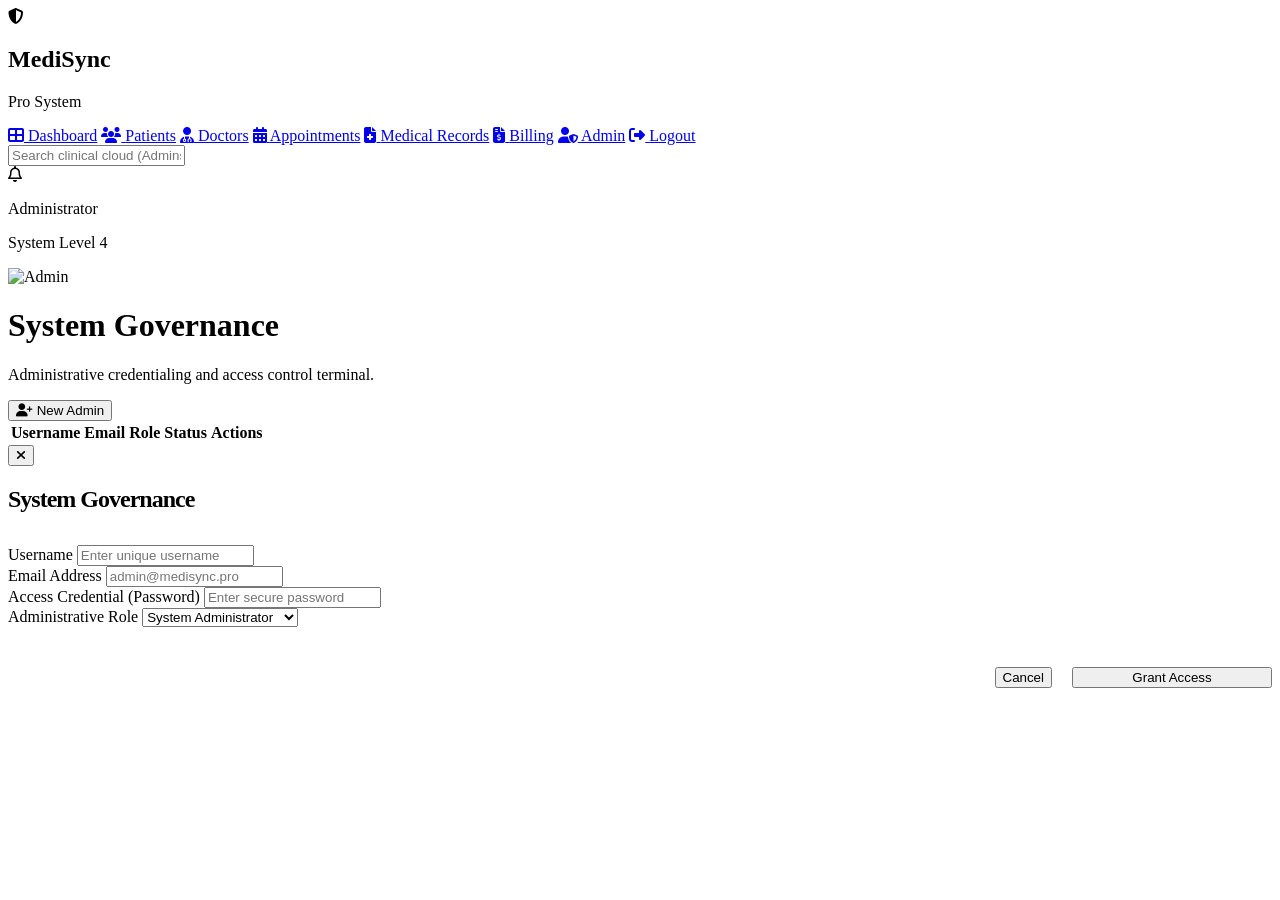
==== Frontend/admin.html @ a4e00184 "Create admin.html" ====
<!DOCTYPE html>
<html lang="en">
<head>
    <meta charset="UTF-8">
    <meta name="viewport" content="width=device-width, initial-scale=1.0">
    <title>System Governance | MediSync Pro</title>
    <link rel="stylesheet" href="css/dashboard.css">
    <link rel="stylesheet" href="https://cdnjs.cloudflare.com/ajax/libs/font-awesome/6.4.0/css/all.min.css">
</head>
<body>

    <aside class="sidebar">
        <div class="logo-section">
            <div class="logo-icon"><i class="fas fa-shield-alt"></i></div>
            <div class="logo-text"><h2>MediSync</h2><p>Pro System</p></div>
        </div>
        <nav class="nav-links">
            <a href="index.html" class="nav-item"><i class="fas fa-th-large"></i> <span>Dashboard</span></a>
            <a href="patients.html" class="nav-item"><i class="fas fa-users"></i> <span>Patients</span></a>
            <a href="doctors.html" class="nav-item"><i class="fas fa-user-md"></i> <span>Doctors</span></a>
            
            <a href="appointments.html" class="nav-item"><i class="fas fa-calendar-alt"></i> <span>Appointments</span></a>
            <a href="records.html" class="nav-item"><i class="fas fa-file-medical"></i> <span>Medical Records</span></a>
            <a href="billing.html" class="nav-item"><i class="fas fa-file-invoice-dollar"></i> <span>Billing</span></a>
            <a href="admin.html" class="nav-item active"><i class="fas fa-user-shield"></i> <span>Admin</span></a>
            <a href="#" class="nav-item" onclick="logout()"><i class="fas fa-sign-out-alt"></i> <span>Logout</span></a>
        </nav>
    </aside>

    <div class="content-wrapper">
        <header class="top-header">
            <div class="search-container">
                <input type="text" id="system-search" placeholder="Search clinical cloud (Admins, Roles, Access)...">
            </div>
            <div class="header-actions">
                <div class="icon-btn notification-bell">
                    <i class="far fa-bell"></i>
                    <span class="notification-badge"></span>
                </div>
                <div class="header-divider"></div>
                <div class="user-profile">
                    <div class="user-info">
                        <p class="user-name">Administrator</p>
                        <p class="user-role">System Level 4</p>
                    </div>
                    <img src="https://ui-avatars.com/api/?name=Admin+User&background=2563eb&color=white" class="user-avatar" alt="Admin">
                </div>
            </div>
        </header>

        <div class="content-body">
            <div class="admin-header">
                <div>
                    <h1>System Governance</h1>
                    <p style="color: var(--text-muted); font-weight: 500;">Administrative credentialing and access control terminal.</p>
                </div>
                <button class="btn-add-premium" onclick="openAdminModal()">
                    <i class="fas fa-user-plus"></i> New Admin
                </button>
            </div>

            <div class="roster-card">
                <table class="roster-table">
                    <thead>
                        <tr>
                            <th class="col-patient">Username</th>
                            <th class="col-contact">Email</th>
                            <th class="col-blood">Role</th>
                            <th class="col-status">Status</th>
                            <th class="col-actions">Actions</th>
                        </tr>
                    </thead>
                    <tbody id="admin-roster-body">
                        <!-- Data injected here -->
                    </tbody>
                </table>
            </div>
        </div>
    </div>

    <!-- Admin Modal -->
    <div id="adminModal" class="modal">
        <div class="modal-content">
            <button class="modal-close" onclick="closeModal()"><i class="fas fa-times"></i></button>
            <h2 style="margin-bottom: 2rem; color: var(--text-main); font-weight: 800; letter-spacing: -1px;">System Governance</h2>
            <form id="admin-form">
                <div class="flex-col gap-4">
                    <div class="form-group">
                        <label>Username</label>
                        <input type="text" id="adm-user" placeholder="Enter unique username" required>
                    </div>
                    <div class="form-group">
                        <label>Email Address</label>
                        <input type="email" id="adm-email" placeholder="admin@medisync.pro" required>
                    </div>
                    <div class="form-group">
                        <label>Access Credential (Password)</label>
                        <input type="password" id="adm-pass" placeholder="Enter secure password" required>
                    </div>
                    <div class="form-group">
                        <label>Administrative Role</label>
                        <select id="adm-role">
                            <option value="ADMIN">System Administrator</option>
                            <option value="SUPER_ADMIN">Regional Super Admin</option>
                        </select>
                    </div>
                </div>
                <div style="display: flex; justify-content: flex-end; margin-top: 2.5rem; gap: 1.25rem;">
                    <button type="button" class="btn-premium-outline" onclick="closeModal()">Cancel</button>
                    <button type="submit" class="btn-premium-primary" style="min-width: 200px;">Grant Access</button>
                </div>
            </form>
        </div>
    </div>

    <script src="js/common.js"></script>
    <script>
        window.allAdmins = [];

        async function loadAdmins() {
            try {
                window.allAdmins = await apiFetch('/admins');
                renderAdmins();
            } catch (error) {
                showToast('Failed to load governance data', 'error');
            }
        }

        function renderAdmins() {
            const tbody = document.getElementById('admin-roster-body');
            const searchTerm = document.getElementById('system-search').value.toLowerCase().trim();
            
            const filtered = allAdmins.filter(a => {
                const user = (a.username || '').toLowerCase();
                const email = (a.email || '').toLowerCase();
                const role = (a.role || '').toLowerCase();
                
                return user.includes(searchTerm) || 
                       email.includes(searchTerm) || 
                       role.includes(searchTerm);
            });

            if (filtered.length === 0) {
                tbody.innerHTML = `<tr><td colspan="5" style="text-align: center; color: var(--text-muted); padding: 3rem;">
                    ${searchTerm ? 'No governance matches found for "' + searchTerm + '"' : 'No administrative personnel found.'}
                </td></tr>`;
                return;
            }

            tbody.innerHTML = filtered.map(a => `
                <tr>
                    <td><span class="user-name">${a.username}</span></td>
                    <td><span class="user-name">${a.email}</span></td>
                    <td><span class="info-tag">${a.role}</span></td>
                    <td><span class="status-badge CONFIRMED">Active</span></td>
                    <td>
                        <div class="action-btns">
                            <button class="btn-action-light" onclick="editAdmin(${a.id})"><i class="fas fa-edit"></i></button>
                            <button class="btn-action-light delete" onclick="deleteAdmin(${a.id})"><i class="fas fa-trash-alt"></i></button>
                        </div>
                    </td>
                </tr>
            `).join('');
        }

        // Live Search Handler
        document.getElementById('system-search').addEventListener('input', renderAdmins);

        let editingId = null;

        function openAdminModal() {
            editingId = null;
            document.getElementById('admin-form').reset();
            document.getElementById('adm-pass').required = true;
            document.getElementById('adminModal').querySelector('h2').innerText = 'Grant System Access';
            document.getElementById('adminModal').querySelector('button[type="submit"]').innerText = 'Grant Access';
            document.getElementById('adminModal').classList.add('active');
        }

        async function editAdmin(id) {
            try {
                const a = await apiFetch(`/admins/${id}`);
                editingId = id;
                
                document.getElementById('adm-user').value = a.username;
                document.getElementById('adm-email').value = a.email;
                document.getElementById('adm-pass').value = '';
                document.getElementById('adm-pass').required = false;
                document.getElementById('adm-role').value = a.role;

                document.getElementById('adminModal').querySelector('h2').innerText = 'Update Administrative Credentials';
                document.getElementById('adminModal').querySelector('button[type="submit"]').innerText = 'Save Changes';
                document.getElementById('adminModal').classList.add('active');
            } catch (error) {
                showToast('Failed to load credential details', 'error');
            }
        }

        function closeModal() {
            document.getElementById('adminModal').classList.remove('active');
        }

        document.getElementById('admin-form').addEventListener('submit', async (e) => {
            e.preventDefault();
            const btn = e.target.querySelector('button[type="submit"]');
            const originalText = btn.innerHTML;
            btn.innerHTML = '<i class="fas fa-spinner fa-spin"></i> processing...';
            btn.disabled = true;

            const data = {
                username: document.getElementById('adm-user').value,
                email: document.getElementById('adm-email').value,
                role: document.getElementById('adm-role').value
            };
            
            const pass = document.getElementById('adm-pass').value;
            if (pass) data.password = pass;

            try {
                const method = editingId ? 'PUT' : 'POST';
                const url = editingId ? `/admins/${editingId}` : '/admins';
                await apiFetch(url, method, data);
                
                showToast(editingId ? 'Credentials updated' : 'Access granted', 'success');
                closeModal();
                loadAdmins();
                e.target.reset();
            } catch (error) {
                showToast(error.message || 'Governance action failed', 'error');
            } finally {
                btn.innerHTML = originalText;
                btn.disabled = false;
            }
        });

        async function deleteAdmin(id) {
            if (await showCustomConfirm('Are you sure you want to revoke all administrative access for this user?')) {
                try {
                    await apiFetch(`/admins/${id}`, 'DELETE');
                    showToast('Access revoked', 'success');
                    loadAdmins();
                } catch (error) {
                    showToast(error.message || 'Revocation failed', 'error');
                }
            }
        }

        document.addEventListener('DOMContentLoaded', loadAdmins);
    </script>
</body>
</html>
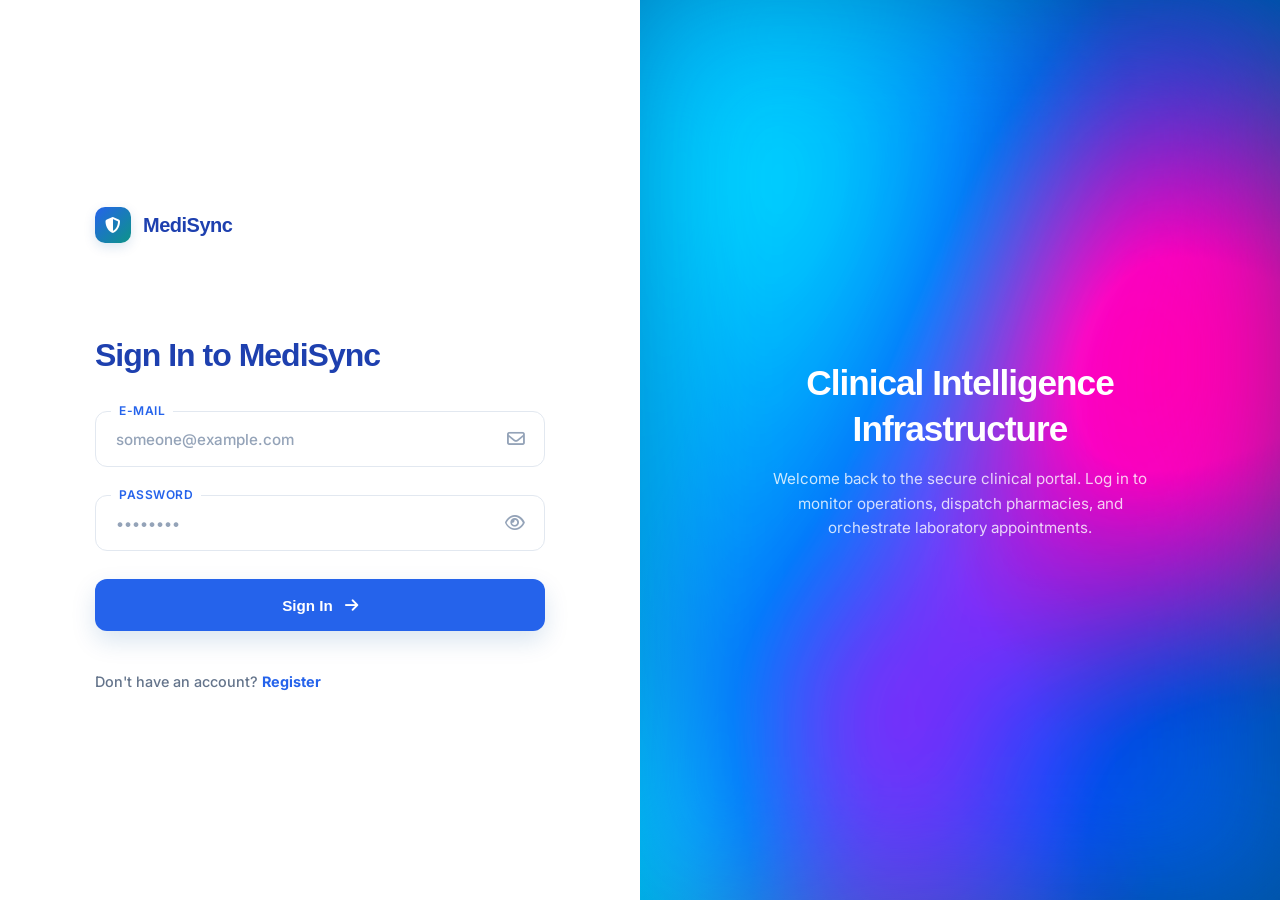
==== commit 6518c510: "Refactor medical record entities and services for improved clarity and functionality; enhance fronte" ====
--- a/Frontend/admin.html
+++ b/Frontend/admin.html
@@ -41,7 +41,7 @@
                 <div class="user-profile">
                     <div class="user-info">
                         <p class="user-name">Administrator</p>
-                        <p class="user-role">System Level 4</p>
+                        <!-- <p class="user-role">System Level 4</p> -->
                     </div>
                     <img src="https://ui-avatars.com/api/?name=Admin+User&background=2563eb&color=white" class="user-avatar" alt="Admin">
                 </div>
@@ -91,7 +91,7 @@
                     </div>
                     <div class="form-group">
                         <label>Email Address</label>
-                        <input type="email" id="adm-email" placeholder="admin@medisync.pro" required>
+                        <input type="email" id="adm-email" placeholder="someone@example.com" required>
                     </div>
                     <div class="form-group">
                         <label>Access Credential (Password)</label>
@@ -101,7 +101,6 @@
                         <label>Administrative Role</label>
                         <select id="adm-role">
                             <option value="ADMIN">System Administrator</option>
-                            <option value="SUPER_ADMIN">Regional Super Admin</option>
                         </select>
                     </div>
                 </div>
@@ -115,6 +114,7 @@
 
     <script src="js/common.js"></script>
     <script>
+        const currentUser = JSON.parse(localStorage.getItem('user'));
         window.allAdmins = [];
 
         async function loadAdmins() {
@@ -133,7 +133,7 @@
             const filtered = allAdmins.filter(a => {
                 const user = (a.username || '').toLowerCase();
                 const email = (a.email || '').toLowerCase();
-                const role = (a.role || '').toLowerCase();
+                const role = "ADMIN";
                 
                 return user.includes(searchTerm) || 
                        email.includes(searchTerm) || 
@@ -147,20 +147,23 @@
                 return;
             }
 
-            tbody.innerHTML = filtered.map(a => `
-                <tr>
-                    <td><span class="user-name">${a.username}</span></td>
-                    <td><span class="user-name">${a.email}</span></td>
-                    <td><span class="info-tag">${a.role}</span></td>
-                    <td><span class="status-badge CONFIRMED">Active</span></td>
-                    <td>
-                        <div class="action-btns">
-                            <button class="btn-action-light" onclick="editAdmin(${a.id})"><i class="fas fa-edit"></i></button>
-                            <button class="btn-action-light delete" onclick="deleteAdmin(${a.id})"><i class="fas fa-trash-alt"></i></button>
-                        </div>
-                    </td>
-                </tr>
-            `).join('');
+            tbody.innerHTML = filtered.map(a => {
+                const isSelf = currentUser && (currentUser.id == a.id);
+                return `
+                    <tr>
+                        <td><span class="user-name">${a.username}</span></td>
+                        <td><span class="user-name">${a.email}</span></td>
+                        <td><span class="info-tag">${a.role}</span></td>
+                        <td><span class="status-badge CONFIRMED">Active</span></td>
+                        <td>
+                            <div class="action-btns">
+                                <button class="btn-action-light" onclick="editAdmin(${a.id})"><i class="fas fa-edit"></i></button>
+                                ${isSelf ? '' : `<button class="btn-action-light delete" onclick="deleteAdmin(${a.id})"><i class="fas fa-trash-alt"></i></button>`}
+                            </div>
+                        </td>
+                    </tr>
+                `;
+            }).join('');
         }
 
         // Live Search Handler
@@ -209,7 +212,7 @@
 
             const data = {
                 username: document.getElementById('adm-user').value,
-                email: document.getElementById('adm-email').value,
+                email: document.getElementById('adm-email').value,                
                 role: document.getElementById('adm-role').value
             };
             
@@ -234,6 +237,10 @@
         });
 
         async function deleteAdmin(id) {
+            if (currentUser && currentUser.id == id) {
+                showToast('You cannot delete your own admin account.', 'error');
+                return;
+            }
             if (await showCustomConfirm('Are you sure you want to revoke all administrative access for this user?')) {
                 try {
                     await apiFetch(`/admins/${id}`, 'DELETE');
--- a/Frontend/css/dashboard.css
+++ b/Frontend/css/dashboard.css
@@ -0,0 +1,1002 @@
+/* 
+   MediSync Pro - International Standard Clinical Design System
+   Architecture: High-Fidelity Enterprise Health Analytics Identity
+   Author: Antigravity AI
+*/
+
+@import url('https://fonts.googleapis.com/css2?family=Inter:wght@300;400;500;600;700&display=swap');
+
+:root {
+    /* Color Palette: Clean Minimalist Tech */
+    --primary: #2563EB;          /* Vibrant Royal Blue */
+    --primary-dark: #1E40AF;     /* Deep Royal Blue for high contrast */
+    --primary-light: #EFF6FF;    /* Soft blue canvas tint */
+    --accent: #0D9488;           /* Clean Minimalist Teal */
+    --accent-hover: #0F766E;
+    
+    /* Semantic Status Indicators - Pastel & Desaturated Alert States */
+    --success: #DEF7EC;
+    --success-text: #03543F;
+    --success-border: #BCF0DA;
+    
+    --warning: #FEF3C7;
+    --warning-text: #92400E;
+    --warning-border: #FDE68A;
+    
+    --danger: #FDE8E8;
+    --danger-text: #9B1C1C;
+    --danger-border: #F8B4B4;
+    
+    --info: #EBF5FF;
+    --info-text: #1E40AF;
+    --info-border: #BFDBFE;
+    
+    /* High-Fidelity Card Tokens */
+    --glass-bg: #FFFFFF;
+    --glass-border: #E2E8F0;      /* Hairline border */
+    --glass-blur: none;
+    
+    /* Neutrals */
+    --text-main: #0F172A;        /* Charcoal / Near-Black for metrics and primary headers */
+    --text-muted: #64748B;       /* Slate Gray for secondary text & labels */
+    --bg-main: #F8FAFC;          /* Clean Cool-Gray Canvas Background */
+    
+    /* Elegant Shadows: Minimal and Diffuse */
+    --shadow-3d: 0 1px 3px 0 rgba(15, 23, 42, 0.05), 0 1px 2px -1px rgba(15, 23, 42, 0.05);
+    --shadow-inner: none;
+    
+    /* Layout Radius (Strict 8px–12px radius) */
+    --radius-lg: 12px;
+    --radius-md: 8px;
+    --sidebar-width: 260px;
+}
+
+* {
+    margin: 0;
+    padding: 0;
+    box-sizing: border-box;
+}
+
+body {
+    font-family: 'Inter', -apple-system, BlinkMacSystemFont, "Segoe UI", Roboto, Helvetica, Arial, sans-serif;
+    background: var(--bg-main);
+    color: var(--text-main);
+    line-height: 1.5;
+    min-height: 100vh;
+}
+
+/* --- Utility --- */
+.flex-col { display: flex; flex-direction: column; }
+.flex-row { display: flex; flex-direction: row; }
+.align-center { align-items: center; }
+.justify-between { justify-content: space-between; }
+.gap-4 { gap: 1rem; }
+.mt-4 { margin-top: 1rem; }
+.mt-8 { margin-top: 2rem; }
+
+/* --- Sidebar: Clean Modern White --- */
+.sidebar {
+    width: var(--sidebar-width);
+    background: #FFFFFF;
+    border-right: 1px solid #E2E8F0;
+    color: var(--text-main);
+    padding: 2.5rem 1.25rem;
+    position: fixed;
+    height: 100vh;
+    z-index: 100;
+    overflow-y: auto;
+    display: flex;
+    flex-direction: column;
+}
+
+/* Custom Scrollbar for Sidebar */
+.sidebar::-webkit-scrollbar {
+    width: 4px;
+}
+.sidebar::-webkit-scrollbar-track {
+    background: transparent;
+}
+.sidebar::-webkit-scrollbar-thumb {
+    background: rgba(15, 23, 42, 0.06);
+    border-radius: 10px;
+}
+.sidebar::-webkit-scrollbar-thumb:hover {
+    background: rgba(15, 23, 42, 0.12);
+}
+
+.logo-section {
+    display: flex;
+    align-items: center;
+    gap: 0.75rem;
+    margin-bottom: 3rem;
+}
+
+.logo-icon {
+    width: 38px;
+    height: 38px;
+    background: var(--primary);
+    border-radius: 8px;
+    display: flex;
+    align-items: center;
+    justify-content: center;
+    font-size: 1.1rem;
+    color: white;
+}
+
+.logo-text {
+    font-size: 1.2rem;
+    font-weight: 700;
+    color: var(--text-main);
+    letter-spacing: -0.5px;
+}
+
+.nav-links { display: flex; flex-direction: column; gap: 0.35rem; }
+
+.nav-item {
+    display: flex;
+    align-items: center;
+    gap: 0.75rem;
+    padding: 0.75rem 1rem;
+    text-decoration: none;
+    color: var(--text-muted);
+    border-radius: var(--radius-md);
+    font-weight: 500;
+    font-size: 0.875rem;
+    transition: all 0.2s ease;
+}
+
+.nav-item:hover {
+    background: #F1F5F9;
+    color: var(--text-main);
+}
+
+.nav-item.active {
+    background: var(--primary-light);
+    color: var(--primary);
+    font-weight: 600;
+}
+
+/* --- Content Area --- */
+.content-wrapper {
+    margin-left: var(--sidebar-width);
+    padding: 2.5rem 3rem;
+    min-height: 100vh;
+}
+
+.top-header {
+    display: flex;
+    justify-content: space-between;
+    align-items: center;
+    background: #FFFFFF;
+    border-bottom: 1px solid #E2E8F0;
+    padding: 1.25rem 3rem;
+    margin: -2.5rem -3rem 2.5rem -3rem;
+}
+
+/* --- High Density Clean Search --- */
+.search-container {
+    position: relative;
+    width: 400px;
+}
+
+.search-container input {
+    width: 100% !important;
+    padding: 0.65rem 1rem 0.65rem 2.75rem !important;
+    background: #F1F5F9 !important;
+    border: 1px solid #E2E8F0 !important;
+    border-radius: var(--radius-md) !important;
+    font-size: 0.875rem !important;
+    font-weight: 400 !important;
+    color: var(--text-main) !important;
+    box-shadow: none !important;
+    transition: all 0.2s ease !important;
+    background-image: url("data:image/svg+xml,%3Csvg xmlns='http://www.w3.org/2000/svg' fill='none' viewBox='0 0 24 24' stroke='%2364748b'%3E%3Cpath stroke-linecap='round' stroke-linejoin='round' stroke-width='2' d='M21 21l-6-6m2-5a7 7 0 11-14 0 7 7 0 0114 0z'%3E%3C/path%3E%3C/svg%3E") !important;
+    background-repeat: no-repeat !important;
+    background-position: 0.875rem center !important;
+    background-size: 1.1rem !important;
+}
+
+.search-container input::placeholder {
+    color: #94A3B8;
+}
+
+.search-container input:focus {
+    background: white !important;
+    border-color: var(--primary) !important;
+    box-shadow: 0 0 0 2px rgba(37, 99, 235, 0.15) !important;
+    outline: none;
+}
+
+/* --- Modular Grid Cards --- */
+.stat-card, .data-table-container, .roster-card, .upcoming-card, .schedule-card {
+    background: #FFFFFF;
+    border: 1px solid var(--glass-border);
+    border-radius: var(--radius-lg);
+    box-shadow: var(--shadow-3d);
+    transition: all 0.25s ease;
+}
+
+.stats-grid { display: grid; grid-template-columns: repeat(4, 1fr); gap: 1.5rem; margin-bottom: 2.5rem; }
+
+.stat-card { padding: 1.5rem; }
+
+.stat-card:hover {
+    border-color: #CBD5E1;
+    box-shadow: 0 4px 6px -1px rgba(15, 23, 42, 0.05), 0 2px 4px -1px rgba(15, 23, 42, 0.03);
+}
+
+.stat-card .icon-box {
+    width: 44px;
+    height: 44px;
+    border-radius: 8px;
+    display: flex;
+    align-items: center;
+    justify-content: center;
+    font-size: 1.2rem;
+    margin-bottom: 1.25rem;
+    background: #F8FAFC;
+    border: 1px solid #E2E8F0;
+    color: var(--text-muted);
+}
+
+.stat-card:hover .icon-box {
+    color: var(--primary);
+    background: var(--primary-light);
+    border-color: #BFDBFE;
+}
+
+.stat-card .value {
+    font-size: 1.85rem;
+    font-weight: 700;
+    color: var(--text-main);
+    letter-spacing: -0.5px;
+    line-height: 1.2;
+}
+
+.stat-card .label {
+    font-size: 0.8rem;
+    font-weight: 500;
+    color: var(--text-muted);
+    margin-top: 0.25rem;
+}
+
+/* --- Sleek Flat Buttons --- */
+.btn-primary, .btn-premium-primary, .btn-add-premium, .btn-book-premium {
+    background: var(--primary);
+    color: white;
+    padding: 0.65rem 1.25rem;
+    border-radius: var(--radius-md);
+    font-weight: 600;
+    font-size: 0.875rem;
+    border: 1px solid transparent;
+    cursor: pointer;
+    display: inline-flex;
+    align-items: center;
+    justify-content: center;
+    gap: 0.5rem;
+    transition: all 0.2s ease;
+    box-shadow: 0 1px 2px 0 rgba(0, 0, 0, 0.05);
+}
+
+.btn-primary:hover, .btn-premium-primary:hover, .btn-add-premium:hover, .btn-book-premium:hover {
+    background: var(--primary-dark);
+}
+
+/* --- Top Header Profile --- */
+.header-actions {
+    display: flex;
+    align-items: center;
+    gap: 1.25rem;
+}
+
+.notification-bell {
+    position: relative;
+    cursor: pointer;
+    font-size: 1.15rem;
+    color: var(--text-muted);
+    width: 36px;
+    height: 36px;
+    display: flex;
+    align-items: center;
+    justify-content: center;
+    border-radius: var(--radius-md);
+    border: 1px solid #E2E8F0;
+    background: #FFFFFF;
+}
+
+.notification-badge {
+    position: absolute;
+    top: 6px;
+    right: 6px;
+    width: 8px;
+    height: 8px;
+    background: #EF4444;
+    border: 1px solid white;
+    border-radius: 50%;
+}
+
+.header-divider {
+    width: 1px;
+    height: 24px;
+    background: #E2E8F0;
+}
+
+.user-profile {
+    display: flex;
+    align-items: center;
+    gap: 0.75rem;
+}
+
+.user-info {
+    text-align: right;
+}
+
+.user-name {
+    font-size: 0.875rem;
+    font-weight: 600;
+    color: var(--text-main);
+}
+
+.user-role {
+    font-size: 0.75rem;
+    color: var(--text-muted);
+    font-weight: 500;
+}
+
+.user-avatar {
+    width: 36px;
+    height: 36px;
+    border-radius: 8px;
+    border: 1px solid #E2E8F0;
+}
+
+/* --- Dashboard Welcome --- */
+.dashboard-welcome { margin-bottom: 2.25rem; }
+.dashboard-welcome h1 {
+    font-size: 1.75rem;
+    font-weight: 700;
+    letter-spacing: -0.5px;
+    color: var(--text-main);
+    margin-bottom: 0.25rem;
+}
+.dashboard-welcome p {
+    font-size: 0.875rem;
+    color: var(--text-muted);
+}
+
+.dashboard-grid {
+    display: grid;
+    grid-template-columns: 2fr 1fr;
+    gap: 1.5rem;
+}
+
+/* Muted metrics indicators */
+.stats-patients { background: #EFF6FF !important; color: #1E40AF !important; }
+.stats-appointments { background: #DEF7EC !important; color: #03543F !important; }
+.stats-doctors { background: #FEF3C7 !important; color: #92400E !important; }
+.stats-revenue { background: #FDE8E8 !important; color: #9B1C1C !important; }
+
+.view-all-link {
+    color: var(--primary);
+    text-decoration: none;
+    font-size: 0.875rem;
+    font-weight: 600;
+    transition: all 0.2s ease;
+}
+
+.view-all-link:hover {
+    color: var(--primary-dark);
+}
+
+.audit-timeline {
+    display: flex;
+    flex-direction: column;
+    gap: 1.25rem;
+    padding-top: 0.75rem;
+}
+
+/* --- Search Dropdown --- */
+#search-results-dropdown {
+    position: absolute;
+    top: calc(100% + 8px);
+    left: 0;
+    width: 100%;
+    background: #FFFFFF;
+    border: 1px solid #E2E8F0;
+    border-radius: var(--radius-lg);
+    box-shadow: 0 10px 15px -3px rgba(0, 0, 0, 0.05), 0 4px 6px -2px rgba(0, 0, 0, 0.02);
+    z-index: 1000;
+    max-height: 350px;
+    overflow-y: auto;
+    display: none;
+    padding: 0.5rem;
+}
+
+#search-results-dropdown.active { display: block; }
+
+.search-result-item {
+    padding: 0.75rem;
+    border-radius: var(--radius-md);
+    cursor: pointer;
+    transition: all 0.15s ease;
+    display: flex;
+    align-items: center;
+    gap: 0.75rem;
+}
+
+.search-result-item:hover { background: var(--primary-light); }
+.search-result-item i { color: var(--primary); font-size: 1rem; }
+.search-result-item .name { font-weight: 600; color: var(--text-main); font-size: 0.875rem; }
+.search-result-item .meta { font-size: 0.75rem; color: var(--text-muted); font-weight: 400; }
+
+/* --- Headers --- */
+.patient-mgmt-header, .doctor-mgmt-header, .appt-mgmt-header, .record-mgmt-header, .billing-header, .admin-header {
+    display: flex;
+    justify-content: space-between;
+    align-items: center;
+    margin-bottom: 2rem;
+}
+
+.patient-mgmt-header h1, .doctor-mgmt-header h1, .appt-mgmt-header h1, .record-mgmt-header h1, .billing-header h1, .admin-header h1 {
+    font-size: 1.75rem;
+    font-weight: 700;
+    letter-spacing: -0.5px;
+    color: var(--text-main);
+}
+
+/* --- Scheduler Layout --- */
+.scheduler-layout {
+    display: grid;
+    grid-template-columns: 2.4fr 1fr;
+    gap: 1.5rem;
+}
+
+.calendar-nav {
+    display: flex;
+    align-items: center;
+    gap: 1rem;
+}
+
+.calendar-nav h2 {
+    font-size: 1.15rem;
+    font-weight: 600;
+    color: var(--text-main);
+}
+
+.calendar-nav i {
+    cursor: pointer;
+    color: var(--text-muted);
+    transition: all 0.2s ease;
+}
+
+.calendar-nav i:hover { color: var(--primary); }
+
+.upcoming-item {
+    background: #F8FAFC;
+    padding: 1rem;
+    border-radius: var(--radius-md);
+    margin-bottom: 0.75rem;
+    border: 1px solid #E2E8F0;
+    transition: all 0.2s ease;
+}
+
+.upcoming-item:hover {
+    border-color: #BFDBFE;
+    background: #FFFFFF;
+}
+
+.upcoming-item h4 { font-size: 0.875rem; font-weight: 600; color: var(--text-main); }
+.upcoming-item p { font-size: 0.75rem; color: var(--text-muted); font-weight: 500; margin-top: 0.15rem; }
+
+.patient-avatar, .doc-avatar {
+    width: 36px;
+    height: 36px;
+    border-radius: 6px;
+    background: #F1F5F9;
+    display: flex;
+    align-items: center;
+    justify-content: center;
+    font-weight: 600;
+    font-size: 0.85rem;
+    color: var(--primary);
+    border: 1px solid #E2E8F0;
+}
+
+/* Grid Column Widths */
+.col-appt-time { width: 10%; }
+.col-appt-patient { width: 24%; }
+.col-appt-doctor { width: 24%; }
+.col-appt-reason { width: 18%; }
+.col-appt-status { width: 12%; }
+.col-appt-actions { width: 12%; }
+
+/* --- High-Fidelity Soft Alert Badges --- */
+.status-badge, .badge, .diagnosis-badge, .medicine-tag, .info-tag, .role-badge {
+    padding: 0.25rem 0.65rem;
+    border-radius: 6px;
+    font-size: 0.75rem;
+    font-weight: 600;
+    letter-spacing: 0.2px;
+    display: inline-flex;
+    align-items: center;
+    gap: 0.3rem;
+    text-transform: capitalize;
+    border: 1px solid transparent;
+}
+
+.status-paid, .badge-success, .status-badge.CONFIRMED, .status-badge.PAID {
+    background: var(--success);
+    color: var(--success-text);
+    border-color: var(--success-border);
+}
+
+.status-pending, .badge-warning, .status-badge.PENDING, .diagnosis-badge {
+    background: var(--warning);
+    color: var(--warning-text);
+    border-color: var(--warning-border);
+}
+
+.status-cancelled, .badge-danger, .status-badge.CANCELLED {
+    background: var(--danger);
+    color: var(--danger-text);
+    border-color: var(--danger-border);
+}
+
+.medicine-tag, .info-tag, .role-badge, .badge-info {
+    background: var(--info);
+    color: var(--info-text);
+    border-color: var(--info-border);
+}
+
+.role-super {
+    background: #F3E8FF;
+    color: #6B21A8;
+    border-color: #E9D5FF;
+}
+
+/* --- Clean Enterprise Density Tables --- */
+.data-table-container, .roster-card {
+    padding: 1.5rem;
+    background: #FFFFFF;
+    border: 1px solid var(--glass-border);
+    border-radius: var(--radius-lg);
+    box-shadow: var(--shadow-3d);
+}
+
+.roster-header {
+    display: flex;
+    justify-content: space-between;
+    align-items: center;
+    margin-bottom: 1.5rem;
+}
+
+.roster-header h3 {
+    font-size: 1.1rem;
+    font-weight: 600;
+    color: var(--text-main);
+    letter-spacing: -0.3px;
+}
+
+.search-roster {
+    width: 280px;
+    background: #F1F5F9 !important;
+    border: 1px solid #E2E8F0 !important;
+    border-radius: var(--radius-md) !important;
+    padding: 0.5rem 1rem 0.5rem 2.5rem !important;
+    font-size: 0.85rem !important;
+    background-image: url("data:image/svg+xml,%3Csvg xmlns='http://www.w3.org/2000/svg' fill='none' viewBox='0 0 24 24' stroke='%2364748b'%3E%3Cpath stroke-linecap='round' stroke-linejoin='round' stroke-width='2' d='M21 21l-6-6m2-5a7 7 0 11-14 0 7 7 0 0114 0z'%3E%3C/path%3E%3C/svg%3E") !important;
+    background-repeat: no-repeat !important;
+    background-position: 0.85rem center !important;
+    background-size: 1rem !important;
+}
+
+.data-table, .roster-table {
+    width: 100%;
+    border-collapse: collapse;
+    border-spacing: 0;
+}
+
+.data-table th, .roster-table th {
+    padding: 0.75rem 1rem;
+    text-align: left;
+    font-size: 0.72rem;
+    font-weight: 600;
+    color: var(--text-muted);
+    text-transform: uppercase;
+    letter-spacing: 0.5px;
+    border-bottom: 1px solid #E2E8F0;
+}
+
+.data-table td, .roster-table td {
+    padding: 1rem;
+    background: #FFFFFF;
+    border-bottom: 1px solid #F1F5F9;
+    font-size: 0.875rem;
+    color: var(--text-main);
+    vertical-align: middle;
+}
+
+.col-patient { width: 25%; }
+.col-nic, .col-id { width: 15%; }
+.col-contact { width: 20%; }
+.col-blood, .col-cat { width: 10%; }
+.col-status { width: 10%; }
+.col-actions { width: 120px; }
+
+.data-table tr td:first-child, .roster-table tr td:first-child { 
+    border-left: none; 
+    border-top-left-radius: 0; 
+    border-bottom-left-radius: 0; 
+}
+
+.data-table tr td:last-child, .roster-table tr td:last-child { 
+    border-right: none; 
+    border-top-right-radius: 0; 
+    border-bottom-right-radius: 0; 
+}
+
+.data-table tr:hover td, .roster-table tr:hover td {
+    background: #F8FAFC;
+}
+
+.patient-identity {
+    display: flex;
+    align-items: center;
+    gap: 0.75rem;
+}
+
+/* --- Clean Grid Action Buttons --- */
+.action-btns { 
+    display: flex; 
+    gap: 0.5rem; 
+    align-items: center; 
+    justify-content: flex-start;
+}
+
+.btn-action-light {
+    width: 32px;
+    height: 32px;
+    border-radius: var(--radius-md);
+    display: flex;
+    align-items: center;
+    justify-content: center;
+    cursor: pointer;
+    background: #F1F5F9;
+    border: 1px solid #E2E8F0;
+    transition: all 0.15s ease;
+    color: var(--text-muted);
+}
+
+.btn-action-light * {
+    pointer-events: none !important;
+}
+
+.btn-action-light:hover {
+    background: #EFF6FF;
+    color: var(--primary);
+    border-color: #BFDBFE;
+}
+
+.btn-action-light.delete { color: #EF4444; background: #FDE8E8; border-color: #F8B4B4; }
+.btn-action-light.delete:hover { background: #EF4444; color: white; border-color: #EF4444; }
+
+/* --- High-Fidelity Enterprise Modals --- */
+.modal {
+    position: fixed;
+    inset: 0;
+    background: rgba(15, 23, 42, 0.3);
+    backdrop-filter: blur(4px);
+    display: none;
+    align-items: center;
+    justify-content: center;
+    z-index: 1000;
+}
+
+.modal.active { display: flex; }
+
+.modal-content {
+    background: #FFFFFF;
+    width: 90%;
+    max-width: 600px;
+    max-height: 85vh;
+    border-radius: var(--radius-lg);
+    padding: 2rem;
+    border: 1px solid #E2E8F0;
+    box-shadow: 0 20px 25px -5px rgba(0, 0, 0, 0.1), 0 10px 10px -5px rgba(0, 0, 0, 0.04);
+    position: relative;
+    overflow-y: auto;
+}
+
+.modal-close {
+    position: absolute;
+    top: 1.25rem;
+    right: 1.25rem;
+    background: #F1F5F9;
+    border: none;
+    width: 28px;
+    height: 28px;
+    border-radius: 50%;
+    display: flex;
+    align-items: center;
+    justify-content: center;
+    cursor: pointer;
+    transition: all 0.15s ease;
+    color: var(--text-muted);
+}
+
+.modal-close:hover {
+    background: #EF4444;
+    color: white;
+}
+
+/* --- Form System --- */
+.form-grid {
+    display: grid;
+    grid-template-columns: repeat(2, 1fr);
+    gap: 1.25rem;
+}
+
+.form-full { grid-column: span 2; }
+
+@media (max-width: 600px) {
+    .form-grid { grid-template-columns: 1fr; }
+    .form-full { grid-column: span 1; }
+}
+
+input, select, textarea {
+    background: #FFFFFF !important;
+    border: 1px solid #CBD5E1 !important;
+    border-radius: var(--radius-md) !important;
+    padding: 0.65rem 1rem !important;
+    transition: all 0.15s ease !important;
+    width: 100%;
+    font-family: inherit;
+    font-size: 0.875rem;
+    font-weight: 400;
+    color: var(--text-main);
+    box-sizing: border-box;
+    box-shadow: none !important;
+}
+
+input:focus, select:focus, textarea:focus {
+    border-color: var(--primary) !important;
+    box-shadow: 0 0 0 2px rgba(37, 99, 235, 0.15) !important;
+    background: #FFFFFF !important;
+}
+
+.form-group { margin-bottom: 0.5rem; }
+.form-group label {
+    display: block;
+    font-size: 0.72rem;
+    font-weight: 600;
+    color: var(--text-muted);
+    text-transform: uppercase;
+    letter-spacing: 0.5px;
+    margin-bottom: 0.4rem;
+    padding-left: 0.15rem;
+}
+
+/* --- Premium Buttons System --- */
+.btn-premium-primary {
+    background: var(--primary);
+    color: white;
+    padding: 0.65rem 1.5rem;
+    border-radius: var(--radius-md);
+    font-weight: 600;
+    font-size: 0.875rem;
+    border: none;
+    cursor: pointer;
+    box-shadow: 0 1px 2px 0 rgba(0, 0, 0, 0.05);
+    transition: all 0.15s ease;
+    display: inline-flex;
+    align-items: center;
+    justify-content: center;
+    gap: 0.5rem;
+}
+
+.btn-premium-primary:hover {
+    background: var(--primary-dark);
+}
+
+.btn-premium-outline {
+    background: #FFFFFF;
+    border: 1px solid #CBD5E1;
+    color: var(--text-main);
+    padding: 0.65rem 1.5rem;
+    border-radius: var(--radius-md);
+    font-weight: 600;
+    font-size: 0.875rem;
+    cursor: pointer;
+    transition: all 0.15s ease;
+}
+
+.btn-premium-outline:hover {
+    background: #F8FAFC;
+    border-color: var(--primary);
+    color: var(--primary);
+}
+
+.btn-premium-danger {
+    background: #FDE8E8;
+    border: 1px solid #F8B4B4;
+    color: var(--danger-text);
+    padding: 0.65rem 1.5rem;
+    border-radius: var(--radius-md);
+    font-weight: 600;
+    font-size: 0.875rem;
+    cursor: pointer;
+    transition: all 0.15s ease;
+}
+
+.btn-premium-danger:hover {
+    background: #EF4444;
+    color: white;
+    border-color: #EF4444;
+}
+
+/* --- Sleek Flat Toasts --- */
+.billing-toast {
+    position: fixed;
+    top: 2rem;
+    right: 2rem;
+    background: #FFFFFF;
+    padding: 1rem 1.5rem;
+    border-radius: var(--radius-lg);
+    box-shadow: 0 10px 15px -3px rgba(0, 0, 0, 0.05), 0 4px 6px -2px rgba(0, 0, 0, 0.02);
+    border: 1px solid #E2E8F0;
+    display: none;
+    align-items: center;
+    gap: 1.25rem;
+    z-index: 10000;
+    animation: toastBounce 0.4s cubic-bezier(0.16, 1, 0.3, 1);
+}
+
+.toast-content {
+    display: flex;
+    align-items: center;
+    gap: 0.75rem;
+}
+
+.toast-content p {
+    font-weight: 600;
+    color: var(--text-main);
+    font-size: 0.875rem;
+}
+
+.icon-circle {
+    width: 32px;
+    height: 32px;
+    border-radius: 6px;
+    display: flex;
+    align-items: center;
+    justify-content: center;
+    color: white;
+    font-size: 1rem;
+}
+
+.btn-dismiss {
+    background: #F1F5F9;
+    border: none;
+    padding: 0.4rem 0.8rem;
+    border-radius: 6px;
+    font-weight: 600;
+    font-size: 0.72rem;
+    color: var(--text-muted);
+    cursor: pointer;
+    transition: all 0.15s ease;
+    text-transform: uppercase;
+    letter-spacing: 0.5px;
+}
+
+.btn-dismiss:hover {
+    background: #E2E8F0;
+    color: var(--text-main);
+}
+
+@keyframes toastBounce {
+    0% { transform: translateY(-20px); opacity: 0; }
+    100% { transform: translateY(0); opacity: 1; }
+}
+
+/* --- Responsive Layouts --- */
+@media (max-width: 1200px) { .stats-grid { grid-template-columns: repeat(2, 1fr); } }
+@media (max-width: 768px) {
+    .sidebar { width: 72px; padding: 2rem 0.5rem; }
+    .logo-text, .nav-item span { display: none; }
+    .logo-section { justify-content: center; margin-bottom: 2rem; }
+    .nav-item { justify-content: center; padding: 0.75rem; }
+    .content-wrapper { margin-left: 72px; padding: 1.5rem; }
+}
+
+/* --- Clean Modern Confirmation Overlays --- */
+.custom-confirm-overlay {
+    position: fixed;
+    inset: 0;
+    background: rgba(15, 23, 42, 0.3);
+    backdrop-filter: blur(4px);
+    z-index: 9999;
+    display: flex;
+    align-items: center;
+    justify-content: center;
+    opacity: 0;
+    pointer-events: none;
+    transition: opacity 0.2s ease;
+}
+
+.custom-confirm-overlay.active {
+    opacity: 1;
+    pointer-events: all;
+}
+
+.custom-confirm-card {
+    background: #FFFFFF;
+    border: 1px solid #E2E8F0;
+    border-radius: var(--radius-lg);
+    padding: 2rem;
+    width: 100%;
+    max-width: 400px;
+    text-align: center;
+    box-shadow: 0 20px 25px -5px rgba(0, 0, 0, 0.1), 0 10px 10px -5px rgba(0, 0, 0, 0.04);
+}
+
+.confirm-icon-circle {
+    width: 48px;
+    height: 48px;
+    background: #FDE8E8;
+    color: #EF4444;
+    font-size: 1.25rem;
+    border-radius: 50%;
+    display: flex;
+    align-items: center;
+    justify-content: center;
+    margin: 0 auto 1rem auto;
+}
+
+.custom-confirm-card h3 {
+    font-size: 1.15rem;
+    font-weight: 600;
+    color: var(--text-main);
+    margin-bottom: 0.5rem;
+    letter-spacing: -0.3px;
+}
+
+.custom-confirm-card p {
+    font-size: 0.875rem;
+    color: var(--text-muted);
+    line-height: 1.5;
+    margin-bottom: 1.5rem;
+}
+
+.confirm-actions {
+    display: flex;
+    gap: 0.75rem;
+}
+
+.confirm-actions button {
+    flex: 1;
+    padding: 0.65rem;
+    border-radius: var(--radius-md);
+    font-weight: 600;
+    font-size: 0.875rem;
+    cursor: pointer;
+    transition: all 0.15s ease;
+    border: none;
+}
+
+.btn-confirm-cancel {
+    background: #F1F5F9;
+    color: #475569;
+}
+
+.btn-confirm-cancel:hover {
+    background: #E2E8F0;
+}
+
+.btn-confirm-ok {
+    background: #EF4444;
+    color: #FFFFFF;
+}
+
+.btn-confirm-ok:hover {
+    background: #DC2626;
+}
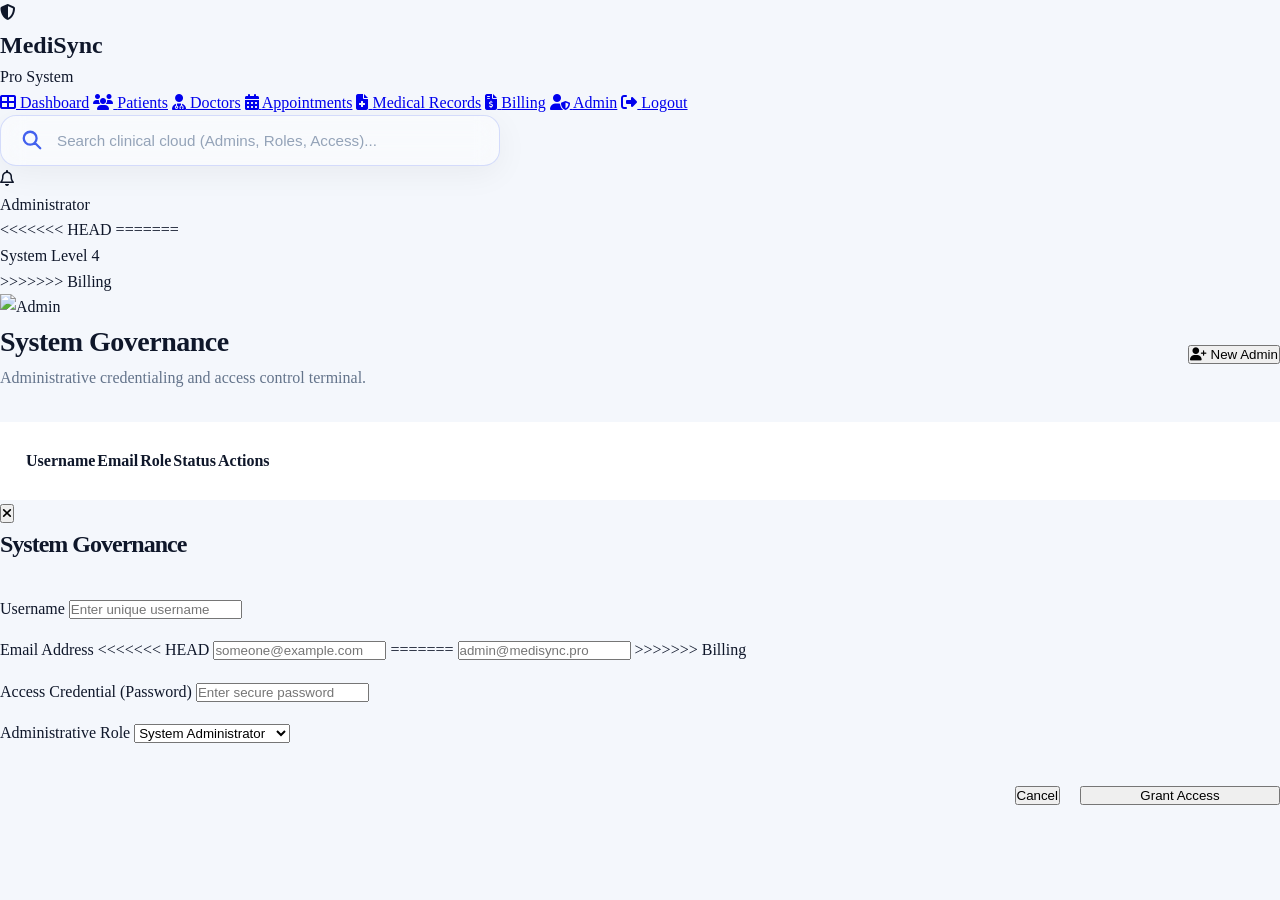
==== commit 74d2913e: "Resolve Billing merge conflicts - Keep dev (Admin) version" ====
--- a/Frontend/admin.html
+++ b/Frontend/admin.html
@@ -41,7 +41,11 @@
                 <div class="user-profile">
                     <div class="user-info">
                         <p class="user-name">Administrator</p>
+<<<<<<< HEAD
                         <!-- <p class="user-role">System Level 4</p> -->
+=======
+                        <p class="user-role">System Level 4</p>
+>>>>>>> Billing
                     </div>
                     <img src="https://ui-avatars.com/api/?name=Admin+User&background=2563eb&color=white" class="user-avatar" alt="Admin">
                 </div>
@@ -91,7 +95,11 @@
                     </div>
                     <div class="form-group">
                         <label>Email Address</label>
+<<<<<<< HEAD
                         <input type="email" id="adm-email" placeholder="someone@example.com" required>
+=======
+                        <input type="email" id="adm-email" placeholder="admin@medisync.pro" required>
+>>>>>>> Billing
                     </div>
                     <div class="form-group">
                         <label>Access Credential (Password)</label>
@@ -101,6 +109,10 @@
                         <label>Administrative Role</label>
                         <select id="adm-role">
                             <option value="ADMIN">System Administrator</option>
+<<<<<<< HEAD
+=======
+                            <option value="SUPER_ADMIN">Regional Super Admin</option>
+>>>>>>> Billing
                         </select>
                     </div>
                 </div>
@@ -114,7 +126,10 @@
 
     <script src="js/common.js"></script>
     <script>
+<<<<<<< HEAD
         const currentUser = JSON.parse(localStorage.getItem('user'));
+=======
+>>>>>>> Billing
         window.allAdmins = [];
 
         async function loadAdmins() {
@@ -133,7 +148,11 @@
             const filtered = allAdmins.filter(a => {
                 const user = (a.username || '').toLowerCase();
                 const email = (a.email || '').toLowerCase();
+<<<<<<< HEAD
                 const role = "ADMIN";
+=======
+                const role = (a.role || '').toLowerCase();
+>>>>>>> Billing
                 
                 return user.includes(searchTerm) || 
                        email.includes(searchTerm) || 
@@ -147,6 +166,7 @@
                 return;
             }
 
+<<<<<<< HEAD
             tbody.innerHTML = filtered.map(a => {
                 const isSelf = currentUser && (currentUser.id == a.id);
                 return `
@@ -164,6 +184,22 @@
                     </tr>
                 `;
             }).join('');
+=======
+            tbody.innerHTML = filtered.map(a => `
+                <tr>
+                    <td><span class="user-name">${a.username}</span></td>
+                    <td><span class="user-name">${a.email}</span></td>
+                    <td><span class="info-tag">${a.role}</span></td>
+                    <td><span class="status-badge CONFIRMED">Active</span></td>
+                    <td>
+                        <div class="action-btns">
+                            <button class="btn-action-light" onclick="editAdmin(${a.id})"><i class="fas fa-edit"></i></button>
+                            <button class="btn-action-light delete" onclick="deleteAdmin(${a.id})"><i class="fas fa-trash-alt"></i></button>
+                        </div>
+                    </td>
+                </tr>
+            `).join('');
+>>>>>>> Billing
         }
 
         // Live Search Handler
@@ -212,7 +248,11 @@
 
             const data = {
                 username: document.getElementById('adm-user').value,
+<<<<<<< HEAD
                 email: document.getElementById('adm-email').value,                
+=======
+                email: document.getElementById('adm-email').value,
+>>>>>>> Billing
                 role: document.getElementById('adm-role').value
             };
             
@@ -237,10 +277,13 @@
         });
 
         async function deleteAdmin(id) {
+<<<<<<< HEAD
             if (currentUser && currentUser.id == id) {
                 showToast('You cannot delete your own admin account.', 'error');
                 return;
             }
+=======
+>>>>>>> Billing
             if (await showCustomConfirm('Are you sure you want to revoke all administrative access for this user?')) {
                 try {
                     await apiFetch(`/admins/${id}`, 'DELETE');
--- a/Frontend/css/dashboard.css
+++ b/Frontend/css/dashboard.css
@@ -1,5 +1,6 @@
 /* 
    MediSync Pro - International Standard Clinical Design System
+<<<<<<< HEAD
    Architecture: High-Fidelity Enterprise Health Analytics Identity
    Author: Antigravity AI
 */
@@ -49,6 +50,47 @@
     --radius-lg: 12px;
     --radius-md: 8px;
     --sidebar-width: 260px;
+=======
+   Architecture: High-Fidelity Corporate Health Identity
+   Author: Antigravity AI
+*/
+
+@import url('https://fonts.googleapis.com/css2?family=Inter:wght@300;400;500;600;700;800&family=Poppins:wght@300;400;500;600;700;800&display=swap');
+
+:root {
+    /* Corporate Health Palette */
+    --primary: #00539C;
+    --primary-dark: #003a6e;
+    --primary-light: rgba(0, 83, 156, 0.15);
+    --accent: #00C4EE;
+    --accent-hover: #00E5FF;
+    
+    /* Semantic Clinical Colors */
+    --success: #10B981;
+    --warning: #F59E0B;
+    --danger: #EF4444;
+    --info: #00C4EE;
+    
+    /* Crisp Card Tokens */
+    --glass-bg: #FFFFFF;
+    --glass-border: #E2E8F0;
+    --glass-blur: none;
+    
+    /* Neutrals */
+    --text-main: #1E293B;
+    --text-muted: #64748B;
+    --bg-mesh: radial-gradient(at 0% 0%, rgba(0, 83, 156, 0.05) 0, transparent 50%), 
+               radial-gradient(at 100% 0%, rgba(0, 196, 238, 0.08) 0, transparent 50%);
+    
+    /* Elegant Shadows */
+    --shadow-3d: 0 4px 20px rgba(0, 83, 156, 0.04), 0 10px 30px rgba(0, 83, 156, 0.06);
+    --shadow-inner: none;
+    
+    /* Layout */
+    --radius-lg: 16px;
+    --radius-md: 12px;
+    --sidebar-width: 280px;
+>>>>>>> Billing
 }
 
 * {
@@ -58,10 +100,19 @@
 }
 
 body {
+<<<<<<< HEAD
     font-family: 'Inter', -apple-system, BlinkMacSystemFont, "Segoe UI", Roboto, Helvetica, Arial, sans-serif;
     background: var(--bg-main);
     color: var(--text-main);
     line-height: 1.5;
+=======
+    font-family: 'Inter', sans-serif;
+    background: #F4F7FC;
+    background-image: var(--bg-mesh);
+    background-attachment: fixed;
+    color: var(--text-main);
+    line-height: 1.6;
+>>>>>>> Billing
     min-height: 100vh;
 }
 
@@ -74,6 +125,7 @@
 .mt-4 { margin-top: 1rem; }
 .mt-8 { margin-top: 2rem; }
 
+<<<<<<< HEAD
 /* --- Sidebar: Clean Modern White --- */
 .sidebar {
     width: var(--sidebar-width);
@@ -84,12 +136,29 @@
     position: fixed;
     height: 100vh;
     z-index: 100;
+=======
+/* --- Sidebar: Deep Glass --- */
+.sidebar {
+    width: var(--sidebar-width);
+    background: var(--primary-dark);
+    border-right: 1px solid rgba(255,255,255,0.05);
+    color: white;
+    padding: 2.5rem 1.5rem;
+    position: fixed;
+    height: 100vh;
+    z-index: 100;
+    box-shadow: 10px 0 40px rgba(0, 83, 156, 0.08);
+>>>>>>> Billing
     overflow-y: auto;
     display: flex;
     flex-direction: column;
 }
 
+<<<<<<< HEAD
 /* Custom Scrollbar for Sidebar */
+=======
+/* Custom Premium Scrollbar for Sidebar */
+>>>>>>> Billing
 .sidebar::-webkit-scrollbar {
     width: 4px;
 }
@@ -97,16 +166,25 @@
     background: transparent;
 }
 .sidebar::-webkit-scrollbar-thumb {
+<<<<<<< HEAD
     background: rgba(15, 23, 42, 0.06);
     border-radius: 10px;
 }
 .sidebar::-webkit-scrollbar-thumb:hover {
     background: rgba(15, 23, 42, 0.12);
+=======
+    background: rgba(255, 255, 255, 0.1);
+    border-radius: 10px;
+}
+.sidebar::-webkit-scrollbar-thumb:hover {
+    background: rgba(255, 255, 255, 0.2);
+>>>>>>> Billing
 }
 
 .logo-section {
     display: flex;
     align-items: center;
+<<<<<<< HEAD
     gap: 0.75rem;
     margin-bottom: 3rem;
 }
@@ -131,10 +209,31 @@
 }
 
 .nav-links { display: flex; flex-direction: column; gap: 0.35rem; }
+=======
+    gap: 1rem;
+    margin-bottom: 3.5rem;
+}
+
+.logo-icon {
+    width: 42px;
+    height: 42px;
+    background: linear-gradient(135deg, var(--primary), var(--accent));
+    border-radius: 12px;
+    display: flex;
+    align-items: center;
+    justify-content: center;
+    font-size: 1.25rem;
+    box-shadow: 0 8px 20px rgba(0, 83, 156, 0.25);
+    border: 1px solid rgba(255,255,255,0.15);
+}
+
+.nav-links { display: flex; flex-direction: column; gap: 0.75rem; }
+>>>>>>> Billing
 
 .nav-item {
     display: flex;
     align-items: center;
+<<<<<<< HEAD
     gap: 0.75rem;
     padding: 0.75rem 1rem;
     text-decoration: none;
@@ -154,12 +253,38 @@
     background: var(--primary-light);
     color: var(--primary);
     font-weight: 600;
+=======
+    gap: 1rem;
+    padding: 0.9rem 1.25rem;
+    text-decoration: none;
+    color: rgba(255,255,255,0.65);
+    border-radius: var(--radius-md);
+    font-weight: 600;
+    transition: all 0.4s cubic-bezier(0.175, 0.885, 0.32, 1.275);
+}
+
+.nav-item:hover {
+    background: rgba(255,255,255,0.06);
+    color: white;
+    transform: translateX(10px);
+}
+
+.nav-item.active {
+    background: var(--accent);
+    color: var(--primary-dark);
+    box-shadow: 0 8px 25px rgba(0, 196, 238, 0.25);
+    border: 1px solid rgba(255,255,255,0.2);
+>>>>>>> Billing
 }
 
 /* --- Content Area --- */
 .content-wrapper {
     margin-left: var(--sidebar-width);
+<<<<<<< HEAD
     padding: 2.5rem 3rem;
+=======
+    padding: 3rem;
+>>>>>>> Billing
     min-height: 100vh;
 }
 
@@ -167,6 +292,7 @@
     display: flex;
     justify-content: space-between;
     align-items: center;
+<<<<<<< HEAD
     background: #FFFFFF;
     border-bottom: 1px solid #E2E8F0;
     padding: 1.25rem 3rem;
@@ -287,11 +413,116 @@
     display: flex;
     align-items: center;
     gap: 1.25rem;
+=======
+    background: #ffffff;
+    border-bottom: 1px solid #E2E8F0;
+    padding: 1.25rem 3rem;
+    margin: -3rem -3rem 3.5rem -3rem;
+    box-shadow: 0 2px 8px rgba(0, 83, 156, 0.04);
+}
+
+.search-container {
+    position: relative;
+    width: 450px;
+}
+
+.search-container input {
+    width: 100%;
+    padding: 1rem 1rem 1rem 3.5rem;
+    background: var(--glass-bg);
+    backdrop-filter: blur(10px);
+    border: 1px solid var(--glass-border);
+    border-radius: var(--radius-md);
+    box-shadow: var(--shadow-3d);
+    transition: all 0.3s;
+}
+
+.search-container input:focus {
+    outline: none;
+    background: white;
+    transform: translateY(-2px);
+    box-shadow: 0 15px 30px rgba(0,0,0,0.08);
+    border-color: var(--primary);
+}
+
+/* --- 3D Glass Cards --- */
+.stat-card, .data-table-container, .roster-card, .upcoming-card, .schedule-card {
+    background: var(--glass-bg);
+    backdrop-filter: var(--glass-blur);
+    -webkit-backdrop-filter: var(--glass-blur);
+    border: 1px solid var(--glass-border);
+    border-radius: var(--radius-lg);
+    box-shadow: var(--shadow-3d);
+    transition: all 0.5s cubic-bezier(0.23, 1, 0.32, 1);
+}
+
+.stats-grid { display: grid; grid-template-columns: repeat(4, 1fr); gap: 2rem; margin-bottom: 4rem; }
+
+.stat-card { padding: 2rem; }
+
+.stat-card:hover {
+    transform: translateY(-12px) perspective(1000px) rotateX(4deg);
+    box-shadow: 0 40px 80px rgba(0,0,0,0.15);
+    border-color: rgba(255,255,255,0.8);
+}
+
+.stat-card .icon-box {
+    width: 54px;
+    height: 54px;
+    border-radius: 14px;
+    display: flex;
+    align-items: center;
+    justify-content: center;
+    font-size: 1.5rem;
+    margin-bottom: 1.5rem;
+    background: rgba(255,255,255,0.5);
+    box-shadow: var(--shadow-inner);
+    border: 1px solid var(--glass-border);
+}
+
+.stat-card .value {
+    font-size: 2.2rem;
+    font-weight: 800;
+    font-family: 'Poppins', sans-serif;
+    background: linear-gradient(135deg, var(--primary-dark), var(--primary));
+    -webkit-background-clip: text;
+    -webkit-text-fill-color: transparent;
+}
+
+/* --- Premium 3D Buttons --- */
+.btn-primary, .btn-premium-primary, .btn-add-premium, .btn-book-premium {
+    background: linear-gradient(135deg, var(--primary), var(--primary-dark));
+    color: white;
+    padding: 1rem 2rem;
+    border-radius: 14px;
+    font-weight: 700;
+    border: 1px solid rgba(255,255,255,0.2);
+    cursor: pointer;
+    display: flex;
+    align-items: center;
+    justify-content: center;
+    gap: 0.75rem;
+    transition: all 0.4s cubic-bezier(0.175, 0.885, 0.32, 1.275);
+    box-shadow: 0 10px 25px rgba(67, 97, 238, 0.3), inset 0 1px 0 rgba(255,255,255,0.4);
+}
+
+.btn-primary:hover, .btn-premium-primary:hover {
+    transform: translateY(-5px) scale(1.03);
+    box-shadow: 0 20px 45px rgba(67, 97, 238, 0.45);
+}
+
+/* --- Top Header Extensions --- */
+.header-actions {
+    display: flex;
+    align-items: center;
+    gap: 1.5rem;
+>>>>>>> Billing
 }
 
 .notification-bell {
     position: relative;
     cursor: pointer;
+<<<<<<< HEAD
     font-size: 1.15rem;
     color: var(--text-muted);
     width: 36px;
@@ -302,29 +533,51 @@
     border-radius: var(--radius-md);
     border: 1px solid #E2E8F0;
     background: #FFFFFF;
+=======
+    font-size: 1.3rem;
+    color: var(--text-muted);
+>>>>>>> Billing
 }
 
 .notification-badge {
     position: absolute;
+<<<<<<< HEAD
     top: 6px;
     right: 6px;
     width: 8px;
     height: 8px;
     background: #EF4444;
     border: 1px solid white;
+=======
+    top: -5px;
+    right: -5px;
+    width: 14px;
+    height: 14px;
+    background: var(--danger);
+    border: 2px solid white;
+>>>>>>> Billing
     border-radius: 50%;
 }
 
 .header-divider {
     width: 1px;
+<<<<<<< HEAD
     height: 24px;
     background: #E2E8F0;
+=======
+    height: 30px;
+    background: var(--glass-border);
+>>>>>>> Billing
 }
 
 .user-profile {
     display: flex;
     align-items: center;
+<<<<<<< HEAD
     gap: 0.75rem;
+=======
+    gap: 1rem;
+>>>>>>> Billing
 }
 
 .user-info {
@@ -332,14 +585,20 @@
 }
 
 .user-name {
+<<<<<<< HEAD
     font-size: 0.875rem;
     font-weight: 600;
     color: var(--text-main);
+=======
+    font-size: 0.95rem;
+    font-weight: 800;
+>>>>>>> Billing
 }
 
 .user-role {
     font-size: 0.75rem;
     color: var(--text-muted);
+<<<<<<< HEAD
     font-weight: 500;
 }
 
@@ -362,11 +621,36 @@
 .dashboard-welcome p {
     font-size: 0.875rem;
     color: var(--text-muted);
+=======
+    font-weight: 600;
+}
+
+.user-avatar {
+    width: 45px;
+    height: 45px;
+    border-radius: 12px;
+    box-shadow: var(--shadow-3d);
+    border: 1px solid var(--glass-border);
+}
+
+/* --- Dashboard Specifics --- */
+.dashboard-welcome { margin-bottom: 3rem; }
+.dashboard-welcome h1 {
+    font-size: 2.5rem;
+    font-weight: 800;
+    letter-spacing: -1px;
+    background: linear-gradient(135deg, var(--primary-dark), var(--primary));
+    -webkit-background-clip: text;
+    -webkit-text-fill-color: transparent;
+    font-family: 'Poppins', sans-serif;
+    margin-bottom: 0.5rem;
+>>>>>>> Billing
 }
 
 .dashboard-grid {
     display: grid;
     grid-template-columns: 2fr 1fr;
+<<<<<<< HEAD
     gap: 1.5rem;
 }
 
@@ -375,10 +659,20 @@
 .stats-appointments { background: #DEF7EC !important; color: #03543F !important; }
 .stats-doctors { background: #FEF3C7 !important; color: #92400E !important; }
 .stats-revenue { background: #FDE8E8 !important; color: #9B1C1C !important; }
+=======
+    gap: 2rem;
+}
+
+.stats-patients { background: rgba(37, 99, 235, 0.1); color: #2563eb; }
+.stats-appointments { background: rgba(16, 185, 129, 0.1); color: #10b981; }
+.stats-doctors { background: rgba(245, 158, 11, 0.1); color: #f59e0b; }
+.stats-revenue { background: rgba(239, 68, 68, 0.1); color: #ef4444; }
+>>>>>>> Billing
 
 .view-all-link {
     color: var(--primary);
     text-decoration: none;
+<<<<<<< HEAD
     font-size: 0.875rem;
     font-weight: 600;
     transition: all 0.2s ease;
@@ -386,11 +680,21 @@
 
 .view-all-link:hover {
     color: var(--primary-dark);
+=======
+    font-size: 0.9rem;
+    font-weight: 800;
+    transition: all 0.3s;
+}
+
+.view-all-link:hover {
+    transform: translateX(5px);
+>>>>>>> Billing
 }
 
 .audit-timeline {
     display: flex;
     flex-direction: column;
+<<<<<<< HEAD
     gap: 1.25rem;
     padding-top: 0.75rem;
 }
@@ -452,20 +756,101 @@
 }
 
 .calendar-nav {
+=======
+    gap: 1.5rem;
+    padding-top: 1rem;
+}
+
+/* --- Search Autocomplete --- */
+.search-container { position: relative; }
+#search-results-dropdown {
+    position: absolute;
+    top: calc(100% + 10px);
+    left: 0;
+    width: 100%;
+    background: rgba(255, 255, 255, 0.9);
+    backdrop-filter: blur(15px);
+    border: 1px solid var(--glass-border);
+    border-radius: 18px;
+    box-shadow: 0 20px 40px rgba(0,0,0,0.15);
+    z-index: 1000;
+    max-height: 400px;
+    overflow-y: auto;
+    display: none;
+    padding: 0.75rem;
+}
+
+#search-results-dropdown.active { display: block; animation: slideDown 0.3s ease; }
+
+.search-result-item {
+    padding: 1rem;
+    border-radius: 12px;
+    cursor: pointer;
+    transition: all 0.2s;
+>>>>>>> Billing
     display: flex;
     align-items: center;
     gap: 1rem;
 }
 
+<<<<<<< HEAD
 .calendar-nav h2 {
     font-size: 1.15rem;
     font-weight: 600;
+=======
+.search-result-item:hover { background: rgba(37, 99, 235, 0.08); transform: translateX(5px); }
+.search-result-item i { color: var(--primary); font-size: 1.1rem; }
+.search-result-item .name { font-weight: 800; color: var(--text-main); display: block; }
+.search-result-item .meta { font-size: 0.75rem; color: var(--text-muted); font-weight: 600; }
+
+@keyframes slideDown {
+    from { opacity: 0; transform: translateY(-10px); }
+    to { opacity: 1; transform: translateY(0); }
+}
+.patient-mgmt-header, .doctor-mgmt-header, .appt-mgmt-header, .record-mgmt-header, .billing-header, .admin-header {
+    display: flex;
+    justify-content: space-between;
+    align-items: center;
+    margin-bottom: 1.5rem;
+    padding: 0.5rem;
+}
+
+.patient-mgmt-header h1, .doctor-mgmt-header h1, .appt-mgmt-header h1, .record-mgmt-header h1, .billing-header h1, .admin-header h1 {
+    font-size: 2.5rem;
+    font-weight: 800;
+    letter-spacing: -1px;
+    background: linear-gradient(135deg, var(--primary-dark), var(--primary));
+    -webkit-background-clip: text;
+    -webkit-text-fill-color: transparent;
+    font-family: 'Poppins', sans-serif;
+}
+
+/* --- Specialized Layouts --- */
+.scheduler-layout {
+    display: grid;
+    grid-template-columns: 2.4fr 1fr;
+    gap: 2rem;
+    margin-top: 1rem;
+}
+
+.calendar-nav {
+    display: flex;
+    align-items: center;
+    gap: 1.5rem;
+    margin-top: 0.5rem;
+}
+
+.calendar-nav h2 {
+    font-size: 1.25rem;
+    font-weight: 800;
+>>>>>>> Billing
     color: var(--text-main);
 }
 
 .calendar-nav i {
     cursor: pointer;
     color: var(--text-muted);
+<<<<<<< HEAD
     transition: all 0.2s ease;
 }
 
@@ -503,12 +888,92 @@
 }
 
 /* Grid Column Widths */
+=======
+    transition: all 0.3s;
+}
+
+.calendar-nav i:hover { color: var(--primary); transform: scale(1.2); }
+
+.upcoming-item {
+    background: rgba(255, 255, 255, 0.4);
+    backdrop-filter: blur(5px);
+    padding: 1.5rem;
+    border-radius: 20px;
+    margin-bottom: 1.25rem;
+    border: 1px solid var(--glass-border);
+    box-shadow: var(--shadow-3d);
+    transition: all 0.3s cubic-bezier(0.175, 0.885, 0.32, 1.275);
+}
+
+.upcoming-item:hover {
+    transform: translateX(10px) scale(1.02);
+    background: rgba(255, 255, 255, 0.7);
+    box-shadow: 0 15px 35px rgba(0,0,0,0.1);
+}
+
+.upcoming-item h4 { font-size: 1rem; font-weight: 800; color: var(--text-main); margin-bottom: 0.25rem; }
+.upcoming-item p { font-size: 0.8rem; font-weight: 700; color: var(--text-muted); }
+
+.patient-avatar, .doc-avatar {
+    width: 44px;
+    height: 44px;
+    border-radius: 12px;
+    background: rgba(255,255,255,0.4);
+    display: flex;
+    align-items: center;
+    justify-content: center;
+    font-weight: 800;
+    color: var(--primary);
+    box-shadow: var(--shadow-inner);
+    border: 1px solid var(--glass-border);
+}
+
+/* --- Search Containers --- */
+.search-container {
+    position: relative;
+    width: 500px;
+}
+
+.search-container input {
+    width: 100% !important;
+    padding: 1rem 1.5rem 1rem 3.5rem !important;
+    background: rgba(255, 255, 255, 0.4) !important;
+    backdrop-filter: blur(12px) !important;
+    border: 1.5px solid rgba(67, 97, 238, 0.2) !important;
+    border-radius: 16px !important;
+    font-size: 0.95rem !important;
+    font-weight: 500 !important;
+    color: var(--text-main) !important;
+    box-shadow: 0 8px 32px rgba(0, 0, 0, 0.05) !important;
+    transition: all 0.4s cubic-bezier(0.4, 0, 0.2, 1) !important;
+    background-image: url("data:image/svg+xml,%3Csvg xmlns='http://www.w3.org/2000/svg' fill='none' viewBox='0 0 24 24' stroke='%234361ee'%3E%3Cpath stroke-linecap='round' stroke-linejoin='round' stroke-width='2.5' d='M21 21l-6-6m2-5a7 7 0 11-14 0 7 7 0 0114 0z'%3E%3C/path%3E%3C/svg%3E") !important;
+    background-repeat: no-repeat !important;
+    background-position: 1.25rem center !important;
+    background-size: 1.4rem !important;
+}
+
+.search-container input::placeholder {
+    color: #94a3b8;
+    font-weight: 500;
+}
+
+.search-container input:focus {
+    background: rgba(255, 255, 255, 0.8) !important;
+    border-color: var(--primary) !important;
+    box-shadow: 0 12px 40px rgba(67, 97, 238, 0.15) !important;
+    transform: translateY(-2px);
+    outline: none;
+}
+
+/* Appointment Column Widths */
+>>>>>>> Billing
 .col-appt-time { width: 10%; }
 .col-appt-patient { width: 24%; }
 .col-appt-doctor { width: 24%; }
 .col-appt-reason { width: 18%; }
 .col-appt-status { width: 12%; }
 .col-appt-actions { width: 12%; }
+<<<<<<< HEAD
 
 /* --- High-Fidelity Soft Alert Badges --- */
 .status-badge, .badge, .diagnosis-badge, .medicine-tag, .info-tag, .role-badge {
@@ -558,6 +1023,51 @@
 .data-table-container, .roster-card {
     padding: 1.5rem;
     background: #FFFFFF;
+=======
+.status-badge, .badge, .diagnosis-badge, .medicine-tag, .info-tag, .role-badge {
+    padding: 0.4rem 1rem;
+    border-radius: 50px;
+    font-size: 0.75rem;
+    font-weight: 800;
+    text-transform: uppercase;
+    letter-spacing: 0.5px;
+    display: inline-flex;
+    align-items: center;
+    gap: 0.4rem;
+}
+
+.status-paid, .badge-success, .status-badge.CONFIRMED, .status-badge.PAID {
+    background: rgba(6, 214, 160, 0.15);
+    color: #065f46;
+}
+
+.status-pending, .badge-warning, .status-badge.PENDING, .diagnosis-badge {
+    background: rgba(255, 209, 102, 0.15);
+    color: #92400e;
+}
+
+.status-cancelled, .badge-danger, .status-badge.CANCELLED {
+    background: rgba(239, 71, 111, 0.15);
+    color: #991b1b;
+}
+
+.medicine-tag, .info-tag, .role-badge, .badge-info {
+    background: rgba(67, 97, 238, 0.1);
+    color: var(--primary);
+}
+
+.role-super {
+    background: rgba(239, 71, 111, 0.15);
+    color: #991b1b;
+}
+
+/* --- Glass Tables --- */
+.data-table-container, .roster-card {
+    padding: 2rem;
+    overflow-x: auto;
+    background: var(--glass-bg);
+    backdrop-filter: var(--glass-blur);
+>>>>>>> Billing
     border: 1px solid var(--glass-border);
     border-radius: var(--radius-lg);
     box-shadow: var(--shadow-3d);
@@ -567,6 +1077,7 @@
     display: flex;
     justify-content: space-between;
     align-items: center;
+<<<<<<< HEAD
     margin-bottom: 1.5rem;
 }
 
@@ -588,10 +1099,34 @@
     background-repeat: no-repeat !important;
     background-position: 0.85rem center !important;
     background-size: 1rem !important;
+=======
+    margin-bottom: 2.5rem;
+}
+
+.roster-header h3 {
+    font-size: 1.4rem;
+    font-weight: 800;
+    color: var(--text-main);
+    letter-spacing: -0.5px;
+}
+
+.search-roster {
+    width: 320px;
+    background: rgba(255,255,255,0.4) !important;
+    border: 1px solid var(--glass-border) !important;
+    border-radius: 14px !important;
+    padding: 0.8rem 1.25rem 0.8rem 3rem !important;
+    font-size: 0.9rem !important;
+    background-image: url("data:image/svg+xml,%3Csvg xmlns='http://www.w3.org/2000/svg' fill='none' viewBox='0 0 24 24' stroke='%2364748b'%3E%3Cpath stroke-linecap='round' stroke-linejoin='round' stroke-width='2' d='M21 21l-6-6m2-5a7 7 0 11-14 0 7 7 0 0114 0z'%3E%3C/path%3E%3C/svg%3E") !important;
+    background-repeat: no-repeat !important;
+    background-position: 1rem center !important;
+    background-size: 1.2rem !important;
+>>>>>>> Billing
 }
 
 .data-table, .roster-table {
     width: 100%;
+<<<<<<< HEAD
     border-collapse: collapse;
     border-spacing: 0;
 }
@@ -612,15 +1147,43 @@
     background: #FFFFFF;
     border-bottom: 1px solid #F1F5F9;
     font-size: 0.875rem;
+=======
+    border-collapse: separate;
+    border-spacing: 0 0.75rem;
+}
+
+.data-table th, .roster-table th {
+    padding: 1rem 1.5rem;
+    text-align: left;
+    font-size: 0.75rem;
+    font-weight: 800;
+    color: var(--text-muted);
+    text-transform: uppercase;
+    letter-spacing: 1.5px;
+    border: none;
+}
+
+.data-table td, .roster-table td {
+    padding: 1.5rem;
+    background: rgba(255, 255, 255, 0.5);
+    border-top: 1px solid rgba(255,255,255,0.2);
+    border-bottom: 1px solid rgba(255,255,255,0.2);
+    font-size: 0.95rem;
+>>>>>>> Billing
     color: var(--text-main);
     vertical-align: middle;
 }
 
+<<<<<<< HEAD
+=======
+/* Column Widths */
+>>>>>>> Billing
 .col-patient { width: 25%; }
 .col-nic, .col-id { width: 15%; }
 .col-contact { width: 20%; }
 .col-blood, .col-cat { width: 10%; }
 .col-status { width: 10%; }
+<<<<<<< HEAD
 .col-actions { width: 120px; }
 
 .data-table tr td:first-child, .roster-table tr td:first-child { 
@@ -637,11 +1200,32 @@
 
 .data-table tr:hover td, .roster-table tr:hover td {
     background: #F8FAFC;
+=======
+.col-actions { width: 150px; }
+
+.data-table tr td:first-child, .roster-table tr td:first-child { 
+    border-left: 1px solid rgba(255,255,255,0.2); 
+    border-top-left-radius: 18px; 
+    border-bottom-left-radius: 18px; 
+}
+
+.data-table tr td:last-child, .roster-table tr td:last-child { 
+    border-right: 1px solid rgba(255,255,255,0.2); 
+    border-top-right-radius: 18px; 
+    border-bottom-right-radius: 18px; 
+}
+
+.data-table tr:hover td, .roster-table tr:hover td {
+    background: rgba(255, 255, 255, 0.8);
+    transform: translateY(-2px) scale(1.002);
+    box-shadow: 0 10px 30px rgba(0,0,0,0.04);
+>>>>>>> Billing
 }
 
 .patient-identity {
     display: flex;
     align-items: center;
+<<<<<<< HEAD
     gap: 0.75rem;
 }
 
@@ -650,20 +1234,45 @@
     display: flex; 
     gap: 0.5rem; 
     align-items: center; 
+=======
+    gap: 1.25rem;
+}
+
+/* --- Stylish Action Buttons --- */
+.action-btns { 
+    display: flex; 
+    gap: 1.25rem; 
+    align-items: center; 
+    min-width: 130px; 
+>>>>>>> Billing
     justify-content: flex-start;
 }
 
 .btn-action-light {
+<<<<<<< HEAD
     width: 32px;
     height: 32px;
     border-radius: var(--radius-md);
+=======
+    width: 44px;
+    height: 44px;
+    border-radius: 14px;
+>>>>>>> Billing
     display: flex;
     align-items: center;
     justify-content: center;
     cursor: pointer;
+<<<<<<< HEAD
     background: #F1F5F9;
     border: 1px solid #E2E8F0;
     transition: all 0.15s ease;
+=======
+    background: rgba(255,255,255,0.6);
+    backdrop-filter: blur(5px);
+    border: 1px solid var(--glass-border);
+    transition: all 0.4s cubic-bezier(0.175, 0.885, 0.32, 1.275);
+    box-shadow: 4px 4px 10px rgba(0,0,0,0.03);
+>>>>>>> Billing
     color: var(--text-muted);
 }
 
@@ -672,6 +1281,7 @@
 }
 
 .btn-action-light:hover {
+<<<<<<< HEAD
     background: #EFF6FF;
     color: var(--primary);
     border-color: #BFDBFE;
@@ -686,12 +1296,34 @@
     inset: 0;
     background: rgba(15, 23, 42, 0.3);
     backdrop-filter: blur(4px);
+=======
+    transform: translateY(-6px) rotate(8deg);
+    background: white;
+    color: var(--primary);
+    box-shadow: 0 15px 30px rgba(0,0,0,0.1);
+}
+
+.btn-action-light.delete:hover {
+    color: var(--danger);
+    background: #fff1f2;
+}
+
+.btn-action-light.delete { color: var(--danger); background: rgba(254, 226, 226, 0.5); }
+
+/* --- Glass Modals --- */
+.modal {
+    position: fixed;
+    inset: 0;
+    background: rgba(15, 23, 42, 0.5);
+    backdrop-filter: blur(12px);
+>>>>>>> Billing
     display: none;
     align-items: center;
     justify-content: center;
     z-index: 1000;
 }
 
+<<<<<<< HEAD
 .modal.active { display: flex; }
 
 .modal-content {
@@ -705,21 +1337,53 @@
     box-shadow: 0 20px 25px -5px rgba(0, 0, 0, 0.1), 0 10px 10px -5px rgba(0, 0, 0, 0.04);
     position: relative;
     overflow-y: auto;
+=======
+.modal.active { display: flex; animation: fadeIn 0.4s ease; }
+
+.modal-content {
+    background: rgba(255, 255, 255, 0.9);
+    backdrop-filter: blur(30px);
+    width: 90%;
+    max-width: 650px;
+    max-height: 90vh;
+    border-radius: 28px;
+    padding: 2.5rem;
+    border: 1px solid rgba(255,255,255,0.6);
+    box-shadow: 0 40px 100px rgba(0,0,0,0.2);
+    position: relative;
+    overflow-y: auto;
+    animation: modalSlideUp 0.5s cubic-bezier(0.175, 0.885, 0.32, 1.275);
+}
+
+@keyframes modalSlideUp {
+    from { transform: translateY(40px); opacity: 0; }
+    to { transform: translateY(0); opacity: 1; }
+>>>>>>> Billing
 }
 
 .modal-close {
     position: absolute;
+<<<<<<< HEAD
     top: 1.25rem;
     right: 1.25rem;
     background: #F1F5F9;
     border: none;
     width: 28px;
     height: 28px;
+=======
+    top: 1.5rem;
+    right: 1.5rem;
+    background: rgba(255,255,255,0.5);
+    border: none;
+    width: 36px;
+    height: 36px;
+>>>>>>> Billing
     border-radius: 50%;
     display: flex;
     align-items: center;
     justify-content: center;
     cursor: pointer;
+<<<<<<< HEAD
     transition: all 0.15s ease;
     color: var(--text-muted);
 }
@@ -734,6 +1398,22 @@
     display: grid;
     grid-template-columns: repeat(2, 1fr);
     gap: 1.25rem;
+=======
+    transition: all 0.3s;
+}
+
+.modal-close:hover {
+    background: var(--danger);
+    color: white;
+    transform: rotate(90deg);
+}
+
+/* --- Form Grid System --- */
+.form-grid {
+    display: grid;
+    grid-template-columns: repeat(2, 1fr);
+    gap: 1.5rem;
+>>>>>>> Billing
 }
 
 .form-full { grid-column: span 2; }
@@ -743,6 +1423,7 @@
     .form-full { grid-column: span 1; }
 }
 
+<<<<<<< HEAD
 input, select, textarea {
     background: #FFFFFF !important;
     border: 1px solid #CBD5E1 !important;
@@ -764,10 +1445,37 @@
     background: #FFFFFF !important;
 }
 
+=======
+/* --- Form Glass --- */
+input, select, textarea {
+    background: #f8faff !important;
+    border: 1.5px solid rgba(67, 97, 238, 0.1) !important;
+    border-radius: 14px !important;
+    padding: 0.9rem 1.25rem !important;
+    transition: all 0.3s !important;
+    width: 100%;
+    font-family: inherit;
+    font-size: 0.95rem;
+    font-weight: 600;
+    color: var(--text-main);
+    box-sizing: border-box;
+    box-shadow: inset 0 2px 4px rgba(67, 97, 238, 0.03);
+}
+
+input:focus, select:focus, textarea:focus {
+    background: white !important;
+    transform: translateY(-2px);
+    box-shadow: 0 12px 25px rgba(0,0,0,0.06) !important;
+    border-color: var(--primary) !important;
+}
+
+/* --- Form Improvements --- */
+>>>>>>> Billing
 .form-group { margin-bottom: 0.5rem; }
 .form-group label {
     display: block;
     font-size: 0.72rem;
+<<<<<<< HEAD
     font-weight: 600;
     color: var(--text-muted);
     text-transform: uppercase;
@@ -835,10 +1543,80 @@
 }
 
 /* --- Sleek Flat Toasts --- */
+=======
+    font-weight: 800;
+    color: var(--text-muted);
+    text-transform: uppercase;
+    letter-spacing: 0.8px;
+    margin-bottom: 0.6rem;
+    padding-left: 0.4rem;
+}
+
+/* --- Premium Buttons --- */
+.btn-premium-primary {
+    background: linear-gradient(135deg, var(--primary), var(--primary-dark));
+    color: white;
+    padding: 0.9rem 2rem;
+    border-radius: 14px;
+    font-weight: 800;
+    border: none;
+    cursor: pointer;
+    box-shadow: 0 10px 20px rgba(67, 97, 238, 0.25);
+    transition: all 0.4s cubic-bezier(0.175, 0.885, 0.32, 1.275);
+    display: inline-flex;
+    align-items: center;
+    justify-content: center;
+    gap: 0.6rem;
+}
+
+.btn-premium-primary:hover {
+    transform: translateY(-3px) scale(1.01);
+    box-shadow: 0 15px 35px rgba(67, 97, 238, 0.35);
+}
+
+.btn-premium-outline {
+    background: rgba(255, 255, 255, 0.4);
+    border: 2px solid var(--glass-border);
+    color: var(--text-main);
+    padding: 0.85rem 1.75rem;
+    border-radius: 14px;
+    font-weight: 800;
+    cursor: pointer;
+    transition: all 0.3s;
+    backdrop-filter: blur(5px);
+}
+
+.btn-premium-outline:hover {
+    background: white;
+    border-color: var(--primary);
+    color: var(--primary);
+    transform: translateY(-2px);
+}
+
+.btn-premium-danger {
+    background: rgba(239, 68, 68, 0.1);
+    border: 1.5px solid rgba(239, 68, 68, 0.2);
+    color: var(--danger);
+    padding: 0.85rem 1.75rem;
+    border-radius: 14px;
+    font-weight: 800;
+    cursor: pointer;
+    transition: all 0.3s;
+}
+
+.btn-premium-danger:hover {
+    background: var(--danger);
+    color: white;
+    box-shadow: 0 10px 25px rgba(239, 68, 68, 0.3);
+}
+
+/* --- Premium Toasts --- */
+>>>>>>> Billing
 .billing-toast {
     position: fixed;
     top: 2rem;
     right: 2rem;
+<<<<<<< HEAD
     background: #FFFFFF;
     padding: 1rem 1.5rem;
     border-radius: var(--radius-lg);
@@ -849,11 +1627,25 @@
     gap: 1.25rem;
     z-index: 10000;
     animation: toastBounce 0.4s cubic-bezier(0.16, 1, 0.3, 1);
+=======
+    background: rgba(255, 255, 255, 0.9);
+    backdrop-filter: blur(25px);
+    padding: 1.25rem 2rem;
+    border-radius: 24px;
+    box-shadow: 0 40px 80px rgba(0,0,0,0.18), 0 0 0 1px rgba(255,255,255,0.5) inset;
+    border: 1px solid var(--glass-border);
+    display: none;
+    align-items: center;
+    gap: 1.5rem;
+    z-index: 10000;
+    animation: toastBounce 0.6s cubic-bezier(0.175, 0.885, 0.32, 1.275);
+>>>>>>> Billing
 }
 
 .toast-content {
     display: flex;
     align-items: center;
+<<<<<<< HEAD
     gap: 0.75rem;
 }
 
@@ -867,10 +1659,27 @@
     width: 32px;
     height: 32px;
     border-radius: 6px;
+=======
+    gap: 1.25rem;
+}
+
+.toast-content p {
+    font-weight: 800;
+    color: var(--text-main);
+    font-size: 0.95rem;
+    letter-spacing: -0.3px;
+}
+
+.icon-circle {
+    width: 48px;
+    height: 48px;
+    border-radius: 16px;
+>>>>>>> Billing
     display: flex;
     align-items: center;
     justify-content: center;
     color: white;
+<<<<<<< HEAD
     font-size: 1rem;
 }
 
@@ -884,11 +1693,28 @@
     color: var(--text-muted);
     cursor: pointer;
     transition: all 0.15s ease;
+=======
+    font-size: 1.25rem;
+    box-shadow: 0 10px 20px rgba(0,0,0,0.1);
+}
+
+.btn-dismiss {
+    background: rgba(15, 23, 42, 0.05);
+    border: none;
+    padding: 0.6rem 1.2rem;
+    border-radius: 12px;
+    font-weight: 800;
+    font-size: 0.75rem;
+    color: var(--text-muted);
+    cursor: pointer;
+    transition: all 0.3s;
+>>>>>>> Billing
     text-transform: uppercase;
     letter-spacing: 0.5px;
 }
 
 .btn-dismiss:hover {
+<<<<<<< HEAD
     background: #E2E8F0;
     color: var(--text-main);
 }
@@ -914,13 +1740,47 @@
     inset: 0;
     background: rgba(15, 23, 42, 0.3);
     backdrop-filter: blur(4px);
+=======
+    background: rgba(15, 23, 42, 0.1);
+    color: var(--text-main);
+    transform: scale(1.05);
+}
+
+@keyframes toastBounce {
+    0% { transform: translateX(120%) scale(0.9); opacity: 0; }
+    70% { transform: translateX(-10px) scale(1.02); opacity: 1; }
+    100% { transform: translateX(0) scale(1); }
+}
+
+
+/* --- Responsive --- */
+@media (max-width: 1200px) { .stats-grid { grid-template-columns: repeat(2, 1fr); } }
+@media (max-width: 768px) {
+    .sidebar { width: 85px; padding: 2rem 1rem; }
+    .logo-text, .nav-item span { display: none; }
+    .content-wrapper { margin-left: 85px; padding: 2rem; }
+}
+
+@keyframes fadeIn { from { opacity: 0; transform: scale(0.9) translateY(40px); } to { opacity: 1; transform: scale(1) translateY(0); } }
+
+/* --- Custom Confirmation Modal --- */
+.custom-confirm-overlay {
+    position: fixed;
+    inset: 0;
+    background: rgba(15, 23, 42, 0.4);
+    backdrop-filter: blur(8px);
+>>>>>>> Billing
     z-index: 9999;
     display: flex;
     align-items: center;
     justify-content: center;
     opacity: 0;
     pointer-events: none;
+<<<<<<< HEAD
     transition: opacity 0.2s ease;
+=======
+    transition: opacity 0.3s cubic-bezier(0.4, 0, 0.2, 1);
+>>>>>>> Billing
 }
 
 .custom-confirm-overlay.active {
@@ -930,6 +1790,7 @@
 
 .custom-confirm-card {
     background: #FFFFFF;
+<<<<<<< HEAD
     border: 1px solid #E2E8F0;
     border-radius: var(--radius-lg);
     padding: 2rem;
@@ -945,10 +1806,34 @@
     background: #FDE8E8;
     color: #EF4444;
     font-size: 1.25rem;
+=======
+    border: 1px solid rgba(226, 232, 240, 0.8);
+    border-radius: 24px;
+    padding: 2.5rem;
+    width: 100%;
+    max-width: 440px;
+    text-align: center;
+    box-shadow: 0 25px 50px -12px rgba(0, 83, 156, 0.25), 0 0 1px rgba(0, 0, 0, 0.1);
+    transform: scale(0.9) translateY(20px);
+    transition: transform 0.3s cubic-bezier(0.34, 1.56, 0.64, 1);
+}
+
+.custom-confirm-overlay.active .custom-confirm-card {
+    transform: scale(1) translateY(0);
+}
+
+.confirm-icon-circle {
+    width: 64px;
+    height: 64px;
+    background: rgba(239, 68, 68, 0.1);
+    color: #ef4444;
+    font-size: 1.75rem;
+>>>>>>> Billing
     border-radius: 50%;
     display: flex;
     align-items: center;
     justify-content: center;
+<<<<<<< HEAD
     margin: 0 auto 1rem auto;
 }
 
@@ -965,21 +1850,55 @@
     color: var(--text-muted);
     line-height: 1.5;
     margin-bottom: 1.5rem;
+=======
+    margin: 0 auto 1.5rem auto;
+    box-shadow: 0 8px 16px rgba(239, 68, 68, 0.15);
+}
+
+.custom-confirm-card h3 {
+    font-family: 'Poppins', sans-serif;
+    font-size: 1.35rem;
+    font-weight: 800;
+    color: var(--primary-dark);
+    margin-bottom: 0.75rem;
+    letter-spacing: -0.5px;
+}
+
+.custom-confirm-card p {
+    font-family: 'Inter', sans-serif;
+    font-size: 0.95rem;
+    color: var(--text-muted);
+    line-height: 1.6;
+    margin-bottom: 2rem;
+>>>>>>> Billing
 }
 
 .confirm-actions {
     display: flex;
+<<<<<<< HEAD
     gap: 0.75rem;
+=======
+    gap: 1rem;
+>>>>>>> Billing
 }
 
 .confirm-actions button {
     flex: 1;
+<<<<<<< HEAD
     padding: 0.65rem;
     border-radius: var(--radius-md);
     font-weight: 600;
     font-size: 0.875rem;
     cursor: pointer;
     transition: all 0.15s ease;
+=======
+    padding: 0.95rem;
+    border-radius: 12px;
+    font-weight: 700;
+    font-size: 0.9rem;
+    cursor: pointer;
+    transition: all 0.25s;
+>>>>>>> Billing
     border: none;
 }
 
@@ -990,6 +1909,7 @@
 
 .btn-confirm-cancel:hover {
     background: #E2E8F0;
+<<<<<<< HEAD
 }
 
 .btn-confirm-ok {
@@ -999,4 +1919,19 @@
 
 .btn-confirm-ok:hover {
     background: #DC2626;
-}
+=======
+    color: #1E293B;
+}
+
+.btn-confirm-ok {
+    background: #ef4444;
+    color: #FFFFFF;
+    box-shadow: 0 8px 20px rgba(239, 68, 68, 0.2);
+}
+
+.btn-confirm-ok:hover {
+    background: #dc2626;
+    transform: translateY(-2px);
+    box-shadow: 0 12px 24px rgba(239, 68, 68, 0.35);
+>>>>>>> Billing
+}
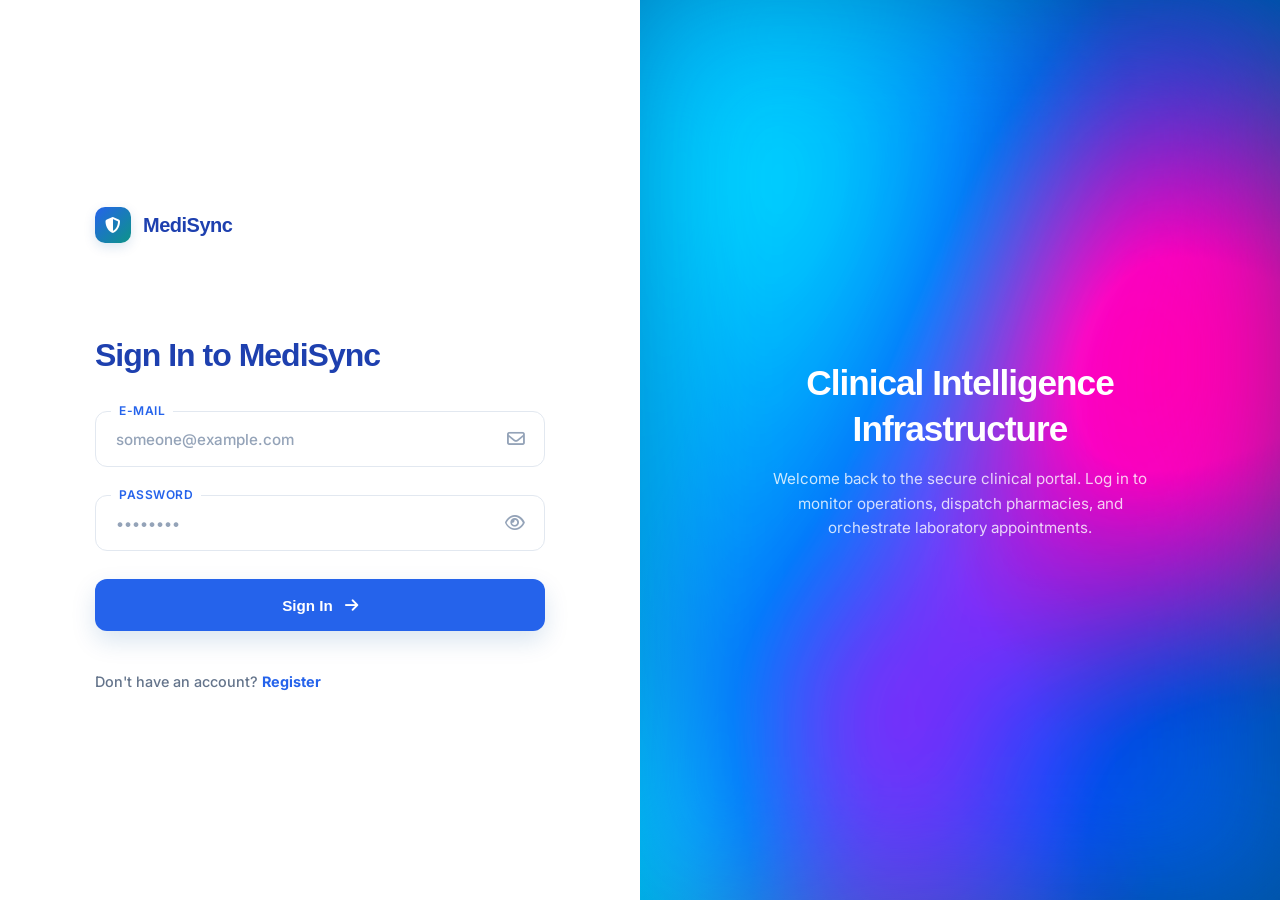
==== commit 2de884f5: "Resolve Patient merge conflicts - Keep Admin deletions" ====
--- a/Frontend/admin.html
+++ b/Frontend/admin.html
@@ -41,11 +41,7 @@
                 <div class="user-profile">
                     <div class="user-info">
                         <p class="user-name">Administrator</p>
-<<<<<<< HEAD
                         <!-- <p class="user-role">System Level 4</p> -->
-=======
-                        <p class="user-role">System Level 4</p>
->>>>>>> Billing
                     </div>
                     <img src="https://ui-avatars.com/api/?name=Admin+User&background=2563eb&color=white" class="user-avatar" alt="Admin">
                 </div>
@@ -95,11 +91,7 @@
                     </div>
                     <div class="form-group">
                         <label>Email Address</label>
-<<<<<<< HEAD
                         <input type="email" id="adm-email" placeholder="someone@example.com" required>
-=======
-                        <input type="email" id="adm-email" placeholder="admin@medisync.pro" required>
->>>>>>> Billing
                     </div>
                     <div class="form-group">
                         <label>Access Credential (Password)</label>
@@ -109,10 +101,6 @@
                         <label>Administrative Role</label>
                         <select id="adm-role">
                             <option value="ADMIN">System Administrator</option>
-<<<<<<< HEAD
-=======
-                            <option value="SUPER_ADMIN">Regional Super Admin</option>
->>>>>>> Billing
                         </select>
                     </div>
                 </div>
@@ -126,10 +114,7 @@
 
     <script src="js/common.js"></script>
     <script>
-<<<<<<< HEAD
         const currentUser = JSON.parse(localStorage.getItem('user'));
-=======
->>>>>>> Billing
         window.allAdmins = [];
 
         async function loadAdmins() {
@@ -148,11 +133,7 @@
             const filtered = allAdmins.filter(a => {
                 const user = (a.username || '').toLowerCase();
                 const email = (a.email || '').toLowerCase();
-<<<<<<< HEAD
                 const role = "ADMIN";
-=======
-                const role = (a.role || '').toLowerCase();
->>>>>>> Billing
                 
                 return user.includes(searchTerm) || 
                        email.includes(searchTerm) || 
@@ -166,7 +147,6 @@
                 return;
             }
 
-<<<<<<< HEAD
             tbody.innerHTML = filtered.map(a => {
                 const isSelf = currentUser && (currentUser.id == a.id);
                 return `
@@ -184,22 +164,6 @@
                     </tr>
                 `;
             }).join('');
-=======
-            tbody.innerHTML = filtered.map(a => `
-                <tr>
-                    <td><span class="user-name">${a.username}</span></td>
-                    <td><span class="user-name">${a.email}</span></td>
-                    <td><span class="info-tag">${a.role}</span></td>
-                    <td><span class="status-badge CONFIRMED">Active</span></td>
-                    <td>
-                        <div class="action-btns">
-                            <button class="btn-action-light" onclick="editAdmin(${a.id})"><i class="fas fa-edit"></i></button>
-                            <button class="btn-action-light delete" onclick="deleteAdmin(${a.id})"><i class="fas fa-trash-alt"></i></button>
-                        </div>
-                    </td>
-                </tr>
-            `).join('');
->>>>>>> Billing
         }
 
         // Live Search Handler
@@ -248,11 +212,7 @@
 
             const data = {
                 username: document.getElementById('adm-user').value,
-<<<<<<< HEAD
                 email: document.getElementById('adm-email').value,                
-=======
-                email: document.getElementById('adm-email').value,
->>>>>>> Billing
                 role: document.getElementById('adm-role').value
             };
             
@@ -277,13 +237,10 @@
         });
 
         async function deleteAdmin(id) {
-<<<<<<< HEAD
             if (currentUser && currentUser.id == id) {
                 showToast('You cannot delete your own admin account.', 'error');
                 return;
             }
-=======
->>>>>>> Billing
             if (await showCustomConfirm('Are you sure you want to revoke all administrative access for this user?')) {
                 try {
                     await apiFetch(`/admins/${id}`, 'DELETE');
--- a/Frontend/css/dashboard.css
+++ b/Frontend/css/dashboard.css
@@ -1,6 +1,5 @@
 /* 
    MediSync Pro - International Standard Clinical Design System
-<<<<<<< HEAD
    Architecture: High-Fidelity Enterprise Health Analytics Identity
    Author: Antigravity AI
 */
@@ -50,47 +49,6 @@
     --radius-lg: 12px;
     --radius-md: 8px;
     --sidebar-width: 260px;
-=======
-   Architecture: High-Fidelity Corporate Health Identity
-   Author: Antigravity AI
-*/
-
-@import url('https://fonts.googleapis.com/css2?family=Inter:wght@300;400;500;600;700;800&family=Poppins:wght@300;400;500;600;700;800&display=swap');
-
-:root {
-    /* Corporate Health Palette */
-    --primary: #00539C;
-    --primary-dark: #003a6e;
-    --primary-light: rgba(0, 83, 156, 0.15);
-    --accent: #00C4EE;
-    --accent-hover: #00E5FF;
-    
-    /* Semantic Clinical Colors */
-    --success: #10B981;
-    --warning: #F59E0B;
-    --danger: #EF4444;
-    --info: #00C4EE;
-    
-    /* Crisp Card Tokens */
-    --glass-bg: #FFFFFF;
-    --glass-border: #E2E8F0;
-    --glass-blur: none;
-    
-    /* Neutrals */
-    --text-main: #1E293B;
-    --text-muted: #64748B;
-    --bg-mesh: radial-gradient(at 0% 0%, rgba(0, 83, 156, 0.05) 0, transparent 50%), 
-               radial-gradient(at 100% 0%, rgba(0, 196, 238, 0.08) 0, transparent 50%);
-    
-    /* Elegant Shadows */
-    --shadow-3d: 0 4px 20px rgba(0, 83, 156, 0.04), 0 10px 30px rgba(0, 83, 156, 0.06);
-    --shadow-inner: none;
-    
-    /* Layout */
-    --radius-lg: 16px;
-    --radius-md: 12px;
-    --sidebar-width: 280px;
->>>>>>> Billing
 }
 
 * {
@@ -100,19 +58,10 @@
 }
 
 body {
-<<<<<<< HEAD
     font-family: 'Inter', -apple-system, BlinkMacSystemFont, "Segoe UI", Roboto, Helvetica, Arial, sans-serif;
     background: var(--bg-main);
     color: var(--text-main);
     line-height: 1.5;
-=======
-    font-family: 'Inter', sans-serif;
-    background: #F4F7FC;
-    background-image: var(--bg-mesh);
-    background-attachment: fixed;
-    color: var(--text-main);
-    line-height: 1.6;
->>>>>>> Billing
     min-height: 100vh;
 }
 
@@ -125,7 +74,6 @@
 .mt-4 { margin-top: 1rem; }
 .mt-8 { margin-top: 2rem; }
 
-<<<<<<< HEAD
 /* --- Sidebar: Clean Modern White --- */
 .sidebar {
     width: var(--sidebar-width);
@@ -136,29 +84,12 @@
     position: fixed;
     height: 100vh;
     z-index: 100;
-=======
-/* --- Sidebar: Deep Glass --- */
-.sidebar {
-    width: var(--sidebar-width);
-    background: var(--primary-dark);
-    border-right: 1px solid rgba(255,255,255,0.05);
-    color: white;
-    padding: 2.5rem 1.5rem;
-    position: fixed;
-    height: 100vh;
-    z-index: 100;
-    box-shadow: 10px 0 40px rgba(0, 83, 156, 0.08);
->>>>>>> Billing
     overflow-y: auto;
     display: flex;
     flex-direction: column;
 }
 
-<<<<<<< HEAD
 /* Custom Scrollbar for Sidebar */
-=======
-/* Custom Premium Scrollbar for Sidebar */
->>>>>>> Billing
 .sidebar::-webkit-scrollbar {
     width: 4px;
 }
@@ -166,25 +97,16 @@
     background: transparent;
 }
 .sidebar::-webkit-scrollbar-thumb {
-<<<<<<< HEAD
     background: rgba(15, 23, 42, 0.06);
     border-radius: 10px;
 }
 .sidebar::-webkit-scrollbar-thumb:hover {
     background: rgba(15, 23, 42, 0.12);
-=======
-    background: rgba(255, 255, 255, 0.1);
-    border-radius: 10px;
-}
-.sidebar::-webkit-scrollbar-thumb:hover {
-    background: rgba(255, 255, 255, 0.2);
->>>>>>> Billing
 }
 
 .logo-section {
     display: flex;
     align-items: center;
-<<<<<<< HEAD
     gap: 0.75rem;
     margin-bottom: 3rem;
 }
@@ -209,31 +131,10 @@
 }
 
 .nav-links { display: flex; flex-direction: column; gap: 0.35rem; }
-=======
-    gap: 1rem;
-    margin-bottom: 3.5rem;
-}
-
-.logo-icon {
-    width: 42px;
-    height: 42px;
-    background: linear-gradient(135deg, var(--primary), var(--accent));
-    border-radius: 12px;
-    display: flex;
-    align-items: center;
-    justify-content: center;
-    font-size: 1.25rem;
-    box-shadow: 0 8px 20px rgba(0, 83, 156, 0.25);
-    border: 1px solid rgba(255,255,255,0.15);
-}
-
-.nav-links { display: flex; flex-direction: column; gap: 0.75rem; }
->>>>>>> Billing
 
 .nav-item {
     display: flex;
     align-items: center;
-<<<<<<< HEAD
     gap: 0.75rem;
     padding: 0.75rem 1rem;
     text-decoration: none;
@@ -253,38 +154,12 @@
     background: var(--primary-light);
     color: var(--primary);
     font-weight: 600;
-=======
-    gap: 1rem;
-    padding: 0.9rem 1.25rem;
-    text-decoration: none;
-    color: rgba(255,255,255,0.65);
-    border-radius: var(--radius-md);
-    font-weight: 600;
-    transition: all 0.4s cubic-bezier(0.175, 0.885, 0.32, 1.275);
-}
-
-.nav-item:hover {
-    background: rgba(255,255,255,0.06);
-    color: white;
-    transform: translateX(10px);
-}
-
-.nav-item.active {
-    background: var(--accent);
-    color: var(--primary-dark);
-    box-shadow: 0 8px 25px rgba(0, 196, 238, 0.25);
-    border: 1px solid rgba(255,255,255,0.2);
->>>>>>> Billing
 }
 
 /* --- Content Area --- */
 .content-wrapper {
     margin-left: var(--sidebar-width);
-<<<<<<< HEAD
     padding: 2.5rem 3rem;
-=======
-    padding: 3rem;
->>>>>>> Billing
     min-height: 100vh;
 }
 
@@ -292,7 +167,6 @@
     display: flex;
     justify-content: space-between;
     align-items: center;
-<<<<<<< HEAD
     background: #FFFFFF;
     border-bottom: 1px solid #E2E8F0;
     padding: 1.25rem 3rem;
@@ -413,116 +287,11 @@
     display: flex;
     align-items: center;
     gap: 1.25rem;
-=======
-    background: #ffffff;
-    border-bottom: 1px solid #E2E8F0;
-    padding: 1.25rem 3rem;
-    margin: -3rem -3rem 3.5rem -3rem;
-    box-shadow: 0 2px 8px rgba(0, 83, 156, 0.04);
-}
-
-.search-container {
-    position: relative;
-    width: 450px;
-}
-
-.search-container input {
-    width: 100%;
-    padding: 1rem 1rem 1rem 3.5rem;
-    background: var(--glass-bg);
-    backdrop-filter: blur(10px);
-    border: 1px solid var(--glass-border);
-    border-radius: var(--radius-md);
-    box-shadow: var(--shadow-3d);
-    transition: all 0.3s;
-}
-
-.search-container input:focus {
-    outline: none;
-    background: white;
-    transform: translateY(-2px);
-    box-shadow: 0 15px 30px rgba(0,0,0,0.08);
-    border-color: var(--primary);
-}
-
-/* --- 3D Glass Cards --- */
-.stat-card, .data-table-container, .roster-card, .upcoming-card, .schedule-card {
-    background: var(--glass-bg);
-    backdrop-filter: var(--glass-blur);
-    -webkit-backdrop-filter: var(--glass-blur);
-    border: 1px solid var(--glass-border);
-    border-radius: var(--radius-lg);
-    box-shadow: var(--shadow-3d);
-    transition: all 0.5s cubic-bezier(0.23, 1, 0.32, 1);
-}
-
-.stats-grid { display: grid; grid-template-columns: repeat(4, 1fr); gap: 2rem; margin-bottom: 4rem; }
-
-.stat-card { padding: 2rem; }
-
-.stat-card:hover {
-    transform: translateY(-12px) perspective(1000px) rotateX(4deg);
-    box-shadow: 0 40px 80px rgba(0,0,0,0.15);
-    border-color: rgba(255,255,255,0.8);
-}
-
-.stat-card .icon-box {
-    width: 54px;
-    height: 54px;
-    border-radius: 14px;
-    display: flex;
-    align-items: center;
-    justify-content: center;
-    font-size: 1.5rem;
-    margin-bottom: 1.5rem;
-    background: rgba(255,255,255,0.5);
-    box-shadow: var(--shadow-inner);
-    border: 1px solid var(--glass-border);
-}
-
-.stat-card .value {
-    font-size: 2.2rem;
-    font-weight: 800;
-    font-family: 'Poppins', sans-serif;
-    background: linear-gradient(135deg, var(--primary-dark), var(--primary));
-    -webkit-background-clip: text;
-    -webkit-text-fill-color: transparent;
-}
-
-/* --- Premium 3D Buttons --- */
-.btn-primary, .btn-premium-primary, .btn-add-premium, .btn-book-premium {
-    background: linear-gradient(135deg, var(--primary), var(--primary-dark));
-    color: white;
-    padding: 1rem 2rem;
-    border-radius: 14px;
-    font-weight: 700;
-    border: 1px solid rgba(255,255,255,0.2);
-    cursor: pointer;
-    display: flex;
-    align-items: center;
-    justify-content: center;
-    gap: 0.75rem;
-    transition: all 0.4s cubic-bezier(0.175, 0.885, 0.32, 1.275);
-    box-shadow: 0 10px 25px rgba(67, 97, 238, 0.3), inset 0 1px 0 rgba(255,255,255,0.4);
-}
-
-.btn-primary:hover, .btn-premium-primary:hover {
-    transform: translateY(-5px) scale(1.03);
-    box-shadow: 0 20px 45px rgba(67, 97, 238, 0.45);
-}
-
-/* --- Top Header Extensions --- */
-.header-actions {
-    display: flex;
-    align-items: center;
-    gap: 1.5rem;
->>>>>>> Billing
 }
 
 .notification-bell {
     position: relative;
     cursor: pointer;
-<<<<<<< HEAD
     font-size: 1.15rem;
     color: var(--text-muted);
     width: 36px;
@@ -533,51 +302,29 @@
     border-radius: var(--radius-md);
     border: 1px solid #E2E8F0;
     background: #FFFFFF;
-=======
-    font-size: 1.3rem;
-    color: var(--text-muted);
->>>>>>> Billing
 }
 
 .notification-badge {
     position: absolute;
-<<<<<<< HEAD
     top: 6px;
     right: 6px;
     width: 8px;
     height: 8px;
     background: #EF4444;
     border: 1px solid white;
-=======
-    top: -5px;
-    right: -5px;
-    width: 14px;
-    height: 14px;
-    background: var(--danger);
-    border: 2px solid white;
->>>>>>> Billing
     border-radius: 50%;
 }
 
 .header-divider {
     width: 1px;
-<<<<<<< HEAD
     height: 24px;
     background: #E2E8F0;
-=======
-    height: 30px;
-    background: var(--glass-border);
->>>>>>> Billing
 }
 
 .user-profile {
     display: flex;
     align-items: center;
-<<<<<<< HEAD
     gap: 0.75rem;
-=======
-    gap: 1rem;
->>>>>>> Billing
 }
 
 .user-info {
@@ -585,20 +332,14 @@
 }
 
 .user-name {
-<<<<<<< HEAD
-    font-size: 0.875rem;
-    font-weight: 600;
-    color: var(--text-main);
-=======
-    font-size: 0.95rem;
-    font-weight: 800;
->>>>>>> Billing
+    font-size: 0.875rem;
+    font-weight: 600;
+    color: var(--text-main);
 }
 
 .user-role {
     font-size: 0.75rem;
     color: var(--text-muted);
-<<<<<<< HEAD
     font-weight: 500;
 }
 
@@ -621,36 +362,11 @@
 .dashboard-welcome p {
     font-size: 0.875rem;
     color: var(--text-muted);
-=======
-    font-weight: 600;
-}
-
-.user-avatar {
-    width: 45px;
-    height: 45px;
-    border-radius: 12px;
-    box-shadow: var(--shadow-3d);
-    border: 1px solid var(--glass-border);
-}
-
-/* --- Dashboard Specifics --- */
-.dashboard-welcome { margin-bottom: 3rem; }
-.dashboard-welcome h1 {
-    font-size: 2.5rem;
-    font-weight: 800;
-    letter-spacing: -1px;
-    background: linear-gradient(135deg, var(--primary-dark), var(--primary));
-    -webkit-background-clip: text;
-    -webkit-text-fill-color: transparent;
-    font-family: 'Poppins', sans-serif;
-    margin-bottom: 0.5rem;
->>>>>>> Billing
 }
 
 .dashboard-grid {
     display: grid;
     grid-template-columns: 2fr 1fr;
-<<<<<<< HEAD
     gap: 1.5rem;
 }
 
@@ -659,20 +375,10 @@
 .stats-appointments { background: #DEF7EC !important; color: #03543F !important; }
 .stats-doctors { background: #FEF3C7 !important; color: #92400E !important; }
 .stats-revenue { background: #FDE8E8 !important; color: #9B1C1C !important; }
-=======
-    gap: 2rem;
-}
-
-.stats-patients { background: rgba(37, 99, 235, 0.1); color: #2563eb; }
-.stats-appointments { background: rgba(16, 185, 129, 0.1); color: #10b981; }
-.stats-doctors { background: rgba(245, 158, 11, 0.1); color: #f59e0b; }
-.stats-revenue { background: rgba(239, 68, 68, 0.1); color: #ef4444; }
->>>>>>> Billing
 
 .view-all-link {
     color: var(--primary);
     text-decoration: none;
-<<<<<<< HEAD
     font-size: 0.875rem;
     font-weight: 600;
     transition: all 0.2s ease;
@@ -680,21 +386,11 @@
 
 .view-all-link:hover {
     color: var(--primary-dark);
-=======
-    font-size: 0.9rem;
-    font-weight: 800;
-    transition: all 0.3s;
-}
-
-.view-all-link:hover {
-    transform: translateX(5px);
->>>>>>> Billing
 }
 
 .audit-timeline {
     display: flex;
     flex-direction: column;
-<<<<<<< HEAD
     gap: 1.25rem;
     padding-top: 0.75rem;
 }
@@ -756,101 +452,20 @@
 }
 
 .calendar-nav {
-=======
-    gap: 1.5rem;
-    padding-top: 1rem;
-}
-
-/* --- Search Autocomplete --- */
-.search-container { position: relative; }
-#search-results-dropdown {
-    position: absolute;
-    top: calc(100% + 10px);
-    left: 0;
-    width: 100%;
-    background: rgba(255, 255, 255, 0.9);
-    backdrop-filter: blur(15px);
-    border: 1px solid var(--glass-border);
-    border-radius: 18px;
-    box-shadow: 0 20px 40px rgba(0,0,0,0.15);
-    z-index: 1000;
-    max-height: 400px;
-    overflow-y: auto;
-    display: none;
-    padding: 0.75rem;
-}
-
-#search-results-dropdown.active { display: block; animation: slideDown 0.3s ease; }
-
-.search-result-item {
-    padding: 1rem;
-    border-radius: 12px;
-    cursor: pointer;
-    transition: all 0.2s;
->>>>>>> Billing
     display: flex;
     align-items: center;
     gap: 1rem;
 }
 
-<<<<<<< HEAD
 .calendar-nav h2 {
     font-size: 1.15rem;
     font-weight: 600;
-=======
-.search-result-item:hover { background: rgba(37, 99, 235, 0.08); transform: translateX(5px); }
-.search-result-item i { color: var(--primary); font-size: 1.1rem; }
-.search-result-item .name { font-weight: 800; color: var(--text-main); display: block; }
-.search-result-item .meta { font-size: 0.75rem; color: var(--text-muted); font-weight: 600; }
-
-@keyframes slideDown {
-    from { opacity: 0; transform: translateY(-10px); }
-    to { opacity: 1; transform: translateY(0); }
-}
-.patient-mgmt-header, .doctor-mgmt-header, .appt-mgmt-header, .record-mgmt-header, .billing-header, .admin-header {
-    display: flex;
-    justify-content: space-between;
-    align-items: center;
-    margin-bottom: 1.5rem;
-    padding: 0.5rem;
-}
-
-.patient-mgmt-header h1, .doctor-mgmt-header h1, .appt-mgmt-header h1, .record-mgmt-header h1, .billing-header h1, .admin-header h1 {
-    font-size: 2.5rem;
-    font-weight: 800;
-    letter-spacing: -1px;
-    background: linear-gradient(135deg, var(--primary-dark), var(--primary));
-    -webkit-background-clip: text;
-    -webkit-text-fill-color: transparent;
-    font-family: 'Poppins', sans-serif;
-}
-
-/* --- Specialized Layouts --- */
-.scheduler-layout {
-    display: grid;
-    grid-template-columns: 2.4fr 1fr;
-    gap: 2rem;
-    margin-top: 1rem;
-}
-
-.calendar-nav {
-    display: flex;
-    align-items: center;
-    gap: 1.5rem;
-    margin-top: 0.5rem;
-}
-
-.calendar-nav h2 {
-    font-size: 1.25rem;
-    font-weight: 800;
->>>>>>> Billing
     color: var(--text-main);
 }
 
 .calendar-nav i {
     cursor: pointer;
     color: var(--text-muted);
-<<<<<<< HEAD
     transition: all 0.2s ease;
 }
 
@@ -888,92 +503,12 @@
 }
 
 /* Grid Column Widths */
-=======
-    transition: all 0.3s;
-}
-
-.calendar-nav i:hover { color: var(--primary); transform: scale(1.2); }
-
-.upcoming-item {
-    background: rgba(255, 255, 255, 0.4);
-    backdrop-filter: blur(5px);
-    padding: 1.5rem;
-    border-radius: 20px;
-    margin-bottom: 1.25rem;
-    border: 1px solid var(--glass-border);
-    box-shadow: var(--shadow-3d);
-    transition: all 0.3s cubic-bezier(0.175, 0.885, 0.32, 1.275);
-}
-
-.upcoming-item:hover {
-    transform: translateX(10px) scale(1.02);
-    background: rgba(255, 255, 255, 0.7);
-    box-shadow: 0 15px 35px rgba(0,0,0,0.1);
-}
-
-.upcoming-item h4 { font-size: 1rem; font-weight: 800; color: var(--text-main); margin-bottom: 0.25rem; }
-.upcoming-item p { font-size: 0.8rem; font-weight: 700; color: var(--text-muted); }
-
-.patient-avatar, .doc-avatar {
-    width: 44px;
-    height: 44px;
-    border-radius: 12px;
-    background: rgba(255,255,255,0.4);
-    display: flex;
-    align-items: center;
-    justify-content: center;
-    font-weight: 800;
-    color: var(--primary);
-    box-shadow: var(--shadow-inner);
-    border: 1px solid var(--glass-border);
-}
-
-/* --- Search Containers --- */
-.search-container {
-    position: relative;
-    width: 500px;
-}
-
-.search-container input {
-    width: 100% !important;
-    padding: 1rem 1.5rem 1rem 3.5rem !important;
-    background: rgba(255, 255, 255, 0.4) !important;
-    backdrop-filter: blur(12px) !important;
-    border: 1.5px solid rgba(67, 97, 238, 0.2) !important;
-    border-radius: 16px !important;
-    font-size: 0.95rem !important;
-    font-weight: 500 !important;
-    color: var(--text-main) !important;
-    box-shadow: 0 8px 32px rgba(0, 0, 0, 0.05) !important;
-    transition: all 0.4s cubic-bezier(0.4, 0, 0.2, 1) !important;
-    background-image: url("data:image/svg+xml,%3Csvg xmlns='http://www.w3.org/2000/svg' fill='none' viewBox='0 0 24 24' stroke='%234361ee'%3E%3Cpath stroke-linecap='round' stroke-linejoin='round' stroke-width='2.5' d='M21 21l-6-6m2-5a7 7 0 11-14 0 7 7 0 0114 0z'%3E%3C/path%3E%3C/svg%3E") !important;
-    background-repeat: no-repeat !important;
-    background-position: 1.25rem center !important;
-    background-size: 1.4rem !important;
-}
-
-.search-container input::placeholder {
-    color: #94a3b8;
-    font-weight: 500;
-}
-
-.search-container input:focus {
-    background: rgba(255, 255, 255, 0.8) !important;
-    border-color: var(--primary) !important;
-    box-shadow: 0 12px 40px rgba(67, 97, 238, 0.15) !important;
-    transform: translateY(-2px);
-    outline: none;
-}
-
-/* Appointment Column Widths */
->>>>>>> Billing
 .col-appt-time { width: 10%; }
 .col-appt-patient { width: 24%; }
 .col-appt-doctor { width: 24%; }
 .col-appt-reason { width: 18%; }
 .col-appt-status { width: 12%; }
 .col-appt-actions { width: 12%; }
-<<<<<<< HEAD
 
 /* --- High-Fidelity Soft Alert Badges --- */
 .status-badge, .badge, .diagnosis-badge, .medicine-tag, .info-tag, .role-badge {
@@ -1023,51 +558,6 @@
 .data-table-container, .roster-card {
     padding: 1.5rem;
     background: #FFFFFF;
-=======
-.status-badge, .badge, .diagnosis-badge, .medicine-tag, .info-tag, .role-badge {
-    padding: 0.4rem 1rem;
-    border-radius: 50px;
-    font-size: 0.75rem;
-    font-weight: 800;
-    text-transform: uppercase;
-    letter-spacing: 0.5px;
-    display: inline-flex;
-    align-items: center;
-    gap: 0.4rem;
-}
-
-.status-paid, .badge-success, .status-badge.CONFIRMED, .status-badge.PAID {
-    background: rgba(6, 214, 160, 0.15);
-    color: #065f46;
-}
-
-.status-pending, .badge-warning, .status-badge.PENDING, .diagnosis-badge {
-    background: rgba(255, 209, 102, 0.15);
-    color: #92400e;
-}
-
-.status-cancelled, .badge-danger, .status-badge.CANCELLED {
-    background: rgba(239, 71, 111, 0.15);
-    color: #991b1b;
-}
-
-.medicine-tag, .info-tag, .role-badge, .badge-info {
-    background: rgba(67, 97, 238, 0.1);
-    color: var(--primary);
-}
-
-.role-super {
-    background: rgba(239, 71, 111, 0.15);
-    color: #991b1b;
-}
-
-/* --- Glass Tables --- */
-.data-table-container, .roster-card {
-    padding: 2rem;
-    overflow-x: auto;
-    background: var(--glass-bg);
-    backdrop-filter: var(--glass-blur);
->>>>>>> Billing
     border: 1px solid var(--glass-border);
     border-radius: var(--radius-lg);
     box-shadow: var(--shadow-3d);
@@ -1077,7 +567,6 @@
     display: flex;
     justify-content: space-between;
     align-items: center;
-<<<<<<< HEAD
     margin-bottom: 1.5rem;
 }
 
@@ -1099,34 +588,10 @@
     background-repeat: no-repeat !important;
     background-position: 0.85rem center !important;
     background-size: 1rem !important;
-=======
-    margin-bottom: 2.5rem;
-}
-
-.roster-header h3 {
-    font-size: 1.4rem;
-    font-weight: 800;
-    color: var(--text-main);
-    letter-spacing: -0.5px;
-}
-
-.search-roster {
-    width: 320px;
-    background: rgba(255,255,255,0.4) !important;
-    border: 1px solid var(--glass-border) !important;
-    border-radius: 14px !important;
-    padding: 0.8rem 1.25rem 0.8rem 3rem !important;
-    font-size: 0.9rem !important;
-    background-image: url("data:image/svg+xml,%3Csvg xmlns='http://www.w3.org/2000/svg' fill='none' viewBox='0 0 24 24' stroke='%2364748b'%3E%3Cpath stroke-linecap='round' stroke-linejoin='round' stroke-width='2' d='M21 21l-6-6m2-5a7 7 0 11-14 0 7 7 0 0114 0z'%3E%3C/path%3E%3C/svg%3E") !important;
-    background-repeat: no-repeat !important;
-    background-position: 1rem center !important;
-    background-size: 1.2rem !important;
->>>>>>> Billing
 }
 
 .data-table, .roster-table {
     width: 100%;
-<<<<<<< HEAD
     border-collapse: collapse;
     border-spacing: 0;
 }
@@ -1147,43 +612,15 @@
     background: #FFFFFF;
     border-bottom: 1px solid #F1F5F9;
     font-size: 0.875rem;
-=======
-    border-collapse: separate;
-    border-spacing: 0 0.75rem;
-}
-
-.data-table th, .roster-table th {
-    padding: 1rem 1.5rem;
-    text-align: left;
-    font-size: 0.75rem;
-    font-weight: 800;
-    color: var(--text-muted);
-    text-transform: uppercase;
-    letter-spacing: 1.5px;
-    border: none;
-}
-
-.data-table td, .roster-table td {
-    padding: 1.5rem;
-    background: rgba(255, 255, 255, 0.5);
-    border-top: 1px solid rgba(255,255,255,0.2);
-    border-bottom: 1px solid rgba(255,255,255,0.2);
-    font-size: 0.95rem;
->>>>>>> Billing
     color: var(--text-main);
     vertical-align: middle;
 }
 
-<<<<<<< HEAD
-=======
-/* Column Widths */
->>>>>>> Billing
 .col-patient { width: 25%; }
 .col-nic, .col-id { width: 15%; }
 .col-contact { width: 20%; }
 .col-blood, .col-cat { width: 10%; }
 .col-status { width: 10%; }
-<<<<<<< HEAD
 .col-actions { width: 120px; }
 
 .data-table tr td:first-child, .roster-table tr td:first-child { 
@@ -1200,32 +637,11 @@
 
 .data-table tr:hover td, .roster-table tr:hover td {
     background: #F8FAFC;
-=======
-.col-actions { width: 150px; }
-
-.data-table tr td:first-child, .roster-table tr td:first-child { 
-    border-left: 1px solid rgba(255,255,255,0.2); 
-    border-top-left-radius: 18px; 
-    border-bottom-left-radius: 18px; 
-}
-
-.data-table tr td:last-child, .roster-table tr td:last-child { 
-    border-right: 1px solid rgba(255,255,255,0.2); 
-    border-top-right-radius: 18px; 
-    border-bottom-right-radius: 18px; 
-}
-
-.data-table tr:hover td, .roster-table tr:hover td {
-    background: rgba(255, 255, 255, 0.8);
-    transform: translateY(-2px) scale(1.002);
-    box-shadow: 0 10px 30px rgba(0,0,0,0.04);
->>>>>>> Billing
 }
 
 .patient-identity {
     display: flex;
     align-items: center;
-<<<<<<< HEAD
     gap: 0.75rem;
 }
 
@@ -1234,45 +650,20 @@
     display: flex; 
     gap: 0.5rem; 
     align-items: center; 
-=======
-    gap: 1.25rem;
-}
-
-/* --- Stylish Action Buttons --- */
-.action-btns { 
-    display: flex; 
-    gap: 1.25rem; 
-    align-items: center; 
-    min-width: 130px; 
->>>>>>> Billing
     justify-content: flex-start;
 }
 
 .btn-action-light {
-<<<<<<< HEAD
     width: 32px;
     height: 32px;
     border-radius: var(--radius-md);
-=======
-    width: 44px;
-    height: 44px;
-    border-radius: 14px;
->>>>>>> Billing
     display: flex;
     align-items: center;
     justify-content: center;
     cursor: pointer;
-<<<<<<< HEAD
     background: #F1F5F9;
     border: 1px solid #E2E8F0;
     transition: all 0.15s ease;
-=======
-    background: rgba(255,255,255,0.6);
-    backdrop-filter: blur(5px);
-    border: 1px solid var(--glass-border);
-    transition: all 0.4s cubic-bezier(0.175, 0.885, 0.32, 1.275);
-    box-shadow: 4px 4px 10px rgba(0,0,0,0.03);
->>>>>>> Billing
     color: var(--text-muted);
 }
 
@@ -1281,7 +672,6 @@
 }
 
 .btn-action-light:hover {
-<<<<<<< HEAD
     background: #EFF6FF;
     color: var(--primary);
     border-color: #BFDBFE;
@@ -1296,34 +686,12 @@
     inset: 0;
     background: rgba(15, 23, 42, 0.3);
     backdrop-filter: blur(4px);
-=======
-    transform: translateY(-6px) rotate(8deg);
-    background: white;
-    color: var(--primary);
-    box-shadow: 0 15px 30px rgba(0,0,0,0.1);
-}
-
-.btn-action-light.delete:hover {
-    color: var(--danger);
-    background: #fff1f2;
-}
-
-.btn-action-light.delete { color: var(--danger); background: rgba(254, 226, 226, 0.5); }
-
-/* --- Glass Modals --- */
-.modal {
-    position: fixed;
-    inset: 0;
-    background: rgba(15, 23, 42, 0.5);
-    backdrop-filter: blur(12px);
->>>>>>> Billing
     display: none;
     align-items: center;
     justify-content: center;
     z-index: 1000;
 }
 
-<<<<<<< HEAD
 .modal.active { display: flex; }
 
 .modal-content {
@@ -1337,53 +705,21 @@
     box-shadow: 0 20px 25px -5px rgba(0, 0, 0, 0.1), 0 10px 10px -5px rgba(0, 0, 0, 0.04);
     position: relative;
     overflow-y: auto;
-=======
-.modal.active { display: flex; animation: fadeIn 0.4s ease; }
-
-.modal-content {
-    background: rgba(255, 255, 255, 0.9);
-    backdrop-filter: blur(30px);
-    width: 90%;
-    max-width: 650px;
-    max-height: 90vh;
-    border-radius: 28px;
-    padding: 2.5rem;
-    border: 1px solid rgba(255,255,255,0.6);
-    box-shadow: 0 40px 100px rgba(0,0,0,0.2);
-    position: relative;
-    overflow-y: auto;
-    animation: modalSlideUp 0.5s cubic-bezier(0.175, 0.885, 0.32, 1.275);
-}
-
-@keyframes modalSlideUp {
-    from { transform: translateY(40px); opacity: 0; }
-    to { transform: translateY(0); opacity: 1; }
->>>>>>> Billing
 }
 
 .modal-close {
     position: absolute;
-<<<<<<< HEAD
     top: 1.25rem;
     right: 1.25rem;
     background: #F1F5F9;
     border: none;
     width: 28px;
     height: 28px;
-=======
-    top: 1.5rem;
-    right: 1.5rem;
-    background: rgba(255,255,255,0.5);
-    border: none;
-    width: 36px;
-    height: 36px;
->>>>>>> Billing
     border-radius: 50%;
     display: flex;
     align-items: center;
     justify-content: center;
     cursor: pointer;
-<<<<<<< HEAD
     transition: all 0.15s ease;
     color: var(--text-muted);
 }
@@ -1398,22 +734,6 @@
     display: grid;
     grid-template-columns: repeat(2, 1fr);
     gap: 1.25rem;
-=======
-    transition: all 0.3s;
-}
-
-.modal-close:hover {
-    background: var(--danger);
-    color: white;
-    transform: rotate(90deg);
-}
-
-/* --- Form Grid System --- */
-.form-grid {
-    display: grid;
-    grid-template-columns: repeat(2, 1fr);
-    gap: 1.5rem;
->>>>>>> Billing
 }
 
 .form-full { grid-column: span 2; }
@@ -1423,7 +743,6 @@
     .form-full { grid-column: span 1; }
 }
 
-<<<<<<< HEAD
 input, select, textarea {
     background: #FFFFFF !important;
     border: 1px solid #CBD5E1 !important;
@@ -1445,37 +764,10 @@
     background: #FFFFFF !important;
 }
 
-=======
-/* --- Form Glass --- */
-input, select, textarea {
-    background: #f8faff !important;
-    border: 1.5px solid rgba(67, 97, 238, 0.1) !important;
-    border-radius: 14px !important;
-    padding: 0.9rem 1.25rem !important;
-    transition: all 0.3s !important;
-    width: 100%;
-    font-family: inherit;
-    font-size: 0.95rem;
-    font-weight: 600;
-    color: var(--text-main);
-    box-sizing: border-box;
-    box-shadow: inset 0 2px 4px rgba(67, 97, 238, 0.03);
-}
-
-input:focus, select:focus, textarea:focus {
-    background: white !important;
-    transform: translateY(-2px);
-    box-shadow: 0 12px 25px rgba(0,0,0,0.06) !important;
-    border-color: var(--primary) !important;
-}
-
-/* --- Form Improvements --- */
->>>>>>> Billing
 .form-group { margin-bottom: 0.5rem; }
 .form-group label {
     display: block;
     font-size: 0.72rem;
-<<<<<<< HEAD
     font-weight: 600;
     color: var(--text-muted);
     text-transform: uppercase;
@@ -1543,80 +835,10 @@
 }
 
 /* --- Sleek Flat Toasts --- */
-=======
-    font-weight: 800;
-    color: var(--text-muted);
-    text-transform: uppercase;
-    letter-spacing: 0.8px;
-    margin-bottom: 0.6rem;
-    padding-left: 0.4rem;
-}
-
-/* --- Premium Buttons --- */
-.btn-premium-primary {
-    background: linear-gradient(135deg, var(--primary), var(--primary-dark));
-    color: white;
-    padding: 0.9rem 2rem;
-    border-radius: 14px;
-    font-weight: 800;
-    border: none;
-    cursor: pointer;
-    box-shadow: 0 10px 20px rgba(67, 97, 238, 0.25);
-    transition: all 0.4s cubic-bezier(0.175, 0.885, 0.32, 1.275);
-    display: inline-flex;
-    align-items: center;
-    justify-content: center;
-    gap: 0.6rem;
-}
-
-.btn-premium-primary:hover {
-    transform: translateY(-3px) scale(1.01);
-    box-shadow: 0 15px 35px rgba(67, 97, 238, 0.35);
-}
-
-.btn-premium-outline {
-    background: rgba(255, 255, 255, 0.4);
-    border: 2px solid var(--glass-border);
-    color: var(--text-main);
-    padding: 0.85rem 1.75rem;
-    border-radius: 14px;
-    font-weight: 800;
-    cursor: pointer;
-    transition: all 0.3s;
-    backdrop-filter: blur(5px);
-}
-
-.btn-premium-outline:hover {
-    background: white;
-    border-color: var(--primary);
-    color: var(--primary);
-    transform: translateY(-2px);
-}
-
-.btn-premium-danger {
-    background: rgba(239, 68, 68, 0.1);
-    border: 1.5px solid rgba(239, 68, 68, 0.2);
-    color: var(--danger);
-    padding: 0.85rem 1.75rem;
-    border-radius: 14px;
-    font-weight: 800;
-    cursor: pointer;
-    transition: all 0.3s;
-}
-
-.btn-premium-danger:hover {
-    background: var(--danger);
-    color: white;
-    box-shadow: 0 10px 25px rgba(239, 68, 68, 0.3);
-}
-
-/* --- Premium Toasts --- */
->>>>>>> Billing
 .billing-toast {
     position: fixed;
     top: 2rem;
     right: 2rem;
-<<<<<<< HEAD
     background: #FFFFFF;
     padding: 1rem 1.5rem;
     border-radius: var(--radius-lg);
@@ -1627,25 +849,11 @@
     gap: 1.25rem;
     z-index: 10000;
     animation: toastBounce 0.4s cubic-bezier(0.16, 1, 0.3, 1);
-=======
-    background: rgba(255, 255, 255, 0.9);
-    backdrop-filter: blur(25px);
-    padding: 1.25rem 2rem;
-    border-radius: 24px;
-    box-shadow: 0 40px 80px rgba(0,0,0,0.18), 0 0 0 1px rgba(255,255,255,0.5) inset;
-    border: 1px solid var(--glass-border);
-    display: none;
-    align-items: center;
-    gap: 1.5rem;
-    z-index: 10000;
-    animation: toastBounce 0.6s cubic-bezier(0.175, 0.885, 0.32, 1.275);
->>>>>>> Billing
 }
 
 .toast-content {
     display: flex;
     align-items: center;
-<<<<<<< HEAD
     gap: 0.75rem;
 }
 
@@ -1659,27 +867,10 @@
     width: 32px;
     height: 32px;
     border-radius: 6px;
-=======
-    gap: 1.25rem;
-}
-
-.toast-content p {
-    font-weight: 800;
-    color: var(--text-main);
-    font-size: 0.95rem;
-    letter-spacing: -0.3px;
-}
-
-.icon-circle {
-    width: 48px;
-    height: 48px;
-    border-radius: 16px;
->>>>>>> Billing
     display: flex;
     align-items: center;
     justify-content: center;
     color: white;
-<<<<<<< HEAD
     font-size: 1rem;
 }
 
@@ -1693,28 +884,11 @@
     color: var(--text-muted);
     cursor: pointer;
     transition: all 0.15s ease;
-=======
-    font-size: 1.25rem;
-    box-shadow: 0 10px 20px rgba(0,0,0,0.1);
-}
-
-.btn-dismiss {
-    background: rgba(15, 23, 42, 0.05);
-    border: none;
-    padding: 0.6rem 1.2rem;
-    border-radius: 12px;
-    font-weight: 800;
-    font-size: 0.75rem;
-    color: var(--text-muted);
-    cursor: pointer;
-    transition: all 0.3s;
->>>>>>> Billing
     text-transform: uppercase;
     letter-spacing: 0.5px;
 }
 
 .btn-dismiss:hover {
-<<<<<<< HEAD
     background: #E2E8F0;
     color: var(--text-main);
 }
@@ -1740,47 +914,13 @@
     inset: 0;
     background: rgba(15, 23, 42, 0.3);
     backdrop-filter: blur(4px);
-=======
-    background: rgba(15, 23, 42, 0.1);
-    color: var(--text-main);
-    transform: scale(1.05);
-}
-
-@keyframes toastBounce {
-    0% { transform: translateX(120%) scale(0.9); opacity: 0; }
-    70% { transform: translateX(-10px) scale(1.02); opacity: 1; }
-    100% { transform: translateX(0) scale(1); }
-}
-
-
-/* --- Responsive --- */
-@media (max-width: 1200px) { .stats-grid { grid-template-columns: repeat(2, 1fr); } }
-@media (max-width: 768px) {
-    .sidebar { width: 85px; padding: 2rem 1rem; }
-    .logo-text, .nav-item span { display: none; }
-    .content-wrapper { margin-left: 85px; padding: 2rem; }
-}
-
-@keyframes fadeIn { from { opacity: 0; transform: scale(0.9) translateY(40px); } to { opacity: 1; transform: scale(1) translateY(0); } }
-
-/* --- Custom Confirmation Modal --- */
-.custom-confirm-overlay {
-    position: fixed;
-    inset: 0;
-    background: rgba(15, 23, 42, 0.4);
-    backdrop-filter: blur(8px);
->>>>>>> Billing
     z-index: 9999;
     display: flex;
     align-items: center;
     justify-content: center;
     opacity: 0;
     pointer-events: none;
-<<<<<<< HEAD
     transition: opacity 0.2s ease;
-=======
-    transition: opacity 0.3s cubic-bezier(0.4, 0, 0.2, 1);
->>>>>>> Billing
 }
 
 .custom-confirm-overlay.active {
@@ -1790,7 +930,6 @@
 
 .custom-confirm-card {
     background: #FFFFFF;
-<<<<<<< HEAD
     border: 1px solid #E2E8F0;
     border-radius: var(--radius-lg);
     padding: 2rem;
@@ -1806,34 +945,10 @@
     background: #FDE8E8;
     color: #EF4444;
     font-size: 1.25rem;
-=======
-    border: 1px solid rgba(226, 232, 240, 0.8);
-    border-radius: 24px;
-    padding: 2.5rem;
-    width: 100%;
-    max-width: 440px;
-    text-align: center;
-    box-shadow: 0 25px 50px -12px rgba(0, 83, 156, 0.25), 0 0 1px rgba(0, 0, 0, 0.1);
-    transform: scale(0.9) translateY(20px);
-    transition: transform 0.3s cubic-bezier(0.34, 1.56, 0.64, 1);
-}
-
-.custom-confirm-overlay.active .custom-confirm-card {
-    transform: scale(1) translateY(0);
-}
-
-.confirm-icon-circle {
-    width: 64px;
-    height: 64px;
-    background: rgba(239, 68, 68, 0.1);
-    color: #ef4444;
-    font-size: 1.75rem;
->>>>>>> Billing
     border-radius: 50%;
     display: flex;
     align-items: center;
     justify-content: center;
-<<<<<<< HEAD
     margin: 0 auto 1rem auto;
 }
 
@@ -1850,55 +965,21 @@
     color: var(--text-muted);
     line-height: 1.5;
     margin-bottom: 1.5rem;
-=======
-    margin: 0 auto 1.5rem auto;
-    box-shadow: 0 8px 16px rgba(239, 68, 68, 0.15);
-}
-
-.custom-confirm-card h3 {
-    font-family: 'Poppins', sans-serif;
-    font-size: 1.35rem;
-    font-weight: 800;
-    color: var(--primary-dark);
-    margin-bottom: 0.75rem;
-    letter-spacing: -0.5px;
-}
-
-.custom-confirm-card p {
-    font-family: 'Inter', sans-serif;
-    font-size: 0.95rem;
-    color: var(--text-muted);
-    line-height: 1.6;
-    margin-bottom: 2rem;
->>>>>>> Billing
 }
 
 .confirm-actions {
     display: flex;
-<<<<<<< HEAD
     gap: 0.75rem;
-=======
-    gap: 1rem;
->>>>>>> Billing
 }
 
 .confirm-actions button {
     flex: 1;
-<<<<<<< HEAD
     padding: 0.65rem;
     border-radius: var(--radius-md);
     font-weight: 600;
     font-size: 0.875rem;
     cursor: pointer;
     transition: all 0.15s ease;
-=======
-    padding: 0.95rem;
-    border-radius: 12px;
-    font-weight: 700;
-    font-size: 0.9rem;
-    cursor: pointer;
-    transition: all 0.25s;
->>>>>>> Billing
     border: none;
 }
 
@@ -1909,7 +990,6 @@
 
 .btn-confirm-cancel:hover {
     background: #E2E8F0;
-<<<<<<< HEAD
 }
 
 .btn-confirm-ok {
@@ -1919,19 +999,4 @@
 
 .btn-confirm-ok:hover {
     background: #DC2626;
-=======
-    color: #1E293B;
-}
-
-.btn-confirm-ok {
-    background: #ef4444;
-    color: #FFFFFF;
-    box-shadow: 0 8px 20px rgba(239, 68, 68, 0.2);
-}
-
-.btn-confirm-ok:hover {
-    background: #dc2626;
-    transform: translateY(-2px);
-    box-shadow: 0 12px 24px rgba(239, 68, 68, 0.35);
->>>>>>> Billing
-}
+}
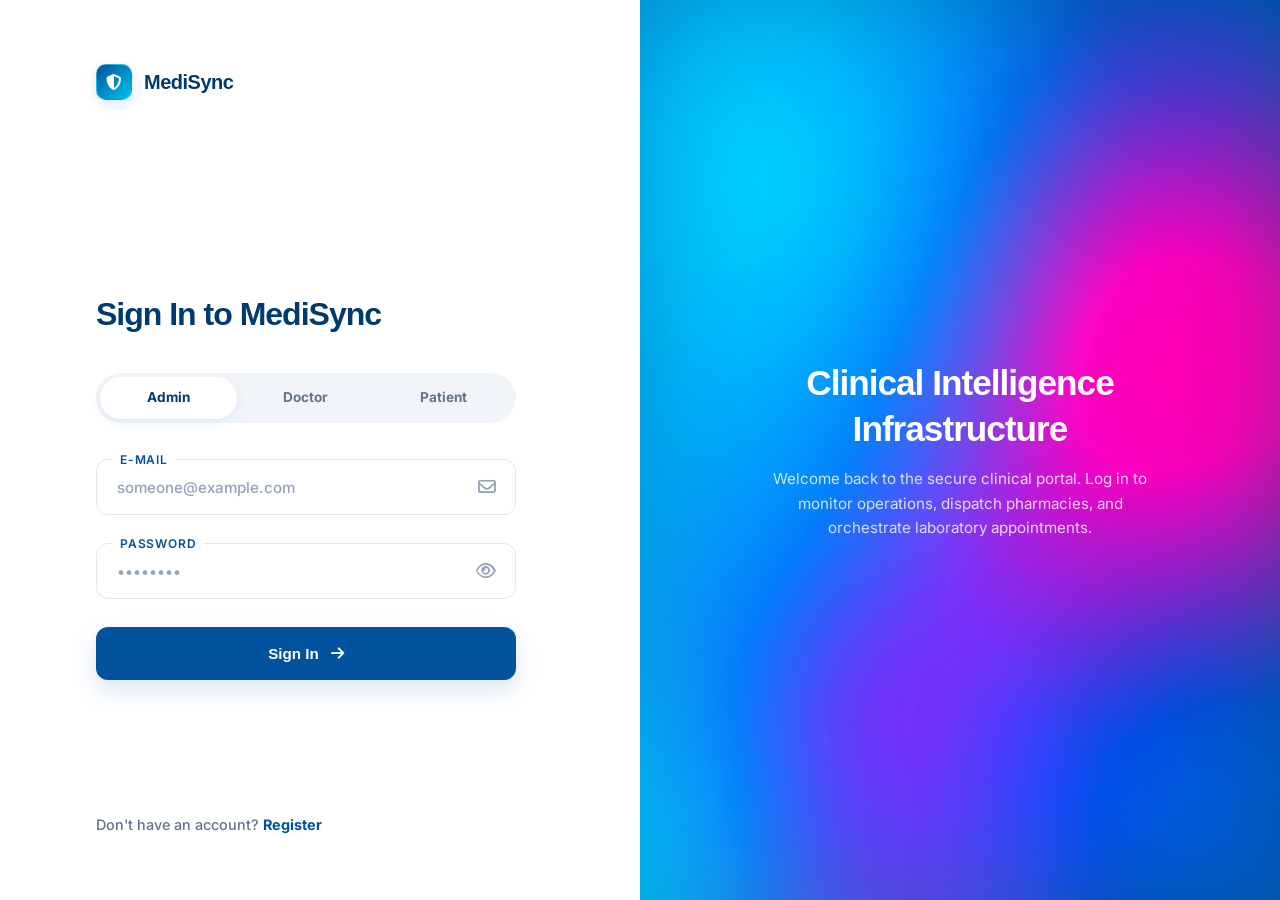
==== commit 271bfdc1: "Resolve doctor merge conflicts - Keep Admin version" ====
--- a/Frontend/admin.html
+++ b/Frontend/admin.html
@@ -41,7 +41,7 @@
                 <div class="user-profile">
                     <div class="user-info">
                         <p class="user-name">Administrator</p>
-                        <!-- <p class="user-role">System Level 4</p> -->
+                        <p class="user-role">System Level 4</p>
                     </div>
                     <img src="https://ui-avatars.com/api/?name=Admin+User&background=2563eb&color=white" class="user-avatar" alt="Admin">
                 </div>
@@ -91,7 +91,7 @@
                     </div>
                     <div class="form-group">
                         <label>Email Address</label>
-                        <input type="email" id="adm-email" placeholder="someone@example.com" required>
+                        <input type="email" id="adm-email" placeholder="admin@medisync.pro" required>
                     </div>
                     <div class="form-group">
                         <label>Access Credential (Password)</label>
@@ -101,6 +101,7 @@
                         <label>Administrative Role</label>
                         <select id="adm-role">
                             <option value="ADMIN">System Administrator</option>
+                            <option value="SUPER_ADMIN">Regional Super Admin</option>
                         </select>
                     </div>
                 </div>
@@ -114,7 +115,6 @@
 
     <script src="js/common.js"></script>
     <script>
-        const currentUser = JSON.parse(localStorage.getItem('user'));
         window.allAdmins = [];
 
         async function loadAdmins() {
@@ -133,7 +133,7 @@
             const filtered = allAdmins.filter(a => {
                 const user = (a.username || '').toLowerCase();
                 const email = (a.email || '').toLowerCase();
-                const role = "ADMIN";
+                const role = (a.role || '').toLowerCase();
                 
                 return user.includes(searchTerm) || 
                        email.includes(searchTerm) || 
@@ -147,23 +147,20 @@
                 return;
             }
 
-            tbody.innerHTML = filtered.map(a => {
-                const isSelf = currentUser && (currentUser.id == a.id);
-                return `
-                    <tr>
-                        <td><span class="user-name">${a.username}</span></td>
-                        <td><span class="user-name">${a.email}</span></td>
-                        <td><span class="info-tag">${a.role}</span></td>
-                        <td><span class="status-badge CONFIRMED">Active</span></td>
-                        <td>
-                            <div class="action-btns">
-                                <button class="btn-action-light" onclick="editAdmin(${a.id})"><i class="fas fa-edit"></i></button>
-                                ${isSelf ? '' : `<button class="btn-action-light delete" onclick="deleteAdmin(${a.id})"><i class="fas fa-trash-alt"></i></button>`}
-                            </div>
-                        </td>
-                    </tr>
-                `;
-            }).join('');
+            tbody.innerHTML = filtered.map(a => `
+                <tr>
+                    <td><span class="user-name">${a.username}</span></td>
+                    <td><span class="user-name">${a.email}</span></td>
+                    <td><span class="info-tag">${a.role}</span></td>
+                    <td><span class="status-badge CONFIRMED">Active</span></td>
+                    <td>
+                        <div class="action-btns">
+                            <button class="btn-action-light" onclick="editAdmin(${a.id})"><i class="fas fa-edit"></i></button>
+                            <button class="btn-action-light delete" onclick="deleteAdmin(${a.id})"><i class="fas fa-trash-alt"></i></button>
+                        </div>
+                    </td>
+                </tr>
+            `).join('');
         }
 
         // Live Search Handler
@@ -212,7 +209,7 @@
 
             const data = {
                 username: document.getElementById('adm-user').value,
-                email: document.getElementById('adm-email').value,                
+                email: document.getElementById('adm-email').value,
                 role: document.getElementById('adm-role').value
             };
             
@@ -237,10 +234,6 @@
         });
 
         async function deleteAdmin(id) {
-            if (currentUser && currentUser.id == id) {
-                showToast('You cannot delete your own admin account.', 'error');
-                return;
-            }
             if (await showCustomConfirm('Are you sure you want to revoke all administrative access for this user?')) {
                 try {
                     await apiFetch(`/admins/${id}`, 'DELETE');
--- a/Frontend/css/dashboard.css
+++ b/Frontend/css/dashboard.css
@@ -1,54 +1,44 @@
 /* 
    MediSync Pro - International Standard Clinical Design System
-   Architecture: High-Fidelity Enterprise Health Analytics Identity
+   Architecture: High-Fidelity Corporate Health Identity
    Author: Antigravity AI
 */
 
-@import url('https://fonts.googleapis.com/css2?family=Inter:wght@300;400;500;600;700&display=swap');
+@import url('https://fonts.googleapis.com/css2?family=Inter:wght@300;400;500;600;700;800&family=Poppins:wght@300;400;500;600;700;800&display=swap');
 
 :root {
-    /* Color Palette: Clean Minimalist Tech */
-    --primary: #2563EB;          /* Vibrant Royal Blue */
-    --primary-dark: #1E40AF;     /* Deep Royal Blue for high contrast */
-    --primary-light: #EFF6FF;    /* Soft blue canvas tint */
-    --accent: #0D9488;           /* Clean Minimalist Teal */
-    --accent-hover: #0F766E;
+    /* Corporate Health Palette */
+    --primary: #00539C;
+    --primary-dark: #003a6e;
+    --primary-light: rgba(0, 83, 156, 0.15);
+    --accent: #00C4EE;
+    --accent-hover: #00E5FF;
     
-    /* Semantic Status Indicators - Pastel & Desaturated Alert States */
-    --success: #DEF7EC;
-    --success-text: #03543F;
-    --success-border: #BCF0DA;
+    /* Semantic Clinical Colors */
+    --success: #10B981;
+    --warning: #F59E0B;
+    --danger: #EF4444;
+    --info: #00C4EE;
     
-    --warning: #FEF3C7;
-    --warning-text: #92400E;
-    --warning-border: #FDE68A;
-    
-    --danger: #FDE8E8;
-    --danger-text: #9B1C1C;
-    --danger-border: #F8B4B4;
-    
-    --info: #EBF5FF;
-    --info-text: #1E40AF;
-    --info-border: #BFDBFE;
-    
-    /* High-Fidelity Card Tokens */
+    /* Crisp Card Tokens */
     --glass-bg: #FFFFFF;
-    --glass-border: #E2E8F0;      /* Hairline border */
+    --glass-border: #E2E8F0;
     --glass-blur: none;
     
     /* Neutrals */
-    --text-main: #0F172A;        /* Charcoal / Near-Black for metrics and primary headers */
-    --text-muted: #64748B;       /* Slate Gray for secondary text & labels */
-    --bg-main: #F8FAFC;          /* Clean Cool-Gray Canvas Background */
+    --text-main: #1E293B;
+    --text-muted: #64748B;
+    --bg-mesh: radial-gradient(at 0% 0%, rgba(0, 83, 156, 0.05) 0, transparent 50%), 
+               radial-gradient(at 100% 0%, rgba(0, 196, 238, 0.08) 0, transparent 50%);
     
-    /* Elegant Shadows: Minimal and Diffuse */
-    --shadow-3d: 0 1px 3px 0 rgba(15, 23, 42, 0.05), 0 1px 2px -1px rgba(15, 23, 42, 0.05);
+    /* Elegant Shadows */
+    --shadow-3d: 0 4px 20px rgba(0, 83, 156, 0.04), 0 10px 30px rgba(0, 83, 156, 0.06);
     --shadow-inner: none;
     
-    /* Layout Radius (Strict 8px–12px radius) */
-    --radius-lg: 12px;
-    --radius-md: 8px;
-    --sidebar-width: 260px;
+    /* Layout */
+    --radius-lg: 16px;
+    --radius-md: 12px;
+    --sidebar-width: 280px;
 }
 
 * {
@@ -58,10 +48,12 @@
 }
 
 body {
-    font-family: 'Inter', -apple-system, BlinkMacSystemFont, "Segoe UI", Roboto, Helvetica, Arial, sans-serif;
-    background: var(--bg-main);
+    font-family: 'Inter', sans-serif;
+    background: #F4F7FC;
+    background-image: var(--bg-mesh);
+    background-attachment: fixed;
     color: var(--text-main);
-    line-height: 1.5;
+    line-height: 1.6;
     min-height: 100vh;
 }
 
@@ -74,22 +66,23 @@
 .mt-4 { margin-top: 1rem; }
 .mt-8 { margin-top: 2rem; }
 
-/* --- Sidebar: Clean Modern White --- */
+/* --- Sidebar: Deep Glass --- */
 .sidebar {
     width: var(--sidebar-width);
-    background: #FFFFFF;
-    border-right: 1px solid #E2E8F0;
-    color: var(--text-main);
-    padding: 2.5rem 1.25rem;
+    background: var(--primary-dark);
+    border-right: 1px solid rgba(255,255,255,0.05);
+    color: white;
+    padding: 2.5rem 1.5rem;
     position: fixed;
     height: 100vh;
     z-index: 100;
+    box-shadow: 10px 0 40px rgba(0, 83, 156, 0.08);
     overflow-y: auto;
     display: flex;
     flex-direction: column;
 }
 
-/* Custom Scrollbar for Sidebar */
+/* Custom Premium Scrollbar for Sidebar */
 .sidebar::-webkit-scrollbar {
     width: 4px;
 }
@@ -97,69 +90,64 @@
     background: transparent;
 }
 .sidebar::-webkit-scrollbar-thumb {
-    background: rgba(15, 23, 42, 0.06);
+    background: rgba(255, 255, 255, 0.1);
     border-radius: 10px;
 }
 .sidebar::-webkit-scrollbar-thumb:hover {
-    background: rgba(15, 23, 42, 0.12);
+    background: rgba(255, 255, 255, 0.2);
 }
 
 .logo-section {
     display: flex;
     align-items: center;
-    gap: 0.75rem;
-    margin-bottom: 3rem;
+    gap: 1rem;
+    margin-bottom: 3.5rem;
 }
 
 .logo-icon {
-    width: 38px;
-    height: 38px;
-    background: var(--primary);
-    border-radius: 8px;
+    width: 42px;
+    height: 42px;
+    background: linear-gradient(135deg, var(--primary), var(--accent));
+    border-radius: 12px;
     display: flex;
     align-items: center;
     justify-content: center;
-    font-size: 1.1rem;
+    font-size: 1.25rem;
+    box-shadow: 0 8px 20px rgba(0, 83, 156, 0.25);
+    border: 1px solid rgba(255,255,255,0.15);
+}
+
+.nav-links { display: flex; flex-direction: column; gap: 0.75rem; }
+
+.nav-item {
+    display: flex;
+    align-items: center;
+    gap: 1rem;
+    padding: 0.9rem 1.25rem;
+    text-decoration: none;
+    color: rgba(255,255,255,0.65);
+    border-radius: var(--radius-md);
+    font-weight: 600;
+    transition: all 0.4s cubic-bezier(0.175, 0.885, 0.32, 1.275);
+}
+
+.nav-item:hover {
+    background: rgba(255,255,255,0.06);
     color: white;
-}
-
-.logo-text {
-    font-size: 1.2rem;
-    font-weight: 700;
-    color: var(--text-main);
-    letter-spacing: -0.5px;
-}
-
-.nav-links { display: flex; flex-direction: column; gap: 0.35rem; }
-
-.nav-item {
-    display: flex;
-    align-items: center;
-    gap: 0.75rem;
-    padding: 0.75rem 1rem;
-    text-decoration: none;
-    color: var(--text-muted);
-    border-radius: var(--radius-md);
-    font-weight: 500;
-    font-size: 0.875rem;
-    transition: all 0.2s ease;
-}
-
-.nav-item:hover {
-    background: #F1F5F9;
-    color: var(--text-main);
+    transform: translateX(10px);
 }
 
 .nav-item.active {
-    background: var(--primary-light);
-    color: var(--primary);
-    font-weight: 600;
+    background: var(--accent);
+    color: var(--primary-dark);
+    box-shadow: 0 8px 25px rgba(0, 196, 238, 0.25);
+    border: 1px solid rgba(255,255,255,0.2);
 }
 
 /* --- Content Area --- */
 .content-wrapper {
     margin-left: var(--sidebar-width);
-    padding: 2.5rem 3rem;
+    padding: 3rem;
     min-height: 100vh;
 }
 
@@ -167,164 +155,138 @@
     display: flex;
     justify-content: space-between;
     align-items: center;
-    background: #FFFFFF;
+    background: #ffffff;
     border-bottom: 1px solid #E2E8F0;
     padding: 1.25rem 3rem;
-    margin: -2.5rem -3rem 2.5rem -3rem;
-}
-
-/* --- High Density Clean Search --- */
+    margin: -3rem -3rem 3.5rem -3rem;
+    box-shadow: 0 2px 8px rgba(0, 83, 156, 0.04);
+}
+
 .search-container {
     position: relative;
-    width: 400px;
+    width: 450px;
 }
 
 .search-container input {
-    width: 100% !important;
-    padding: 0.65rem 1rem 0.65rem 2.75rem !important;
-    background: #F1F5F9 !important;
-    border: 1px solid #E2E8F0 !important;
-    border-radius: var(--radius-md) !important;
-    font-size: 0.875rem !important;
-    font-weight: 400 !important;
-    color: var(--text-main) !important;
-    box-shadow: none !important;
-    transition: all 0.2s ease !important;
-    background-image: url("data:image/svg+xml,%3Csvg xmlns='http://www.w3.org/2000/svg' fill='none' viewBox='0 0 24 24' stroke='%2364748b'%3E%3Cpath stroke-linecap='round' stroke-linejoin='round' stroke-width='2' d='M21 21l-6-6m2-5a7 7 0 11-14 0 7 7 0 0114 0z'%3E%3C/path%3E%3C/svg%3E") !important;
-    background-repeat: no-repeat !important;
-    background-position: 0.875rem center !important;
-    background-size: 1.1rem !important;
-}
-
-.search-container input::placeholder {
-    color: #94A3B8;
+    width: 100%;
+    padding: 1rem 1rem 1rem 3.5rem;
+    background: var(--glass-bg);
+    backdrop-filter: blur(10px);
+    border: 1px solid var(--glass-border);
+    border-radius: var(--radius-md);
+    box-shadow: var(--shadow-3d);
+    transition: all 0.3s;
 }
 
 .search-container input:focus {
-    background: white !important;
-    border-color: var(--primary) !important;
-    box-shadow: 0 0 0 2px rgba(37, 99, 235, 0.15) !important;
     outline: none;
-}
-
-/* --- Modular Grid Cards --- */
+    background: white;
+    transform: translateY(-2px);
+    box-shadow: 0 15px 30px rgba(0,0,0,0.08);
+    border-color: var(--primary);
+}
+
+/* --- 3D Glass Cards --- */
 .stat-card, .data-table-container, .roster-card, .upcoming-card, .schedule-card {
-    background: #FFFFFF;
+    background: var(--glass-bg);
+    backdrop-filter: var(--glass-blur);
+    -webkit-backdrop-filter: var(--glass-blur);
     border: 1px solid var(--glass-border);
     border-radius: var(--radius-lg);
     box-shadow: var(--shadow-3d);
-    transition: all 0.25s ease;
-}
-
-.stats-grid { display: grid; grid-template-columns: repeat(4, 1fr); gap: 1.5rem; margin-bottom: 2.5rem; }
-
-.stat-card { padding: 1.5rem; }
+    transition: all 0.5s cubic-bezier(0.23, 1, 0.32, 1);
+}
+
+.stats-grid { display: grid; grid-template-columns: repeat(4, 1fr); gap: 2rem; margin-bottom: 4rem; }
+
+.stat-card { padding: 2rem; }
 
 .stat-card:hover {
-    border-color: #CBD5E1;
-    box-shadow: 0 4px 6px -1px rgba(15, 23, 42, 0.05), 0 2px 4px -1px rgba(15, 23, 42, 0.03);
+    transform: translateY(-12px) perspective(1000px) rotateX(4deg);
+    box-shadow: 0 40px 80px rgba(0,0,0,0.15);
+    border-color: rgba(255,255,255,0.8);
 }
 
 .stat-card .icon-box {
-    width: 44px;
-    height: 44px;
-    border-radius: 8px;
+    width: 54px;
+    height: 54px;
+    border-radius: 14px;
     display: flex;
     align-items: center;
     justify-content: center;
-    font-size: 1.2rem;
-    margin-bottom: 1.25rem;
-    background: #F8FAFC;
-    border: 1px solid #E2E8F0;
-    color: var(--text-muted);
-}
-
-.stat-card:hover .icon-box {
-    color: var(--primary);
-    background: var(--primary-light);
-    border-color: #BFDBFE;
+    font-size: 1.5rem;
+    margin-bottom: 1.5rem;
+    background: rgba(255,255,255,0.5);
+    box-shadow: var(--shadow-inner);
+    border: 1px solid var(--glass-border);
 }
 
 .stat-card .value {
-    font-size: 1.85rem;
+    font-size: 2.2rem;
+    font-weight: 800;
+    font-family: 'Poppins', sans-serif;
+    background: linear-gradient(135deg, var(--primary-dark), var(--primary));
+    -webkit-background-clip: text;
+    -webkit-text-fill-color: transparent;
+}
+
+/* --- Premium 3D Buttons --- */
+.btn-primary, .btn-premium-primary, .btn-add-premium, .btn-book-premium {
+    background: linear-gradient(135deg, var(--primary), var(--primary-dark));
+    color: white;
+    padding: 1rem 2rem;
+    border-radius: 14px;
     font-weight: 700;
-    color: var(--text-main);
-    letter-spacing: -0.5px;
-    line-height: 1.2;
-}
-
-.stat-card .label {
-    font-size: 0.8rem;
-    font-weight: 500;
-    color: var(--text-muted);
-    margin-top: 0.25rem;
-}
-
-/* --- Sleek Flat Buttons --- */
-.btn-primary, .btn-premium-primary, .btn-add-premium, .btn-book-premium {
-    background: var(--primary);
-    color: white;
-    padding: 0.65rem 1.25rem;
-    border-radius: var(--radius-md);
-    font-weight: 600;
-    font-size: 0.875rem;
-    border: 1px solid transparent;
+    border: 1px solid rgba(255,255,255,0.2);
     cursor: pointer;
-    display: inline-flex;
+    display: flex;
     align-items: center;
     justify-content: center;
-    gap: 0.5rem;
-    transition: all 0.2s ease;
-    box-shadow: 0 1px 2px 0 rgba(0, 0, 0, 0.05);
-}
-
-.btn-primary:hover, .btn-premium-primary:hover, .btn-add-premium:hover, .btn-book-premium:hover {
-    background: var(--primary-dark);
-}
-
-/* --- Top Header Profile --- */
+    gap: 0.75rem;
+    transition: all 0.4s cubic-bezier(0.175, 0.885, 0.32, 1.275);
+    box-shadow: 0 10px 25px rgba(67, 97, 238, 0.3), inset 0 1px 0 rgba(255,255,255,0.4);
+}
+
+.btn-primary:hover, .btn-premium-primary:hover {
+    transform: translateY(-5px) scale(1.03);
+    box-shadow: 0 20px 45px rgba(67, 97, 238, 0.45);
+}
+
+/* --- Top Header Extensions --- */
 .header-actions {
     display: flex;
     align-items: center;
-    gap: 1.25rem;
+    gap: 1.5rem;
 }
 
 .notification-bell {
     position: relative;
     cursor: pointer;
-    font-size: 1.15rem;
+    font-size: 1.3rem;
     color: var(--text-muted);
-    width: 36px;
-    height: 36px;
-    display: flex;
-    align-items: center;
-    justify-content: center;
-    border-radius: var(--radius-md);
-    border: 1px solid #E2E8F0;
-    background: #FFFFFF;
 }
 
 .notification-badge {
     position: absolute;
-    top: 6px;
-    right: 6px;
-    width: 8px;
-    height: 8px;
-    background: #EF4444;
-    border: 1px solid white;
+    top: -5px;
+    right: -5px;
+    width: 14px;
+    height: 14px;
+    background: var(--danger);
+    border: 2px solid white;
     border-radius: 50%;
 }
 
 .header-divider {
     width: 1px;
-    height: 24px;
-    background: #E2E8F0;
+    height: 30px;
+    background: var(--glass-border);
 }
 
 .user-profile {
     display: flex;
     align-items: center;
-    gap: 0.75rem;
+    gap: 1rem;
 }
 
 .user-info {
@@ -332,232 +294,275 @@
 }
 
 .user-name {
-    font-size: 0.875rem;
-    font-weight: 600;
-    color: var(--text-main);
+    font-size: 0.95rem;
+    font-weight: 800;
 }
 
 .user-role {
     font-size: 0.75rem;
     color: var(--text-muted);
-    font-weight: 500;
+    font-weight: 600;
 }
 
 .user-avatar {
-    width: 36px;
-    height: 36px;
-    border-radius: 8px;
-    border: 1px solid #E2E8F0;
-}
-
-/* --- Dashboard Welcome --- */
-.dashboard-welcome { margin-bottom: 2.25rem; }
+    width: 45px;
+    height: 45px;
+    border-radius: 12px;
+    box-shadow: var(--shadow-3d);
+    border: 1px solid var(--glass-border);
+}
+
+/* --- Dashboard Specifics --- */
+.dashboard-welcome { margin-bottom: 3rem; }
 .dashboard-welcome h1 {
-    font-size: 1.75rem;
-    font-weight: 700;
-    letter-spacing: -0.5px;
-    color: var(--text-main);
-    margin-bottom: 0.25rem;
-}
-.dashboard-welcome p {
-    font-size: 0.875rem;
-    color: var(--text-muted);
+    font-size: 2.5rem;
+    font-weight: 800;
+    letter-spacing: -1px;
+    background: linear-gradient(135deg, var(--primary-dark), var(--primary));
+    -webkit-background-clip: text;
+    -webkit-text-fill-color: transparent;
+    font-family: 'Poppins', sans-serif;
+    margin-bottom: 0.5rem;
 }
 
 .dashboard-grid {
     display: grid;
     grid-template-columns: 2fr 1fr;
-    gap: 1.5rem;
-}
-
-/* Muted metrics indicators */
-.stats-patients { background: #EFF6FF !important; color: #1E40AF !important; }
-.stats-appointments { background: #DEF7EC !important; color: #03543F !important; }
-.stats-doctors { background: #FEF3C7 !important; color: #92400E !important; }
-.stats-revenue { background: #FDE8E8 !important; color: #9B1C1C !important; }
+    gap: 2rem;
+}
+
+.stats-patients { background: rgba(37, 99, 235, 0.1); color: #2563eb; }
+.stats-appointments { background: rgba(16, 185, 129, 0.1); color: #10b981; }
+.stats-doctors { background: rgba(245, 158, 11, 0.1); color: #f59e0b; }
+.stats-revenue { background: rgba(239, 68, 68, 0.1); color: #ef4444; }
 
 .view-all-link {
     color: var(--primary);
     text-decoration: none;
-    font-size: 0.875rem;
-    font-weight: 600;
-    transition: all 0.2s ease;
+    font-size: 0.9rem;
+    font-weight: 800;
+    transition: all 0.3s;
 }
 
 .view-all-link:hover {
-    color: var(--primary-dark);
+    transform: translateX(5px);
 }
 
 .audit-timeline {
     display: flex;
     flex-direction: column;
-    gap: 1.25rem;
-    padding-top: 0.75rem;
-}
-
-/* --- Search Dropdown --- */
+    gap: 1.5rem;
+    padding-top: 1rem;
+}
+
+/* --- Search Autocomplete --- */
+.search-container { position: relative; }
 #search-results-dropdown {
     position: absolute;
-    top: calc(100% + 8px);
+    top: calc(100% + 10px);
     left: 0;
     width: 100%;
-    background: #FFFFFF;
-    border: 1px solid #E2E8F0;
-    border-radius: var(--radius-lg);
-    box-shadow: 0 10px 15px -3px rgba(0, 0, 0, 0.05), 0 4px 6px -2px rgba(0, 0, 0, 0.02);
+    background: rgba(255, 255, 255, 0.9);
+    backdrop-filter: blur(15px);
+    border: 1px solid var(--glass-border);
+    border-radius: 18px;
+    box-shadow: 0 20px 40px rgba(0,0,0,0.15);
     z-index: 1000;
-    max-height: 350px;
+    max-height: 400px;
     overflow-y: auto;
     display: none;
+    padding: 0.75rem;
+}
+
+#search-results-dropdown.active { display: block; animation: slideDown 0.3s ease; }
+
+.search-result-item {
+    padding: 1rem;
+    border-radius: 12px;
+    cursor: pointer;
+    transition: all 0.2s;
+    display: flex;
+    align-items: center;
+    gap: 1rem;
+}
+
+.search-result-item:hover { background: rgba(37, 99, 235, 0.08); transform: translateX(5px); }
+.search-result-item i { color: var(--primary); font-size: 1.1rem; }
+.search-result-item .name { font-weight: 800; color: var(--text-main); display: block; }
+.search-result-item .meta { font-size: 0.75rem; color: var(--text-muted); font-weight: 600; }
+
+@keyframes slideDown {
+    from { opacity: 0; transform: translateY(-10px); }
+    to { opacity: 1; transform: translateY(0); }
+}
+.patient-mgmt-header, .doctor-mgmt-header, .appt-mgmt-header, .record-mgmt-header, .billing-header, .admin-header {
+    display: flex;
+    justify-content: space-between;
+    align-items: center;
+    margin-bottom: 1.5rem;
     padding: 0.5rem;
 }
 
-#search-results-dropdown.active { display: block; }
-
-.search-result-item {
-    padding: 0.75rem;
-    border-radius: var(--radius-md);
-    cursor: pointer;
-    transition: all 0.15s ease;
-    display: flex;
-    align-items: center;
-    gap: 0.75rem;
-}
-
-.search-result-item:hover { background: var(--primary-light); }
-.search-result-item i { color: var(--primary); font-size: 1rem; }
-.search-result-item .name { font-weight: 600; color: var(--text-main); font-size: 0.875rem; }
-.search-result-item .meta { font-size: 0.75rem; color: var(--text-muted); font-weight: 400; }
-
-/* --- Headers --- */
-.patient-mgmt-header, .doctor-mgmt-header, .appt-mgmt-header, .record-mgmt-header, .billing-header, .admin-header {
-    display: flex;
-    justify-content: space-between;
-    align-items: center;
-    margin-bottom: 2rem;
-}
-
 .patient-mgmt-header h1, .doctor-mgmt-header h1, .appt-mgmt-header h1, .record-mgmt-header h1, .billing-header h1, .admin-header h1 {
-    font-size: 1.75rem;
-    font-weight: 700;
-    letter-spacing: -0.5px;
-    color: var(--text-main);
-}
-
-/* --- Scheduler Layout --- */
+    font-size: 2.5rem;
+    font-weight: 800;
+    letter-spacing: -1px;
+    background: linear-gradient(135deg, var(--primary-dark), var(--primary));
+    -webkit-background-clip: text;
+    -webkit-text-fill-color: transparent;
+    font-family: 'Poppins', sans-serif;
+}
+
+/* --- Specialized Layouts --- */
 .scheduler-layout {
     display: grid;
     grid-template-columns: 2.4fr 1fr;
+    gap: 2rem;
+    margin-top: 1rem;
+}
+
+.calendar-nav {
+    display: flex;
+    align-items: center;
     gap: 1.5rem;
-}
-
-.calendar-nav {
-    display: flex;
-    align-items: center;
-    gap: 1rem;
+    margin-top: 0.5rem;
 }
 
 .calendar-nav h2 {
-    font-size: 1.15rem;
-    font-weight: 600;
+    font-size: 1.25rem;
+    font-weight: 800;
     color: var(--text-main);
 }
 
 .calendar-nav i {
     cursor: pointer;
     color: var(--text-muted);
-    transition: all 0.2s ease;
-}
-
-.calendar-nav i:hover { color: var(--primary); }
+    transition: all 0.3s;
+}
+
+.calendar-nav i:hover { color: var(--primary); transform: scale(1.2); }
 
 .upcoming-item {
-    background: #F8FAFC;
-    padding: 1rem;
-    border-radius: var(--radius-md);
-    margin-bottom: 0.75rem;
-    border: 1px solid #E2E8F0;
-    transition: all 0.2s ease;
+    background: rgba(255, 255, 255, 0.4);
+    backdrop-filter: blur(5px);
+    padding: 1.5rem;
+    border-radius: 20px;
+    margin-bottom: 1.25rem;
+    border: 1px solid var(--glass-border);
+    box-shadow: var(--shadow-3d);
+    transition: all 0.3s cubic-bezier(0.175, 0.885, 0.32, 1.275);
 }
 
 .upcoming-item:hover {
-    border-color: #BFDBFE;
-    background: #FFFFFF;
-}
-
-.upcoming-item h4 { font-size: 0.875rem; font-weight: 600; color: var(--text-main); }
-.upcoming-item p { font-size: 0.75rem; color: var(--text-muted); font-weight: 500; margin-top: 0.15rem; }
+    transform: translateX(10px) scale(1.02);
+    background: rgba(255, 255, 255, 0.7);
+    box-shadow: 0 15px 35px rgba(0,0,0,0.1);
+}
+
+.upcoming-item h4 { font-size: 1rem; font-weight: 800; color: var(--text-main); margin-bottom: 0.25rem; }
+.upcoming-item p { font-size: 0.8rem; font-weight: 700; color: var(--text-muted); }
 
 .patient-avatar, .doc-avatar {
-    width: 36px;
-    height: 36px;
-    border-radius: 6px;
-    background: #F1F5F9;
+    width: 44px;
+    height: 44px;
+    border-radius: 12px;
+    background: rgba(255,255,255,0.4);
     display: flex;
     align-items: center;
     justify-content: center;
-    font-weight: 600;
-    font-size: 0.85rem;
+    font-weight: 800;
     color: var(--primary);
-    border: 1px solid #E2E8F0;
-}
-
-/* Grid Column Widths */
+    box-shadow: var(--shadow-inner);
+    border: 1px solid var(--glass-border);
+}
+
+/* --- Search Containers --- */
+.search-container {
+    position: relative;
+    width: 500px;
+}
+
+.search-container input {
+    width: 100% !important;
+    padding: 1rem 1.5rem 1rem 3.5rem !important;
+    background: rgba(255, 255, 255, 0.4) !important;
+    backdrop-filter: blur(12px) !important;
+    border: 1.5px solid rgba(67, 97, 238, 0.2) !important;
+    border-radius: 16px !important;
+    font-size: 0.95rem !important;
+    font-weight: 500 !important;
+    color: var(--text-main) !important;
+    box-shadow: 0 8px 32px rgba(0, 0, 0, 0.05) !important;
+    transition: all 0.4s cubic-bezier(0.4, 0, 0.2, 1) !important;
+    background-image: url("data:image/svg+xml,%3Csvg xmlns='http://www.w3.org/2000/svg' fill='none' viewBox='0 0 24 24' stroke='%234361ee'%3E%3Cpath stroke-linecap='round' stroke-linejoin='round' stroke-width='2.5' d='M21 21l-6-6m2-5a7 7 0 11-14 0 7 7 0 0114 0z'%3E%3C/path%3E%3C/svg%3E") !important;
+    background-repeat: no-repeat !important;
+    background-position: 1.25rem center !important;
+    background-size: 1.4rem !important;
+}
+
+.search-container input::placeholder {
+    color: #94a3b8;
+    font-weight: 500;
+}
+
+.search-container input:focus {
+    background: rgba(255, 255, 255, 0.8) !important;
+    border-color: var(--primary) !important;
+    box-shadow: 0 12px 40px rgba(67, 97, 238, 0.15) !important;
+    transform: translateY(-2px);
+    outline: none;
+}
+
+/* Appointment Column Widths */
 .col-appt-time { width: 10%; }
 .col-appt-patient { width: 24%; }
 .col-appt-doctor { width: 24%; }
 .col-appt-reason { width: 18%; }
 .col-appt-status { width: 12%; }
 .col-appt-actions { width: 12%; }
-
-/* --- High-Fidelity Soft Alert Badges --- */
 .status-badge, .badge, .diagnosis-badge, .medicine-tag, .info-tag, .role-badge {
-    padding: 0.25rem 0.65rem;
-    border-radius: 6px;
+    padding: 0.4rem 1rem;
+    border-radius: 50px;
     font-size: 0.75rem;
-    font-weight: 600;
-    letter-spacing: 0.2px;
+    font-weight: 800;
+    text-transform: uppercase;
+    letter-spacing: 0.5px;
     display: inline-flex;
     align-items: center;
-    gap: 0.3rem;
-    text-transform: capitalize;
-    border: 1px solid transparent;
+    gap: 0.4rem;
 }
 
 .status-paid, .badge-success, .status-badge.CONFIRMED, .status-badge.PAID {
-    background: var(--success);
-    color: var(--success-text);
-    border-color: var(--success-border);
+    background: rgba(6, 214, 160, 0.15);
+    color: #065f46;
 }
 
 .status-pending, .badge-warning, .status-badge.PENDING, .diagnosis-badge {
-    background: var(--warning);
-    color: var(--warning-text);
-    border-color: var(--warning-border);
+    background: rgba(255, 209, 102, 0.15);
+    color: #92400e;
 }
 
 .status-cancelled, .badge-danger, .status-badge.CANCELLED {
-    background: var(--danger);
-    color: var(--danger-text);
-    border-color: var(--danger-border);
+    background: rgba(239, 71, 111, 0.15);
+    color: #991b1b;
 }
 
 .medicine-tag, .info-tag, .role-badge, .badge-info {
-    background: var(--info);
-    color: var(--info-text);
-    border-color: var(--info-border);
+    background: rgba(67, 97, 238, 0.1);
+    color: var(--primary);
 }
 
 .role-super {
-    background: #F3E8FF;
-    color: #6B21A8;
-    border-color: #E9D5FF;
-}
-
-/* --- Clean Enterprise Density Tables --- */
+    background: rgba(239, 71, 111, 0.15);
+    color: #991b1b;
+}
+
+/* --- Glass Tables --- */
 .data-table-container, .roster-card {
-    padding: 1.5rem;
-    background: #FFFFFF;
+    padding: 2rem;
+    overflow-x: auto;
+    background: var(--glass-bg);
+    backdrop-filter: var(--glass-blur);
     border: 1px solid var(--glass-border);
     border-radius: var(--radius-lg);
     box-shadow: var(--shadow-3d);
@@ -567,103 +572,110 @@
     display: flex;
     justify-content: space-between;
     align-items: center;
-    margin-bottom: 1.5rem;
+    margin-bottom: 2.5rem;
 }
 
 .roster-header h3 {
-    font-size: 1.1rem;
-    font-weight: 600;
+    font-size: 1.4rem;
+    font-weight: 800;
     color: var(--text-main);
-    letter-spacing: -0.3px;
+    letter-spacing: -0.5px;
 }
 
 .search-roster {
-    width: 280px;
-    background: #F1F5F9 !important;
-    border: 1px solid #E2E8F0 !important;
-    border-radius: var(--radius-md) !important;
-    padding: 0.5rem 1rem 0.5rem 2.5rem !important;
-    font-size: 0.85rem !important;
+    width: 320px;
+    background: rgba(255,255,255,0.4) !important;
+    border: 1px solid var(--glass-border) !important;
+    border-radius: 14px !important;
+    padding: 0.8rem 1.25rem 0.8rem 3rem !important;
+    font-size: 0.9rem !important;
     background-image: url("data:image/svg+xml,%3Csvg xmlns='http://www.w3.org/2000/svg' fill='none' viewBox='0 0 24 24' stroke='%2364748b'%3E%3Cpath stroke-linecap='round' stroke-linejoin='round' stroke-width='2' d='M21 21l-6-6m2-5a7 7 0 11-14 0 7 7 0 0114 0z'%3E%3C/path%3E%3C/svg%3E") !important;
     background-repeat: no-repeat !important;
-    background-position: 0.85rem center !important;
-    background-size: 1rem !important;
+    background-position: 1rem center !important;
+    background-size: 1.2rem !important;
 }
 
 .data-table, .roster-table {
     width: 100%;
-    border-collapse: collapse;
-    border-spacing: 0;
+    border-collapse: separate;
+    border-spacing: 0 0.75rem;
 }
 
 .data-table th, .roster-table th {
-    padding: 0.75rem 1rem;
+    padding: 1rem 1.5rem;
     text-align: left;
-    font-size: 0.72rem;
-    font-weight: 600;
+    font-size: 0.75rem;
+    font-weight: 800;
     color: var(--text-muted);
     text-transform: uppercase;
-    letter-spacing: 0.5px;
-    border-bottom: 1px solid #E2E8F0;
+    letter-spacing: 1.5px;
+    border: none;
 }
 
 .data-table td, .roster-table td {
-    padding: 1rem;
-    background: #FFFFFF;
-    border-bottom: 1px solid #F1F5F9;
-    font-size: 0.875rem;
+    padding: 1.5rem;
+    background: rgba(255, 255, 255, 0.5);
+    border-top: 1px solid rgba(255,255,255,0.2);
+    border-bottom: 1px solid rgba(255,255,255,0.2);
+    font-size: 0.95rem;
     color: var(--text-main);
     vertical-align: middle;
 }
 
+/* Column Widths */
 .col-patient { width: 25%; }
 .col-nic, .col-id { width: 15%; }
 .col-contact { width: 20%; }
 .col-blood, .col-cat { width: 10%; }
 .col-status { width: 10%; }
-.col-actions { width: 120px; }
+.col-actions { width: 150px; }
 
 .data-table tr td:first-child, .roster-table tr td:first-child { 
-    border-left: none; 
-    border-top-left-radius: 0; 
-    border-bottom-left-radius: 0; 
+    border-left: 1px solid rgba(255,255,255,0.2); 
+    border-top-left-radius: 18px; 
+    border-bottom-left-radius: 18px; 
 }
 
 .data-table tr td:last-child, .roster-table tr td:last-child { 
-    border-right: none; 
-    border-top-right-radius: 0; 
-    border-bottom-right-radius: 0; 
+    border-right: 1px solid rgba(255,255,255,0.2); 
+    border-top-right-radius: 18px; 
+    border-bottom-right-radius: 18px; 
 }
 
 .data-table tr:hover td, .roster-table tr:hover td {
-    background: #F8FAFC;
+    background: rgba(255, 255, 255, 0.8);
+    transform: translateY(-2px) scale(1.002);
+    box-shadow: 0 10px 30px rgba(0,0,0,0.04);
 }
 
 .patient-identity {
     display: flex;
     align-items: center;
-    gap: 0.75rem;
-}
-
-/* --- Clean Grid Action Buttons --- */
+    gap: 1.25rem;
+}
+
+/* --- Stylish Action Buttons --- */
 .action-btns { 
     display: flex; 
-    gap: 0.5rem; 
+    gap: 1.25rem; 
     align-items: center; 
+    min-width: 130px; 
     justify-content: flex-start;
 }
 
 .btn-action-light {
-    width: 32px;
-    height: 32px;
-    border-radius: var(--radius-md);
+    width: 44px;
+    height: 44px;
+    border-radius: 14px;
     display: flex;
     align-items: center;
     justify-content: center;
     cursor: pointer;
-    background: #F1F5F9;
-    border: 1px solid #E2E8F0;
-    transition: all 0.15s ease;
+    background: rgba(255,255,255,0.6);
+    backdrop-filter: blur(5px);
+    border: 1px solid var(--glass-border);
+    transition: all 0.4s cubic-bezier(0.175, 0.885, 0.32, 1.275);
+    box-shadow: 4px 4px 10px rgba(0,0,0,0.03);
     color: var(--text-muted);
 }
 
@@ -672,68 +684,80 @@
 }
 
 .btn-action-light:hover {
-    background: #EFF6FF;
+    transform: translateY(-6px) rotate(8deg);
+    background: white;
     color: var(--primary);
-    border-color: #BFDBFE;
-}
-
-.btn-action-light.delete { color: #EF4444; background: #FDE8E8; border-color: #F8B4B4; }
-.btn-action-light.delete:hover { background: #EF4444; color: white; border-color: #EF4444; }
-
-/* --- High-Fidelity Enterprise Modals --- */
+    box-shadow: 0 15px 30px rgba(0,0,0,0.1);
+}
+
+.btn-action-light.delete:hover {
+    color: var(--danger);
+    background: #fff1f2;
+}
+
+.btn-action-light.delete { color: var(--danger); background: rgba(254, 226, 226, 0.5); }
+
+/* --- Glass Modals --- */
 .modal {
     position: fixed;
     inset: 0;
-    background: rgba(15, 23, 42, 0.3);
-    backdrop-filter: blur(4px);
+    background: rgba(15, 23, 42, 0.5);
+    backdrop-filter: blur(12px);
     display: none;
     align-items: center;
     justify-content: center;
     z-index: 1000;
 }
 
-.modal.active { display: flex; }
+.modal.active { display: flex; animation: fadeIn 0.4s ease; }
 
 .modal-content {
-    background: #FFFFFF;
+    background: rgba(255, 255, 255, 0.9);
+    backdrop-filter: blur(30px);
     width: 90%;
-    max-width: 600px;
-    max-height: 85vh;
-    border-radius: var(--radius-lg);
-    padding: 2rem;
-    border: 1px solid #E2E8F0;
-    box-shadow: 0 20px 25px -5px rgba(0, 0, 0, 0.1), 0 10px 10px -5px rgba(0, 0, 0, 0.04);
+    max-width: 650px;
+    max-height: 90vh;
+    border-radius: 28px;
+    padding: 2.5rem;
+    border: 1px solid rgba(255,255,255,0.6);
+    box-shadow: 0 40px 100px rgba(0,0,0,0.2);
     position: relative;
     overflow-y: auto;
+    animation: modalSlideUp 0.5s cubic-bezier(0.175, 0.885, 0.32, 1.275);
+}
+
+@keyframes modalSlideUp {
+    from { transform: translateY(40px); opacity: 0; }
+    to { transform: translateY(0); opacity: 1; }
 }
 
 .modal-close {
     position: absolute;
-    top: 1.25rem;
-    right: 1.25rem;
-    background: #F1F5F9;
+    top: 1.5rem;
+    right: 1.5rem;
+    background: rgba(255,255,255,0.5);
     border: none;
-    width: 28px;
-    height: 28px;
+    width: 36px;
+    height: 36px;
     border-radius: 50%;
     display: flex;
     align-items: center;
     justify-content: center;
     cursor: pointer;
-    transition: all 0.15s ease;
-    color: var(--text-muted);
+    transition: all 0.3s;
 }
 
 .modal-close:hover {
-    background: #EF4444;
+    background: var(--danger);
     color: white;
-}
-
-/* --- Form System --- */
+    transform: rotate(90deg);
+}
+
+/* --- Form Grid System --- */
 .form-grid {
     display: grid;
     grid-template-columns: repeat(2, 1fr);
-    gap: 1.25rem;
+    gap: 1.5rem;
 }
 
 .form-full { grid-column: span 2; }
@@ -743,184 +767,193 @@
     .form-full { grid-column: span 1; }
 }
 
+/* --- Form Glass --- */
 input, select, textarea {
-    background: #FFFFFF !important;
-    border: 1px solid #CBD5E1 !important;
-    border-radius: var(--radius-md) !important;
-    padding: 0.65rem 1rem !important;
-    transition: all 0.15s ease !important;
+    background: #f8faff !important;
+    border: 1.5px solid rgba(67, 97, 238, 0.1) !important;
+    border-radius: 14px !important;
+    padding: 0.9rem 1.25rem !important;
+    transition: all 0.3s !important;
     width: 100%;
     font-family: inherit;
-    font-size: 0.875rem;
-    font-weight: 400;
+    font-size: 0.95rem;
+    font-weight: 600;
     color: var(--text-main);
     box-sizing: border-box;
-    box-shadow: none !important;
+    box-shadow: inset 0 2px 4px rgba(67, 97, 238, 0.03);
 }
 
 input:focus, select:focus, textarea:focus {
+    background: white !important;
+    transform: translateY(-2px);
+    box-shadow: 0 12px 25px rgba(0,0,0,0.06) !important;
     border-color: var(--primary) !important;
-    box-shadow: 0 0 0 2px rgba(37, 99, 235, 0.15) !important;
-    background: #FFFFFF !important;
-}
-
+}
+
+/* --- Form Improvements --- */
 .form-group { margin-bottom: 0.5rem; }
 .form-group label {
     display: block;
     font-size: 0.72rem;
-    font-weight: 600;
+    font-weight: 800;
     color: var(--text-muted);
     text-transform: uppercase;
-    letter-spacing: 0.5px;
-    margin-bottom: 0.4rem;
-    padding-left: 0.15rem;
-}
-
-/* --- Premium Buttons System --- */
+    letter-spacing: 0.8px;
+    margin-bottom: 0.6rem;
+    padding-left: 0.4rem;
+}
+
+/* --- Premium Buttons --- */
 .btn-premium-primary {
-    background: var(--primary);
+    background: linear-gradient(135deg, var(--primary), var(--primary-dark));
     color: white;
-    padding: 0.65rem 1.5rem;
-    border-radius: var(--radius-md);
-    font-weight: 600;
-    font-size: 0.875rem;
+    padding: 0.9rem 2rem;
+    border-radius: 14px;
+    font-weight: 800;
     border: none;
     cursor: pointer;
-    box-shadow: 0 1px 2px 0 rgba(0, 0, 0, 0.05);
-    transition: all 0.15s ease;
+    box-shadow: 0 10px 20px rgba(67, 97, 238, 0.25);
+    transition: all 0.4s cubic-bezier(0.175, 0.885, 0.32, 1.275);
     display: inline-flex;
     align-items: center;
     justify-content: center;
-    gap: 0.5rem;
+    gap: 0.6rem;
 }
 
 .btn-premium-primary:hover {
-    background: var(--primary-dark);
+    transform: translateY(-3px) scale(1.01);
+    box-shadow: 0 15px 35px rgba(67, 97, 238, 0.35);
 }
 
 .btn-premium-outline {
-    background: #FFFFFF;
-    border: 1px solid #CBD5E1;
+    background: rgba(255, 255, 255, 0.4);
+    border: 2px solid var(--glass-border);
     color: var(--text-main);
-    padding: 0.65rem 1.5rem;
-    border-radius: var(--radius-md);
-    font-weight: 600;
-    font-size: 0.875rem;
+    padding: 0.85rem 1.75rem;
+    border-radius: 14px;
+    font-weight: 800;
     cursor: pointer;
-    transition: all 0.15s ease;
+    transition: all 0.3s;
+    backdrop-filter: blur(5px);
 }
 
 .btn-premium-outline:hover {
-    background: #F8FAFC;
+    background: white;
     border-color: var(--primary);
     color: var(--primary);
+    transform: translateY(-2px);
 }
 
 .btn-premium-danger {
-    background: #FDE8E8;
-    border: 1px solid #F8B4B4;
-    color: var(--danger-text);
-    padding: 0.65rem 1.5rem;
-    border-radius: var(--radius-md);
-    font-weight: 600;
-    font-size: 0.875rem;
+    background: rgba(239, 68, 68, 0.1);
+    border: 1.5px solid rgba(239, 68, 68, 0.2);
+    color: var(--danger);
+    padding: 0.85rem 1.75rem;
+    border-radius: 14px;
+    font-weight: 800;
     cursor: pointer;
-    transition: all 0.15s ease;
+    transition: all 0.3s;
 }
 
 .btn-premium-danger:hover {
-    background: #EF4444;
+    background: var(--danger);
     color: white;
-    border-color: #EF4444;
-}
-
-/* --- Sleek Flat Toasts --- */
+    box-shadow: 0 10px 25px rgba(239, 68, 68, 0.3);
+}
+
+/* --- Premium Toasts --- */
 .billing-toast {
     position: fixed;
     top: 2rem;
     right: 2rem;
-    background: #FFFFFF;
-    padding: 1rem 1.5rem;
-    border-radius: var(--radius-lg);
-    box-shadow: 0 10px 15px -3px rgba(0, 0, 0, 0.05), 0 4px 6px -2px rgba(0, 0, 0, 0.02);
-    border: 1px solid #E2E8F0;
+    background: rgba(255, 255, 255, 0.9);
+    backdrop-filter: blur(25px);
+    padding: 1.25rem 2rem;
+    border-radius: 24px;
+    box-shadow: 0 40px 80px rgba(0,0,0,0.18), 0 0 0 1px rgba(255,255,255,0.5) inset;
+    border: 1px solid var(--glass-border);
     display: none;
     align-items: center;
+    gap: 1.5rem;
+    z-index: 10000;
+    animation: toastBounce 0.6s cubic-bezier(0.175, 0.885, 0.32, 1.275);
+}
+
+.toast-content {
+    display: flex;
+    align-items: center;
     gap: 1.25rem;
-    z-index: 10000;
-    animation: toastBounce 0.4s cubic-bezier(0.16, 1, 0.3, 1);
-}
-
-.toast-content {
-    display: flex;
-    align-items: center;
-    gap: 0.75rem;
 }
 
 .toast-content p {
-    font-weight: 600;
+    font-weight: 800;
     color: var(--text-main);
-    font-size: 0.875rem;
+    font-size: 0.95rem;
+    letter-spacing: -0.3px;
 }
 
 .icon-circle {
-    width: 32px;
-    height: 32px;
-    border-radius: 6px;
+    width: 48px;
+    height: 48px;
+    border-radius: 16px;
     display: flex;
     align-items: center;
     justify-content: center;
     color: white;
-    font-size: 1rem;
+    font-size: 1.25rem;
+    box-shadow: 0 10px 20px rgba(0,0,0,0.1);
 }
 
 .btn-dismiss {
-    background: #F1F5F9;
+    background: rgba(15, 23, 42, 0.05);
     border: none;
-    padding: 0.4rem 0.8rem;
-    border-radius: 6px;
-    font-weight: 600;
-    font-size: 0.72rem;
+    padding: 0.6rem 1.2rem;
+    border-radius: 12px;
+    font-weight: 800;
+    font-size: 0.75rem;
     color: var(--text-muted);
     cursor: pointer;
-    transition: all 0.15s ease;
+    transition: all 0.3s;
     text-transform: uppercase;
     letter-spacing: 0.5px;
 }
 
 .btn-dismiss:hover {
-    background: #E2E8F0;
+    background: rgba(15, 23, 42, 0.1);
     color: var(--text-main);
+    transform: scale(1.05);
 }
 
 @keyframes toastBounce {
-    0% { transform: translateY(-20px); opacity: 0; }
-    100% { transform: translateY(0); opacity: 1; }
-}
-
-/* --- Responsive Layouts --- */
+    0% { transform: translateX(120%) scale(0.9); opacity: 0; }
+    70% { transform: translateX(-10px) scale(1.02); opacity: 1; }
+    100% { transform: translateX(0) scale(1); }
+}
+
+
+/* --- Responsive --- */
 @media (max-width: 1200px) { .stats-grid { grid-template-columns: repeat(2, 1fr); } }
 @media (max-width: 768px) {
-    .sidebar { width: 72px; padding: 2rem 0.5rem; }
+    .sidebar { width: 85px; padding: 2rem 1rem; }
     .logo-text, .nav-item span { display: none; }
-    .logo-section { justify-content: center; margin-bottom: 2rem; }
-    .nav-item { justify-content: center; padding: 0.75rem; }
-    .content-wrapper { margin-left: 72px; padding: 1.5rem; }
-}
-
-/* --- Clean Modern Confirmation Overlays --- */
+    .content-wrapper { margin-left: 85px; padding: 2rem; }
+}
+
+@keyframes fadeIn { from { opacity: 0; transform: scale(0.9) translateY(40px); } to { opacity: 1; transform: scale(1) translateY(0); } }
+
+/* --- Custom Confirmation Modal --- */
 .custom-confirm-overlay {
     position: fixed;
     inset: 0;
-    background: rgba(15, 23, 42, 0.3);
-    backdrop-filter: blur(4px);
+    background: rgba(15, 23, 42, 0.4);
+    backdrop-filter: blur(8px);
     z-index: 9999;
     display: flex;
     align-items: center;
     justify-content: center;
     opacity: 0;
     pointer-events: none;
-    transition: opacity 0.2s ease;
+    transition: opacity 0.3s cubic-bezier(0.4, 0, 0.2, 1);
 }
 
 .custom-confirm-overlay.active {
@@ -930,56 +963,65 @@
 
 .custom-confirm-card {
     background: #FFFFFF;
-    border: 1px solid #E2E8F0;
-    border-radius: var(--radius-lg);
-    padding: 2rem;
+    border: 1px solid rgba(226, 232, 240, 0.8);
+    border-radius: 24px;
+    padding: 2.5rem;
     width: 100%;
-    max-width: 400px;
+    max-width: 440px;
     text-align: center;
-    box-shadow: 0 20px 25px -5px rgba(0, 0, 0, 0.1), 0 10px 10px -5px rgba(0, 0, 0, 0.04);
+    box-shadow: 0 25px 50px -12px rgba(0, 83, 156, 0.25), 0 0 1px rgba(0, 0, 0, 0.1);
+    transform: scale(0.9) translateY(20px);
+    transition: transform 0.3s cubic-bezier(0.34, 1.56, 0.64, 1);
+}
+
+.custom-confirm-overlay.active .custom-confirm-card {
+    transform: scale(1) translateY(0);
 }
 
 .confirm-icon-circle {
-    width: 48px;
-    height: 48px;
-    background: #FDE8E8;
-    color: #EF4444;
-    font-size: 1.25rem;
+    width: 64px;
+    height: 64px;
+    background: rgba(239, 68, 68, 0.1);
+    color: #ef4444;
+    font-size: 1.75rem;
     border-radius: 50%;
     display: flex;
     align-items: center;
     justify-content: center;
-    margin: 0 auto 1rem auto;
+    margin: 0 auto 1.5rem auto;
+    box-shadow: 0 8px 16px rgba(239, 68, 68, 0.15);
 }
 
 .custom-confirm-card h3 {
-    font-size: 1.15rem;
-    font-weight: 600;
-    color: var(--text-main);
-    margin-bottom: 0.5rem;
-    letter-spacing: -0.3px;
+    font-family: 'Poppins', sans-serif;
+    font-size: 1.35rem;
+    font-weight: 800;
+    color: var(--primary-dark);
+    margin-bottom: 0.75rem;
+    letter-spacing: -0.5px;
 }
 
 .custom-confirm-card p {
-    font-size: 0.875rem;
+    font-family: 'Inter', sans-serif;
+    font-size: 0.95rem;
     color: var(--text-muted);
-    line-height: 1.5;
-    margin-bottom: 1.5rem;
+    line-height: 1.6;
+    margin-bottom: 2rem;
 }
 
 .confirm-actions {
     display: flex;
-    gap: 0.75rem;
+    gap: 1rem;
 }
 
 .confirm-actions button {
     flex: 1;
-    padding: 0.65rem;
-    border-radius: var(--radius-md);
-    font-weight: 600;
-    font-size: 0.875rem;
+    padding: 0.95rem;
+    border-radius: 12px;
+    font-weight: 700;
+    font-size: 0.9rem;
     cursor: pointer;
-    transition: all 0.15s ease;
+    transition: all 0.25s;
     border: none;
 }
 
@@ -990,13 +1032,17 @@
 
 .btn-confirm-cancel:hover {
     background: #E2E8F0;
+    color: #1E293B;
 }
 
 .btn-confirm-ok {
-    background: #EF4444;
+    background: #ef4444;
     color: #FFFFFF;
+    box-shadow: 0 8px 20px rgba(239, 68, 68, 0.2);
 }
 
 .btn-confirm-ok:hover {
-    background: #DC2626;
-}
+    background: #dc2626;
+    transform: translateY(-2px);
+    box-shadow: 0 12px 24px rgba(239, 68, 68, 0.35);
+}
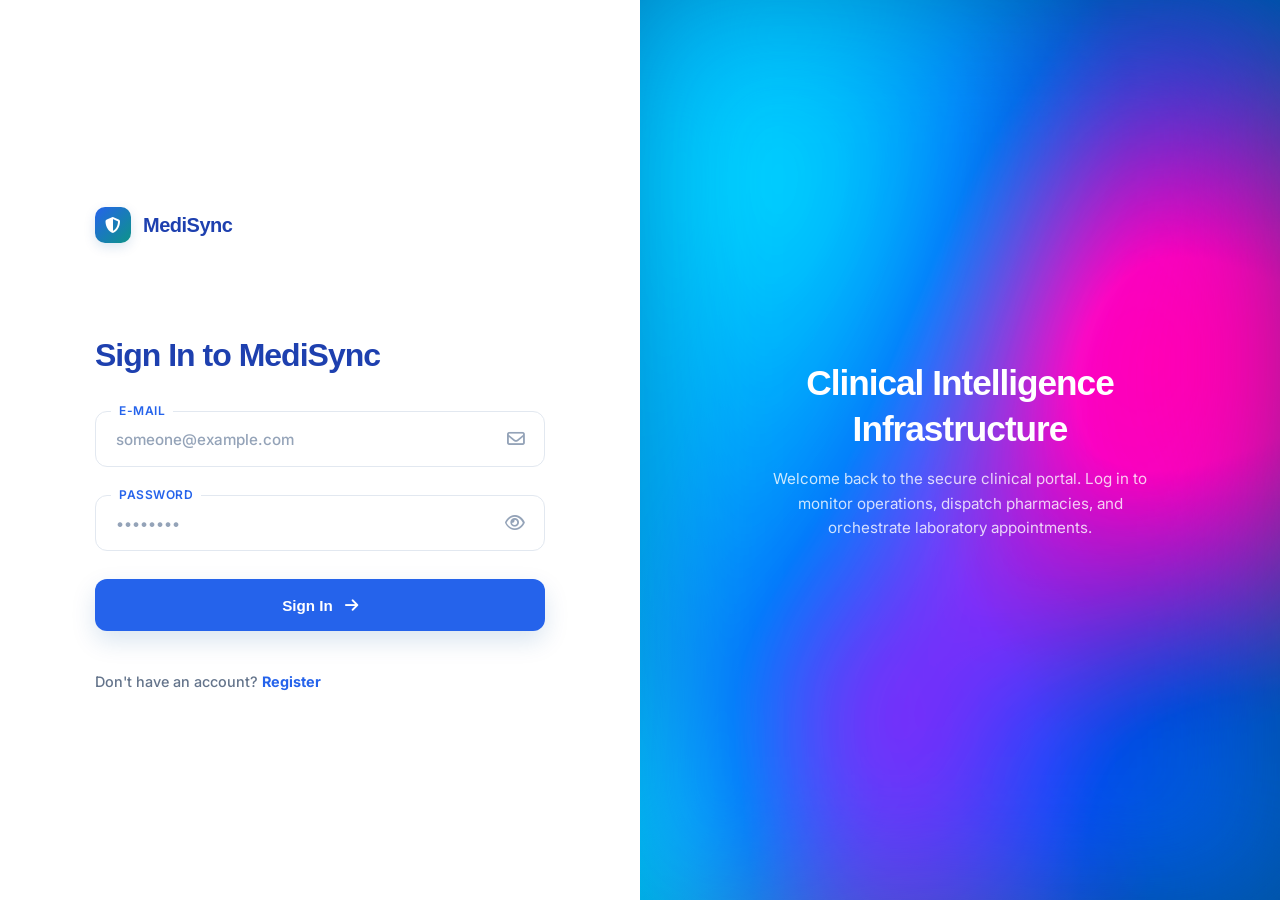
==== commit 4e2f9381: "fixes" ====
--- a/Frontend/admin.html
+++ b/Frontend/admin.html
@@ -41,7 +41,7 @@
                 <div class="user-profile">
                     <div class="user-info">
                         <p class="user-name">Administrator</p>
-                        <p class="user-role">System Level 4</p>
+                        <!-- <p class="user-role">System Level 4</p> -->
                     </div>
                     <img src="https://ui-avatars.com/api/?name=Admin+User&background=2563eb&color=white" class="user-avatar" alt="Admin">
                 </div>
@@ -91,7 +91,7 @@
                     </div>
                     <div class="form-group">
                         <label>Email Address</label>
-                        <input type="email" id="adm-email" placeholder="admin@medisync.pro" required>
+                        <input type="email" id="adm-email" placeholder="someone@example.com" required>
                     </div>
                     <div class="form-group">
                         <label>Access Credential (Password)</label>
@@ -101,7 +101,6 @@
                         <label>Administrative Role</label>
                         <select id="adm-role">
                             <option value="ADMIN">System Administrator</option>
-                            <option value="SUPER_ADMIN">Regional Super Admin</option>
                         </select>
                     </div>
                 </div>
@@ -115,6 +114,7 @@
 
     <script src="js/common.js"></script>
     <script>
+        const currentUser = JSON.parse(localStorage.getItem('user'));
         window.allAdmins = [];
 
         async function loadAdmins() {
@@ -133,7 +133,7 @@
             const filtered = allAdmins.filter(a => {
                 const user = (a.username || '').toLowerCase();
                 const email = (a.email || '').toLowerCase();
-                const role = (a.role || '').toLowerCase();
+                const role = "ADMIN";
                 
                 return user.includes(searchTerm) || 
                        email.includes(searchTerm) || 
@@ -147,20 +147,23 @@
                 return;
             }
 
-            tbody.innerHTML = filtered.map(a => `
-                <tr>
-                    <td><span class="user-name">${a.username}</span></td>
-                    <td><span class="user-name">${a.email}</span></td>
-                    <td><span class="info-tag">${a.role}</span></td>
-                    <td><span class="status-badge CONFIRMED">Active</span></td>
-                    <td>
-                        <div class="action-btns">
-                            <button class="btn-action-light" onclick="editAdmin(${a.id})"><i class="fas fa-edit"></i></button>
-                            <button class="btn-action-light delete" onclick="deleteAdmin(${a.id})"><i class="fas fa-trash-alt"></i></button>
-                        </div>
-                    </td>
-                </tr>
-            `).join('');
+            tbody.innerHTML = filtered.map(a => {
+                const isSelf = currentUser && (currentUser.id == a.id);
+                return `
+                    <tr>
+                        <td><span class="user-name">${a.username}</span></td>
+                        <td><span class="user-name">${a.email}</span></td>
+                        <td><span class="info-tag">${a.role}</span></td>
+                        <td><span class="status-badge CONFIRMED">Active</span></td>
+                        <td>
+                            <div class="action-btns">
+                                <button class="btn-action-light" onclick="editAdmin(${a.id})"><i class="fas fa-edit"></i></button>
+                                ${isSelf ? '' : `<button class="btn-action-light delete" onclick="deleteAdmin(${a.id})"><i class="fas fa-trash-alt"></i></button>`}
+                            </div>
+                        </td>
+                    </tr>
+                `;
+            }).join('');
         }
 
         // Live Search Handler
@@ -209,7 +212,7 @@
 
             const data = {
                 username: document.getElementById('adm-user').value,
-                email: document.getElementById('adm-email').value,
+                email: document.getElementById('adm-email').value,                
                 role: document.getElementById('adm-role').value
             };
             
@@ -234,6 +237,10 @@
         });
 
         async function deleteAdmin(id) {
+            if (currentUser && currentUser.id == id) {
+                showToast('You cannot delete your own admin account.', 'error');
+                return;
+            }
             if (await showCustomConfirm('Are you sure you want to revoke all administrative access for this user?')) {
                 try {
                     await apiFetch(`/admins/${id}`, 'DELETE');
--- a/Frontend/css/dashboard.css
+++ b/Frontend/css/dashboard.css
@@ -1,44 +1,54 @@
 /* 
    MediSync Pro - International Standard Clinical Design System
-   Architecture: High-Fidelity Corporate Health Identity
+   Architecture: High-Fidelity Enterprise Health Analytics Identity
    Author: Antigravity AI
 */
 
-@import url('https://fonts.googleapis.com/css2?family=Inter:wght@300;400;500;600;700;800&family=Poppins:wght@300;400;500;600;700;800&display=swap');
+@import url('https://fonts.googleapis.com/css2?family=Inter:wght@300;400;500;600;700&display=swap');
 
 :root {
-    /* Corporate Health Palette */
-    --primary: #00539C;
-    --primary-dark: #003a6e;
-    --primary-light: rgba(0, 83, 156, 0.15);
-    --accent: #00C4EE;
-    --accent-hover: #00E5FF;
+    /* Color Palette: Clean Minimalist Tech */
+    --primary: #2563EB;          /* Vibrant Royal Blue */
+    --primary-dark: #1E40AF;     /* Deep Royal Blue for high contrast */
+    --primary-light: #EFF6FF;    /* Soft blue canvas tint */
+    --accent: #0D9488;           /* Clean Minimalist Teal */
+    --accent-hover: #0F766E;
     
-    /* Semantic Clinical Colors */
-    --success: #10B981;
-    --warning: #F59E0B;
-    --danger: #EF4444;
-    --info: #00C4EE;
+    /* Semantic Status Indicators - Pastel & Desaturated Alert States */
+    --success: #DEF7EC;
+    --success-text: #03543F;
+    --success-border: #BCF0DA;
     
-    /* Crisp Card Tokens */
+    --warning: #FEF3C7;
+    --warning-text: #92400E;
+    --warning-border: #FDE68A;
+    
+    --danger: #FDE8E8;
+    --danger-text: #9B1C1C;
+    --danger-border: #F8B4B4;
+    
+    --info: #EBF5FF;
+    --info-text: #1E40AF;
+    --info-border: #BFDBFE;
+    
+    /* High-Fidelity Card Tokens */
     --glass-bg: #FFFFFF;
-    --glass-border: #E2E8F0;
+    --glass-border: #E2E8F0;      /* Hairline border */
     --glass-blur: none;
     
     /* Neutrals */
-    --text-main: #1E293B;
-    --text-muted: #64748B;
-    --bg-mesh: radial-gradient(at 0% 0%, rgba(0, 83, 156, 0.05) 0, transparent 50%), 
-               radial-gradient(at 100% 0%, rgba(0, 196, 238, 0.08) 0, transparent 50%);
+    --text-main: #0F172A;        /* Charcoal / Near-Black for metrics and primary headers */
+    --text-muted: #64748B;       /* Slate Gray for secondary text & labels */
+    --bg-main: #F8FAFC;          /* Clean Cool-Gray Canvas Background */
     
-    /* Elegant Shadows */
-    --shadow-3d: 0 4px 20px rgba(0, 83, 156, 0.04), 0 10px 30px rgba(0, 83, 156, 0.06);
+    /* Elegant Shadows: Minimal and Diffuse */
+    --shadow-3d: 0 1px 3px 0 rgba(15, 23, 42, 0.05), 0 1px 2px -1px rgba(15, 23, 42, 0.05);
     --shadow-inner: none;
     
-    /* Layout */
-    --radius-lg: 16px;
-    --radius-md: 12px;
-    --sidebar-width: 280px;
+    /* Layout Radius (Strict 8px–12px radius) */
+    --radius-lg: 12px;
+    --radius-md: 8px;
+    --sidebar-width: 260px;
 }
 
 * {
@@ -48,12 +58,10 @@
 }
 
 body {
-    font-family: 'Inter', sans-serif;
-    background: #F4F7FC;
-    background-image: var(--bg-mesh);
-    background-attachment: fixed;
-    color: var(--text-main);
-    line-height: 1.6;
+    font-family: 'Inter', -apple-system, BlinkMacSystemFont, "Segoe UI", Roboto, Helvetica, Arial, sans-serif;
+    background: var(--bg-main);
+    color: var(--text-main);
+    line-height: 1.5;
     min-height: 100vh;
 }
 
@@ -66,23 +74,22 @@
 .mt-4 { margin-top: 1rem; }
 .mt-8 { margin-top: 2rem; }
 
-/* --- Sidebar: Deep Glass --- */
+/* --- Sidebar: Clean Modern White --- */
 .sidebar {
     width: var(--sidebar-width);
-    background: var(--primary-dark);
-    border-right: 1px solid rgba(255,255,255,0.05);
-    color: white;
-    padding: 2.5rem 1.5rem;
+    background: #FFFFFF;
+    border-right: 1px solid #E2E8F0;
+    color: var(--text-main);
+    padding: 2.5rem 1.25rem;
     position: fixed;
     height: 100vh;
     z-index: 100;
-    box-shadow: 10px 0 40px rgba(0, 83, 156, 0.08);
     overflow-y: auto;
     display: flex;
     flex-direction: column;
 }
 
-/* Custom Premium Scrollbar for Sidebar */
+/* Custom Scrollbar for Sidebar */
 .sidebar::-webkit-scrollbar {
     width: 4px;
 }
@@ -90,64 +97,69 @@
     background: transparent;
 }
 .sidebar::-webkit-scrollbar-thumb {
-    background: rgba(255, 255, 255, 0.1);
+    background: rgba(15, 23, 42, 0.06);
     border-radius: 10px;
 }
 .sidebar::-webkit-scrollbar-thumb:hover {
-    background: rgba(255, 255, 255, 0.2);
+    background: rgba(15, 23, 42, 0.12);
 }
 
 .logo-section {
     display: flex;
     align-items: center;
-    gap: 1rem;
-    margin-bottom: 3.5rem;
+    gap: 0.75rem;
+    margin-bottom: 3rem;
 }
 
 .logo-icon {
-    width: 42px;
-    height: 42px;
-    background: linear-gradient(135deg, var(--primary), var(--accent));
-    border-radius: 12px;
-    display: flex;
-    align-items: center;
-    justify-content: center;
-    font-size: 1.25rem;
-    box-shadow: 0 8px 20px rgba(0, 83, 156, 0.25);
-    border: 1px solid rgba(255,255,255,0.15);
-}
-
-.nav-links { display: flex; flex-direction: column; gap: 0.75rem; }
+    width: 38px;
+    height: 38px;
+    background: var(--primary);
+    border-radius: 8px;
+    display: flex;
+    align-items: center;
+    justify-content: center;
+    font-size: 1.1rem;
+    color: white;
+}
+
+.logo-text {
+    font-size: 1.2rem;
+    font-weight: 700;
+    color: var(--text-main);
+    letter-spacing: -0.5px;
+}
+
+.nav-links { display: flex; flex-direction: column; gap: 0.35rem; }
 
 .nav-item {
     display: flex;
     align-items: center;
-    gap: 1rem;
-    padding: 0.9rem 1.25rem;
+    gap: 0.75rem;
+    padding: 0.75rem 1rem;
     text-decoration: none;
-    color: rgba(255,255,255,0.65);
+    color: var(--text-muted);
     border-radius: var(--radius-md);
-    font-weight: 600;
-    transition: all 0.4s cubic-bezier(0.175, 0.885, 0.32, 1.275);
+    font-weight: 500;
+    font-size: 0.875rem;
+    transition: all 0.2s ease;
 }
 
 .nav-item:hover {
-    background: rgba(255,255,255,0.06);
-    color: white;
-    transform: translateX(10px);
+    background: #F1F5F9;
+    color: var(--text-main);
 }
 
 .nav-item.active {
-    background: var(--accent);
-    color: var(--primary-dark);
-    box-shadow: 0 8px 25px rgba(0, 196, 238, 0.25);
-    border: 1px solid rgba(255,255,255,0.2);
+    background: var(--primary-light);
+    color: var(--primary);
+    font-weight: 600;
 }
 
 /* --- Content Area --- */
 .content-wrapper {
     margin-left: var(--sidebar-width);
-    padding: 3rem;
+    padding: 2.5rem 3rem;
     min-height: 100vh;
 }
 
@@ -155,138 +167,164 @@
     display: flex;
     justify-content: space-between;
     align-items: center;
-    background: #ffffff;
+    background: #FFFFFF;
     border-bottom: 1px solid #E2E8F0;
     padding: 1.25rem 3rem;
-    margin: -3rem -3rem 3.5rem -3rem;
-    box-shadow: 0 2px 8px rgba(0, 83, 156, 0.04);
-}
-
+    margin: -2.5rem -3rem 2.5rem -3rem;
+}
+
+/* --- High Density Clean Search --- */
 .search-container {
     position: relative;
-    width: 450px;
+    width: 400px;
 }
 
 .search-container input {
-    width: 100%;
-    padding: 1rem 1rem 1rem 3.5rem;
-    background: var(--glass-bg);
-    backdrop-filter: blur(10px);
-    border: 1px solid var(--glass-border);
-    border-radius: var(--radius-md);
-    box-shadow: var(--shadow-3d);
-    transition: all 0.3s;
+    width: 100% !important;
+    padding: 0.65rem 1rem 0.65rem 2.75rem !important;
+    background: #F1F5F9 !important;
+    border: 1px solid #E2E8F0 !important;
+    border-radius: var(--radius-md) !important;
+    font-size: 0.875rem !important;
+    font-weight: 400 !important;
+    color: var(--text-main) !important;
+    box-shadow: none !important;
+    transition: all 0.2s ease !important;
+    background-image: url("data:image/svg+xml,%3Csvg xmlns='http://www.w3.org/2000/svg' fill='none' viewBox='0 0 24 24' stroke='%2364748b'%3E%3Cpath stroke-linecap='round' stroke-linejoin='round' stroke-width='2' d='M21 21l-6-6m2-5a7 7 0 11-14 0 7 7 0 0114 0z'%3E%3C/path%3E%3C/svg%3E") !important;
+    background-repeat: no-repeat !important;
+    background-position: 0.875rem center !important;
+    background-size: 1.1rem !important;
+}
+
+.search-container input::placeholder {
+    color: #94A3B8;
 }
 
 .search-container input:focus {
+    background: white !important;
+    border-color: var(--primary) !important;
+    box-shadow: 0 0 0 2px rgba(37, 99, 235, 0.15) !important;
     outline: none;
-    background: white;
-    transform: translateY(-2px);
-    box-shadow: 0 15px 30px rgba(0,0,0,0.08);
-    border-color: var(--primary);
-}
-
-/* --- 3D Glass Cards --- */
+}
+
+/* --- Modular Grid Cards --- */
 .stat-card, .data-table-container, .roster-card, .upcoming-card, .schedule-card {
-    background: var(--glass-bg);
-    backdrop-filter: var(--glass-blur);
-    -webkit-backdrop-filter: var(--glass-blur);
+    background: #FFFFFF;
     border: 1px solid var(--glass-border);
     border-radius: var(--radius-lg);
     box-shadow: var(--shadow-3d);
-    transition: all 0.5s cubic-bezier(0.23, 1, 0.32, 1);
-}
-
-.stats-grid { display: grid; grid-template-columns: repeat(4, 1fr); gap: 2rem; margin-bottom: 4rem; }
-
-.stat-card { padding: 2rem; }
+    transition: all 0.25s ease;
+}
+
+.stats-grid { display: grid; grid-template-columns: repeat(4, 1fr); gap: 1.5rem; margin-bottom: 2.5rem; }
+
+.stat-card { padding: 1.5rem; }
 
 .stat-card:hover {
-    transform: translateY(-12px) perspective(1000px) rotateX(4deg);
-    box-shadow: 0 40px 80px rgba(0,0,0,0.15);
-    border-color: rgba(255,255,255,0.8);
+    border-color: #CBD5E1;
+    box-shadow: 0 4px 6px -1px rgba(15, 23, 42, 0.05), 0 2px 4px -1px rgba(15, 23, 42, 0.03);
 }
 
 .stat-card .icon-box {
-    width: 54px;
-    height: 54px;
-    border-radius: 14px;
-    display: flex;
-    align-items: center;
-    justify-content: center;
-    font-size: 1.5rem;
-    margin-bottom: 1.5rem;
-    background: rgba(255,255,255,0.5);
-    box-shadow: var(--shadow-inner);
-    border: 1px solid var(--glass-border);
+    width: 44px;
+    height: 44px;
+    border-radius: 8px;
+    display: flex;
+    align-items: center;
+    justify-content: center;
+    font-size: 1.2rem;
+    margin-bottom: 1.25rem;
+    background: #F8FAFC;
+    border: 1px solid #E2E8F0;
+    color: var(--text-muted);
+}
+
+.stat-card:hover .icon-box {
+    color: var(--primary);
+    background: var(--primary-light);
+    border-color: #BFDBFE;
 }
 
 .stat-card .value {
-    font-size: 2.2rem;
-    font-weight: 800;
-    font-family: 'Poppins', sans-serif;
-    background: linear-gradient(135deg, var(--primary-dark), var(--primary));
-    -webkit-background-clip: text;
-    -webkit-text-fill-color: transparent;
-}
-
-/* --- Premium 3D Buttons --- */
+    font-size: 1.85rem;
+    font-weight: 700;
+    color: var(--text-main);
+    letter-spacing: -0.5px;
+    line-height: 1.2;
+}
+
+.stat-card .label {
+    font-size: 0.8rem;
+    font-weight: 500;
+    color: var(--text-muted);
+    margin-top: 0.25rem;
+}
+
+/* --- Sleek Flat Buttons --- */
 .btn-primary, .btn-premium-primary, .btn-add-premium, .btn-book-premium {
-    background: linear-gradient(135deg, var(--primary), var(--primary-dark));
+    background: var(--primary);
     color: white;
-    padding: 1rem 2rem;
-    border-radius: 14px;
-    font-weight: 700;
-    border: 1px solid rgba(255,255,255,0.2);
+    padding: 0.65rem 1.25rem;
+    border-radius: var(--radius-md);
+    font-weight: 600;
+    font-size: 0.875rem;
+    border: 1px solid transparent;
     cursor: pointer;
-    display: flex;
-    align-items: center;
-    justify-content: center;
-    gap: 0.75rem;
-    transition: all 0.4s cubic-bezier(0.175, 0.885, 0.32, 1.275);
-    box-shadow: 0 10px 25px rgba(67, 97, 238, 0.3), inset 0 1px 0 rgba(255,255,255,0.4);
-}
-
-.btn-primary:hover, .btn-premium-primary:hover {
-    transform: translateY(-5px) scale(1.03);
-    box-shadow: 0 20px 45px rgba(67, 97, 238, 0.45);
-}
-
-/* --- Top Header Extensions --- */
+    display: inline-flex;
+    align-items: center;
+    justify-content: center;
+    gap: 0.5rem;
+    transition: all 0.2s ease;
+    box-shadow: 0 1px 2px 0 rgba(0, 0, 0, 0.05);
+}
+
+.btn-primary:hover, .btn-premium-primary:hover, .btn-add-premium:hover, .btn-book-premium:hover {
+    background: var(--primary-dark);
+}
+
+/* --- Top Header Profile --- */
 .header-actions {
     display: flex;
     align-items: center;
-    gap: 1.5rem;
+    gap: 1.25rem;
 }
 
 .notification-bell {
     position: relative;
     cursor: pointer;
-    font-size: 1.3rem;
-    color: var(--text-muted);
+    font-size: 1.15rem;
+    color: var(--text-muted);
+    width: 36px;
+    height: 36px;
+    display: flex;
+    align-items: center;
+    justify-content: center;
+    border-radius: var(--radius-md);
+    border: 1px solid #E2E8F0;
+    background: #FFFFFF;
 }
 
 .notification-badge {
     position: absolute;
-    top: -5px;
-    right: -5px;
-    width: 14px;
-    height: 14px;
-    background: var(--danger);
-    border: 2px solid white;
+    top: 6px;
+    right: 6px;
+    width: 8px;
+    height: 8px;
+    background: #EF4444;
+    border: 1px solid white;
     border-radius: 50%;
 }
 
 .header-divider {
     width: 1px;
-    height: 30px;
-    background: var(--glass-border);
+    height: 24px;
+    background: #E2E8F0;
 }
 
 .user-profile {
     display: flex;
     align-items: center;
-    gap: 1rem;
+    gap: 0.75rem;
 }
 
 .user-info {
@@ -294,275 +332,232 @@
 }
 
 .user-name {
-    font-size: 0.95rem;
-    font-weight: 800;
+    font-size: 0.875rem;
+    font-weight: 600;
+    color: var(--text-main);
 }
 
 .user-role {
     font-size: 0.75rem;
     color: var(--text-muted);
-    font-weight: 600;
+    font-weight: 500;
 }
 
 .user-avatar {
-    width: 45px;
-    height: 45px;
-    border-radius: 12px;
-    box-shadow: var(--shadow-3d);
-    border: 1px solid var(--glass-border);
-}
-
-/* --- Dashboard Specifics --- */
-.dashboard-welcome { margin-bottom: 3rem; }
+    width: 36px;
+    height: 36px;
+    border-radius: 8px;
+    border: 1px solid #E2E8F0;
+}
+
+/* --- Dashboard Welcome --- */
+.dashboard-welcome { margin-bottom: 2.25rem; }
 .dashboard-welcome h1 {
-    font-size: 2.5rem;
-    font-weight: 800;
-    letter-spacing: -1px;
-    background: linear-gradient(135deg, var(--primary-dark), var(--primary));
-    -webkit-background-clip: text;
-    -webkit-text-fill-color: transparent;
-    font-family: 'Poppins', sans-serif;
-    margin-bottom: 0.5rem;
+    font-size: 1.75rem;
+    font-weight: 700;
+    letter-spacing: -0.5px;
+    color: var(--text-main);
+    margin-bottom: 0.25rem;
+}
+.dashboard-welcome p {
+    font-size: 0.875rem;
+    color: var(--text-muted);
 }
 
 .dashboard-grid {
     display: grid;
     grid-template-columns: 2fr 1fr;
-    gap: 2rem;
-}
-
-.stats-patients { background: rgba(37, 99, 235, 0.1); color: #2563eb; }
-.stats-appointments { background: rgba(16, 185, 129, 0.1); color: #10b981; }
-.stats-doctors { background: rgba(245, 158, 11, 0.1); color: #f59e0b; }
-.stats-revenue { background: rgba(239, 68, 68, 0.1); color: #ef4444; }
+    gap: 1.5rem;
+}
+
+/* Muted metrics indicators */
+.stats-patients { background: #EFF6FF !important; color: #1E40AF !important; }
+.stats-appointments { background: #DEF7EC !important; color: #03543F !important; }
+.stats-doctors { background: #FEF3C7 !important; color: #92400E !important; }
+.stats-revenue { background: #FDE8E8 !important; color: #9B1C1C !important; }
 
 .view-all-link {
     color: var(--primary);
     text-decoration: none;
-    font-size: 0.9rem;
-    font-weight: 800;
-    transition: all 0.3s;
+    font-size: 0.875rem;
+    font-weight: 600;
+    transition: all 0.2s ease;
 }
 
 .view-all-link:hover {
-    transform: translateX(5px);
+    color: var(--primary-dark);
 }
 
 .audit-timeline {
     display: flex;
     flex-direction: column;
-    gap: 1.5rem;
-    padding-top: 1rem;
-}
-
-/* --- Search Autocomplete --- */
-.search-container { position: relative; }
+    gap: 1.25rem;
+    padding-top: 0.75rem;
+}
+
+/* --- Search Dropdown --- */
 #search-results-dropdown {
     position: absolute;
-    top: calc(100% + 10px);
+    top: calc(100% + 8px);
     left: 0;
     width: 100%;
-    background: rgba(255, 255, 255, 0.9);
-    backdrop-filter: blur(15px);
-    border: 1px solid var(--glass-border);
-    border-radius: 18px;
-    box-shadow: 0 20px 40px rgba(0,0,0,0.15);
+    background: #FFFFFF;
+    border: 1px solid #E2E8F0;
+    border-radius: var(--radius-lg);
+    box-shadow: 0 10px 15px -3px rgba(0, 0, 0, 0.05), 0 4px 6px -2px rgba(0, 0, 0, 0.02);
     z-index: 1000;
-    max-height: 400px;
+    max-height: 350px;
     overflow-y: auto;
     display: none;
+    padding: 0.5rem;
+}
+
+#search-results-dropdown.active { display: block; }
+
+.search-result-item {
     padding: 0.75rem;
-}
-
-#search-results-dropdown.active { display: block; animation: slideDown 0.3s ease; }
-
-.search-result-item {
-    padding: 1rem;
-    border-radius: 12px;
+    border-radius: var(--radius-md);
     cursor: pointer;
-    transition: all 0.2s;
-    display: flex;
-    align-items: center;
-    gap: 1rem;
-}
-
-.search-result-item:hover { background: rgba(37, 99, 235, 0.08); transform: translateX(5px); }
-.search-result-item i { color: var(--primary); font-size: 1.1rem; }
-.search-result-item .name { font-weight: 800; color: var(--text-main); display: block; }
-.search-result-item .meta { font-size: 0.75rem; color: var(--text-muted); font-weight: 600; }
-
-@keyframes slideDown {
-    from { opacity: 0; transform: translateY(-10px); }
-    to { opacity: 1; transform: translateY(0); }
-}
+    transition: all 0.15s ease;
+    display: flex;
+    align-items: center;
+    gap: 0.75rem;
+}
+
+.search-result-item:hover { background: var(--primary-light); }
+.search-result-item i { color: var(--primary); font-size: 1rem; }
+.search-result-item .name { font-weight: 600; color: var(--text-main); font-size: 0.875rem; }
+.search-result-item .meta { font-size: 0.75rem; color: var(--text-muted); font-weight: 400; }
+
+/* --- Headers --- */
 .patient-mgmt-header, .doctor-mgmt-header, .appt-mgmt-header, .record-mgmt-header, .billing-header, .admin-header {
     display: flex;
     justify-content: space-between;
     align-items: center;
-    margin-bottom: 1.5rem;
-    padding: 0.5rem;
+    margin-bottom: 2rem;
 }
 
 .patient-mgmt-header h1, .doctor-mgmt-header h1, .appt-mgmt-header h1, .record-mgmt-header h1, .billing-header h1, .admin-header h1 {
-    font-size: 2.5rem;
-    font-weight: 800;
-    letter-spacing: -1px;
-    background: linear-gradient(135deg, var(--primary-dark), var(--primary));
-    -webkit-background-clip: text;
-    -webkit-text-fill-color: transparent;
-    font-family: 'Poppins', sans-serif;
-}
-
-/* --- Specialized Layouts --- */
+    font-size: 1.75rem;
+    font-weight: 700;
+    letter-spacing: -0.5px;
+    color: var(--text-main);
+}
+
+/* --- Scheduler Layout --- */
 .scheduler-layout {
     display: grid;
     grid-template-columns: 2.4fr 1fr;
-    gap: 2rem;
-    margin-top: 1rem;
+    gap: 1.5rem;
 }
 
 .calendar-nav {
     display: flex;
     align-items: center;
-    gap: 1.5rem;
-    margin-top: 0.5rem;
+    gap: 1rem;
 }
 
 .calendar-nav h2 {
-    font-size: 1.25rem;
-    font-weight: 800;
+    font-size: 1.15rem;
+    font-weight: 600;
     color: var(--text-main);
 }
 
 .calendar-nav i {
     cursor: pointer;
     color: var(--text-muted);
-    transition: all 0.3s;
-}
-
-.calendar-nav i:hover { color: var(--primary); transform: scale(1.2); }
+    transition: all 0.2s ease;
+}
+
+.calendar-nav i:hover { color: var(--primary); }
 
 .upcoming-item {
-    background: rgba(255, 255, 255, 0.4);
-    backdrop-filter: blur(5px);
-    padding: 1.5rem;
-    border-radius: 20px;
-    margin-bottom: 1.25rem;
-    border: 1px solid var(--glass-border);
-    box-shadow: var(--shadow-3d);
-    transition: all 0.3s cubic-bezier(0.175, 0.885, 0.32, 1.275);
+    background: #F8FAFC;
+    padding: 1rem;
+    border-radius: var(--radius-md);
+    margin-bottom: 0.75rem;
+    border: 1px solid #E2E8F0;
+    transition: all 0.2s ease;
 }
 
 .upcoming-item:hover {
-    transform: translateX(10px) scale(1.02);
-    background: rgba(255, 255, 255, 0.7);
-    box-shadow: 0 15px 35px rgba(0,0,0,0.1);
-}
-
-.upcoming-item h4 { font-size: 1rem; font-weight: 800; color: var(--text-main); margin-bottom: 0.25rem; }
-.upcoming-item p { font-size: 0.8rem; font-weight: 700; color: var(--text-muted); }
+    border-color: #BFDBFE;
+    background: #FFFFFF;
+}
+
+.upcoming-item h4 { font-size: 0.875rem; font-weight: 600; color: var(--text-main); }
+.upcoming-item p { font-size: 0.75rem; color: var(--text-muted); font-weight: 500; margin-top: 0.15rem; }
 
 .patient-avatar, .doc-avatar {
-    width: 44px;
-    height: 44px;
-    border-radius: 12px;
-    background: rgba(255,255,255,0.4);
-    display: flex;
-    align-items: center;
-    justify-content: center;
-    font-weight: 800;
+    width: 36px;
+    height: 36px;
+    border-radius: 6px;
+    background: #F1F5F9;
+    display: flex;
+    align-items: center;
+    justify-content: center;
+    font-weight: 600;
+    font-size: 0.85rem;
     color: var(--primary);
-    box-shadow: var(--shadow-inner);
-    border: 1px solid var(--glass-border);
-}
-
-/* --- Search Containers --- */
-.search-container {
-    position: relative;
-    width: 500px;
-}
-
-.search-container input {
-    width: 100% !important;
-    padding: 1rem 1.5rem 1rem 3.5rem !important;
-    background: rgba(255, 255, 255, 0.4) !important;
-    backdrop-filter: blur(12px) !important;
-    border: 1.5px solid rgba(67, 97, 238, 0.2) !important;
-    border-radius: 16px !important;
-    font-size: 0.95rem !important;
-    font-weight: 500 !important;
-    color: var(--text-main) !important;
-    box-shadow: 0 8px 32px rgba(0, 0, 0, 0.05) !important;
-    transition: all 0.4s cubic-bezier(0.4, 0, 0.2, 1) !important;
-    background-image: url("data:image/svg+xml,%3Csvg xmlns='http://www.w3.org/2000/svg' fill='none' viewBox='0 0 24 24' stroke='%234361ee'%3E%3Cpath stroke-linecap='round' stroke-linejoin='round' stroke-width='2.5' d='M21 21l-6-6m2-5a7 7 0 11-14 0 7 7 0 0114 0z'%3E%3C/path%3E%3C/svg%3E") !important;
-    background-repeat: no-repeat !important;
-    background-position: 1.25rem center !important;
-    background-size: 1.4rem !important;
-}
-
-.search-container input::placeholder {
-    color: #94a3b8;
-    font-weight: 500;
-}
-
-.search-container input:focus {
-    background: rgba(255, 255, 255, 0.8) !important;
-    border-color: var(--primary) !important;
-    box-shadow: 0 12px 40px rgba(67, 97, 238, 0.15) !important;
-    transform: translateY(-2px);
-    outline: none;
-}
-
-/* Appointment Column Widths */
+    border: 1px solid #E2E8F0;
+}
+
+/* Grid Column Widths */
 .col-appt-time { width: 10%; }
 .col-appt-patient { width: 24%; }
 .col-appt-doctor { width: 24%; }
 .col-appt-reason { width: 18%; }
 .col-appt-status { width: 12%; }
 .col-appt-actions { width: 12%; }
+
+/* --- High-Fidelity Soft Alert Badges --- */
 .status-badge, .badge, .diagnosis-badge, .medicine-tag, .info-tag, .role-badge {
-    padding: 0.4rem 1rem;
-    border-radius: 50px;
+    padding: 0.25rem 0.65rem;
+    border-radius: 6px;
     font-size: 0.75rem;
-    font-weight: 800;
-    text-transform: uppercase;
-    letter-spacing: 0.5px;
+    font-weight: 600;
+    letter-spacing: 0.2px;
     display: inline-flex;
     align-items: center;
-    gap: 0.4rem;
+    gap: 0.3rem;
+    text-transform: capitalize;
+    border: 1px solid transparent;
 }
 
 .status-paid, .badge-success, .status-badge.CONFIRMED, .status-badge.PAID {
-    background: rgba(6, 214, 160, 0.15);
-    color: #065f46;
+    background: var(--success);
+    color: var(--success-text);
+    border-color: var(--success-border);
 }
 
 .status-pending, .badge-warning, .status-badge.PENDING, .diagnosis-badge {
-    background: rgba(255, 209, 102, 0.15);
-    color: #92400e;
+    background: var(--warning);
+    color: var(--warning-text);
+    border-color: var(--warning-border);
 }
 
 .status-cancelled, .badge-danger, .status-badge.CANCELLED {
-    background: rgba(239, 71, 111, 0.15);
-    color: #991b1b;
+    background: var(--danger);
+    color: var(--danger-text);
+    border-color: var(--danger-border);
 }
 
 .medicine-tag, .info-tag, .role-badge, .badge-info {
-    background: rgba(67, 97, 238, 0.1);
-    color: var(--primary);
+    background: var(--info);
+    color: var(--info-text);
+    border-color: var(--info-border);
 }
 
 .role-super {
-    background: rgba(239, 71, 111, 0.15);
-    color: #991b1b;
-}
-
-/* --- Glass Tables --- */
+    background: #F3E8FF;
+    color: #6B21A8;
+    border-color: #E9D5FF;
+}
+
+/* --- Clean Enterprise Density Tables --- */
 .data-table-container, .roster-card {
-    padding: 2rem;
-    overflow-x: auto;
-    background: var(--glass-bg);
-    backdrop-filter: var(--glass-blur);
+    padding: 1.5rem;
+    background: #FFFFFF;
     border: 1px solid var(--glass-border);
     border-radius: var(--radius-lg);
     box-shadow: var(--shadow-3d);
@@ -572,110 +567,103 @@
     display: flex;
     justify-content: space-between;
     align-items: center;
-    margin-bottom: 2.5rem;
+    margin-bottom: 1.5rem;
 }
 
 .roster-header h3 {
-    font-size: 1.4rem;
-    font-weight: 800;
-    color: var(--text-main);
-    letter-spacing: -0.5px;
+    font-size: 1.1rem;
+    font-weight: 600;
+    color: var(--text-main);
+    letter-spacing: -0.3px;
 }
 
 .search-roster {
-    width: 320px;
-    background: rgba(255,255,255,0.4) !important;
-    border: 1px solid var(--glass-border) !important;
-    border-radius: 14px !important;
-    padding: 0.8rem 1.25rem 0.8rem 3rem !important;
-    font-size: 0.9rem !important;
+    width: 280px;
+    background: #F1F5F9 !important;
+    border: 1px solid #E2E8F0 !important;
+    border-radius: var(--radius-md) !important;
+    padding: 0.5rem 1rem 0.5rem 2.5rem !important;
+    font-size: 0.85rem !important;
     background-image: url("data:image/svg+xml,%3Csvg xmlns='http://www.w3.org/2000/svg' fill='none' viewBox='0 0 24 24' stroke='%2364748b'%3E%3Cpath stroke-linecap='round' stroke-linejoin='round' stroke-width='2' d='M21 21l-6-6m2-5a7 7 0 11-14 0 7 7 0 0114 0z'%3E%3C/path%3E%3C/svg%3E") !important;
     background-repeat: no-repeat !important;
-    background-position: 1rem center !important;
-    background-size: 1.2rem !important;
+    background-position: 0.85rem center !important;
+    background-size: 1rem !important;
 }
 
 .data-table, .roster-table {
     width: 100%;
-    border-collapse: separate;
-    border-spacing: 0 0.75rem;
+    border-collapse: collapse;
+    border-spacing: 0;
 }
 
 .data-table th, .roster-table th {
-    padding: 1rem 1.5rem;
+    padding: 0.75rem 1rem;
     text-align: left;
-    font-size: 0.75rem;
-    font-weight: 800;
+    font-size: 0.72rem;
+    font-weight: 600;
     color: var(--text-muted);
     text-transform: uppercase;
-    letter-spacing: 1.5px;
-    border: none;
+    letter-spacing: 0.5px;
+    border-bottom: 1px solid #E2E8F0;
 }
 
 .data-table td, .roster-table td {
-    padding: 1.5rem;
-    background: rgba(255, 255, 255, 0.5);
-    border-top: 1px solid rgba(255,255,255,0.2);
-    border-bottom: 1px solid rgba(255,255,255,0.2);
-    font-size: 0.95rem;
+    padding: 1rem;
+    background: #FFFFFF;
+    border-bottom: 1px solid #F1F5F9;
+    font-size: 0.875rem;
     color: var(--text-main);
     vertical-align: middle;
 }
 
-/* Column Widths */
 .col-patient { width: 25%; }
 .col-nic, .col-id { width: 15%; }
 .col-contact { width: 20%; }
 .col-blood, .col-cat { width: 10%; }
 .col-status { width: 10%; }
-.col-actions { width: 150px; }
+.col-actions { width: 120px; }
 
 .data-table tr td:first-child, .roster-table tr td:first-child { 
-    border-left: 1px solid rgba(255,255,255,0.2); 
-    border-top-left-radius: 18px; 
-    border-bottom-left-radius: 18px; 
+    border-left: none; 
+    border-top-left-radius: 0; 
+    border-bottom-left-radius: 0; 
 }
 
 .data-table tr td:last-child, .roster-table tr td:last-child { 
-    border-right: 1px solid rgba(255,255,255,0.2); 
-    border-top-right-radius: 18px; 
-    border-bottom-right-radius: 18px; 
+    border-right: none; 
+    border-top-right-radius: 0; 
+    border-bottom-right-radius: 0; 
 }
 
 .data-table tr:hover td, .roster-table tr:hover td {
-    background: rgba(255, 255, 255, 0.8);
-    transform: translateY(-2px) scale(1.002);
-    box-shadow: 0 10px 30px rgba(0,0,0,0.04);
+    background: #F8FAFC;
 }
 
 .patient-identity {
     display: flex;
     align-items: center;
-    gap: 1.25rem;
-}
-
-/* --- Stylish Action Buttons --- */
+    gap: 0.75rem;
+}
+
+/* --- Clean Grid Action Buttons --- */
 .action-btns { 
     display: flex; 
-    gap: 1.25rem; 
+    gap: 0.5rem; 
     align-items: center; 
-    min-width: 130px; 
     justify-content: flex-start;
 }
 
 .btn-action-light {
-    width: 44px;
-    height: 44px;
-    border-radius: 14px;
+    width: 32px;
+    height: 32px;
+    border-radius: var(--radius-md);
     display: flex;
     align-items: center;
     justify-content: center;
     cursor: pointer;
-    background: rgba(255,255,255,0.6);
-    backdrop-filter: blur(5px);
-    border: 1px solid var(--glass-border);
-    transition: all 0.4s cubic-bezier(0.175, 0.885, 0.32, 1.275);
-    box-shadow: 4px 4px 10px rgba(0,0,0,0.03);
+    background: #F1F5F9;
+    border: 1px solid #E2E8F0;
+    transition: all 0.15s ease;
     color: var(--text-muted);
 }
 
@@ -684,80 +672,68 @@
 }
 
 .btn-action-light:hover {
-    transform: translateY(-6px) rotate(8deg);
-    background: white;
+    background: #EFF6FF;
     color: var(--primary);
-    box-shadow: 0 15px 30px rgba(0,0,0,0.1);
-}
-
-.btn-action-light.delete:hover {
-    color: var(--danger);
-    background: #fff1f2;
-}
-
-.btn-action-light.delete { color: var(--danger); background: rgba(254, 226, 226, 0.5); }
-
-/* --- Glass Modals --- */
+    border-color: #BFDBFE;
+}
+
+.btn-action-light.delete { color: #EF4444; background: #FDE8E8; border-color: #F8B4B4; }
+.btn-action-light.delete:hover { background: #EF4444; color: white; border-color: #EF4444; }
+
+/* --- High-Fidelity Enterprise Modals --- */
 .modal {
     position: fixed;
     inset: 0;
-    background: rgba(15, 23, 42, 0.5);
-    backdrop-filter: blur(12px);
+    background: rgba(15, 23, 42, 0.3);
+    backdrop-filter: blur(4px);
     display: none;
     align-items: center;
     justify-content: center;
     z-index: 1000;
 }
 
-.modal.active { display: flex; animation: fadeIn 0.4s ease; }
+.modal.active { display: flex; }
 
 .modal-content {
-    background: rgba(255, 255, 255, 0.9);
-    backdrop-filter: blur(30px);
+    background: #FFFFFF;
     width: 90%;
-    max-width: 650px;
-    max-height: 90vh;
-    border-radius: 28px;
-    padding: 2.5rem;
-    border: 1px solid rgba(255,255,255,0.6);
-    box-shadow: 0 40px 100px rgba(0,0,0,0.2);
+    max-width: 600px;
+    max-height: 85vh;
+    border-radius: var(--radius-lg);
+    padding: 2rem;
+    border: 1px solid #E2E8F0;
+    box-shadow: 0 20px 25px -5px rgba(0, 0, 0, 0.1), 0 10px 10px -5px rgba(0, 0, 0, 0.04);
     position: relative;
     overflow-y: auto;
-    animation: modalSlideUp 0.5s cubic-bezier(0.175, 0.885, 0.32, 1.275);
-}
-
-@keyframes modalSlideUp {
-    from { transform: translateY(40px); opacity: 0; }
-    to { transform: translateY(0); opacity: 1; }
 }
 
 .modal-close {
     position: absolute;
-    top: 1.5rem;
-    right: 1.5rem;
-    background: rgba(255,255,255,0.5);
+    top: 1.25rem;
+    right: 1.25rem;
+    background: #F1F5F9;
     border: none;
-    width: 36px;
-    height: 36px;
+    width: 28px;
+    height: 28px;
     border-radius: 50%;
     display: flex;
     align-items: center;
     justify-content: center;
     cursor: pointer;
-    transition: all 0.3s;
+    transition: all 0.15s ease;
+    color: var(--text-muted);
 }
 
 .modal-close:hover {
-    background: var(--danger);
+    background: #EF4444;
     color: white;
-    transform: rotate(90deg);
-}
-
-/* --- Form Grid System --- */
+}
+
+/* --- Form System --- */
 .form-grid {
     display: grid;
     grid-template-columns: repeat(2, 1fr);
-    gap: 1.5rem;
+    gap: 1.25rem;
 }
 
 .form-full { grid-column: span 2; }
@@ -767,193 +743,184 @@
     .form-full { grid-column: span 1; }
 }
 
-/* --- Form Glass --- */
 input, select, textarea {
-    background: #f8faff !important;
-    border: 1.5px solid rgba(67, 97, 238, 0.1) !important;
-    border-radius: 14px !important;
-    padding: 0.9rem 1.25rem !important;
-    transition: all 0.3s !important;
+    background: #FFFFFF !important;
+    border: 1px solid #CBD5E1 !important;
+    border-radius: var(--radius-md) !important;
+    padding: 0.65rem 1rem !important;
+    transition: all 0.15s ease !important;
     width: 100%;
     font-family: inherit;
-    font-size: 0.95rem;
-    font-weight: 600;
+    font-size: 0.875rem;
+    font-weight: 400;
     color: var(--text-main);
     box-sizing: border-box;
-    box-shadow: inset 0 2px 4px rgba(67, 97, 238, 0.03);
+    box-shadow: none !important;
 }
 
 input:focus, select:focus, textarea:focus {
-    background: white !important;
-    transform: translateY(-2px);
-    box-shadow: 0 12px 25px rgba(0,0,0,0.06) !important;
     border-color: var(--primary) !important;
-}
-
-/* --- Form Improvements --- */
+    box-shadow: 0 0 0 2px rgba(37, 99, 235, 0.15) !important;
+    background: #FFFFFF !important;
+}
+
 .form-group { margin-bottom: 0.5rem; }
 .form-group label {
     display: block;
     font-size: 0.72rem;
-    font-weight: 800;
+    font-weight: 600;
     color: var(--text-muted);
     text-transform: uppercase;
-    letter-spacing: 0.8px;
-    margin-bottom: 0.6rem;
-    padding-left: 0.4rem;
-}
-
-/* --- Premium Buttons --- */
+    letter-spacing: 0.5px;
+    margin-bottom: 0.4rem;
+    padding-left: 0.15rem;
+}
+
+/* --- Premium Buttons System --- */
 .btn-premium-primary {
-    background: linear-gradient(135deg, var(--primary), var(--primary-dark));
+    background: var(--primary);
     color: white;
-    padding: 0.9rem 2rem;
-    border-radius: 14px;
-    font-weight: 800;
+    padding: 0.65rem 1.5rem;
+    border-radius: var(--radius-md);
+    font-weight: 600;
+    font-size: 0.875rem;
     border: none;
     cursor: pointer;
-    box-shadow: 0 10px 20px rgba(67, 97, 238, 0.25);
-    transition: all 0.4s cubic-bezier(0.175, 0.885, 0.32, 1.275);
+    box-shadow: 0 1px 2px 0 rgba(0, 0, 0, 0.05);
+    transition: all 0.15s ease;
     display: inline-flex;
     align-items: center;
     justify-content: center;
-    gap: 0.6rem;
+    gap: 0.5rem;
 }
 
 .btn-premium-primary:hover {
-    transform: translateY(-3px) scale(1.01);
-    box-shadow: 0 15px 35px rgba(67, 97, 238, 0.35);
+    background: var(--primary-dark);
 }
 
 .btn-premium-outline {
-    background: rgba(255, 255, 255, 0.4);
-    border: 2px solid var(--glass-border);
-    color: var(--text-main);
-    padding: 0.85rem 1.75rem;
-    border-radius: 14px;
-    font-weight: 800;
+    background: #FFFFFF;
+    border: 1px solid #CBD5E1;
+    color: var(--text-main);
+    padding: 0.65rem 1.5rem;
+    border-radius: var(--radius-md);
+    font-weight: 600;
+    font-size: 0.875rem;
     cursor: pointer;
-    transition: all 0.3s;
-    backdrop-filter: blur(5px);
+    transition: all 0.15s ease;
 }
 
 .btn-premium-outline:hover {
-    background: white;
+    background: #F8FAFC;
     border-color: var(--primary);
     color: var(--primary);
-    transform: translateY(-2px);
 }
 
 .btn-premium-danger {
-    background: rgba(239, 68, 68, 0.1);
-    border: 1.5px solid rgba(239, 68, 68, 0.2);
-    color: var(--danger);
-    padding: 0.85rem 1.75rem;
-    border-radius: 14px;
-    font-weight: 800;
+    background: #FDE8E8;
+    border: 1px solid #F8B4B4;
+    color: var(--danger-text);
+    padding: 0.65rem 1.5rem;
+    border-radius: var(--radius-md);
+    font-weight: 600;
+    font-size: 0.875rem;
     cursor: pointer;
-    transition: all 0.3s;
+    transition: all 0.15s ease;
 }
 
 .btn-premium-danger:hover {
-    background: var(--danger);
+    background: #EF4444;
     color: white;
-    box-shadow: 0 10px 25px rgba(239, 68, 68, 0.3);
-}
-
-/* --- Premium Toasts --- */
+    border-color: #EF4444;
+}
+
+/* --- Sleek Flat Toasts --- */
 .billing-toast {
     position: fixed;
     top: 2rem;
     right: 2rem;
-    background: rgba(255, 255, 255, 0.9);
-    backdrop-filter: blur(25px);
-    padding: 1.25rem 2rem;
-    border-radius: 24px;
-    box-shadow: 0 40px 80px rgba(0,0,0,0.18), 0 0 0 1px rgba(255,255,255,0.5) inset;
-    border: 1px solid var(--glass-border);
+    background: #FFFFFF;
+    padding: 1rem 1.5rem;
+    border-radius: var(--radius-lg);
+    box-shadow: 0 10px 15px -3px rgba(0, 0, 0, 0.05), 0 4px 6px -2px rgba(0, 0, 0, 0.02);
+    border: 1px solid #E2E8F0;
     display: none;
     align-items: center;
-    gap: 1.5rem;
+    gap: 1.25rem;
     z-index: 10000;
-    animation: toastBounce 0.6s cubic-bezier(0.175, 0.885, 0.32, 1.275);
+    animation: toastBounce 0.4s cubic-bezier(0.16, 1, 0.3, 1);
 }
 
 .toast-content {
     display: flex;
     align-items: center;
-    gap: 1.25rem;
+    gap: 0.75rem;
 }
 
 .toast-content p {
-    font-weight: 800;
-    color: var(--text-main);
-    font-size: 0.95rem;
-    letter-spacing: -0.3px;
+    font-weight: 600;
+    color: var(--text-main);
+    font-size: 0.875rem;
 }
 
 .icon-circle {
-    width: 48px;
-    height: 48px;
-    border-radius: 16px;
+    width: 32px;
+    height: 32px;
+    border-radius: 6px;
     display: flex;
     align-items: center;
     justify-content: center;
     color: white;
-    font-size: 1.25rem;
-    box-shadow: 0 10px 20px rgba(0,0,0,0.1);
+    font-size: 1rem;
 }
 
 .btn-dismiss {
-    background: rgba(15, 23, 42, 0.05);
+    background: #F1F5F9;
     border: none;
-    padding: 0.6rem 1.2rem;
-    border-radius: 12px;
-    font-weight: 800;
-    font-size: 0.75rem;
+    padding: 0.4rem 0.8rem;
+    border-radius: 6px;
+    font-weight: 600;
+    font-size: 0.72rem;
     color: var(--text-muted);
     cursor: pointer;
-    transition: all 0.3s;
+    transition: all 0.15s ease;
     text-transform: uppercase;
     letter-spacing: 0.5px;
 }
 
 .btn-dismiss:hover {
-    background: rgba(15, 23, 42, 0.1);
-    color: var(--text-main);
-    transform: scale(1.05);
+    background: #E2E8F0;
+    color: var(--text-main);
 }
 
 @keyframes toastBounce {
-    0% { transform: translateX(120%) scale(0.9); opacity: 0; }
-    70% { transform: translateX(-10px) scale(1.02); opacity: 1; }
-    100% { transform: translateX(0) scale(1); }
-}
-
-
-/* --- Responsive --- */
+    0% { transform: translateY(-20px); opacity: 0; }
+    100% { transform: translateY(0); opacity: 1; }
+}
+
+/* --- Responsive Layouts --- */
 @media (max-width: 1200px) { .stats-grid { grid-template-columns: repeat(2, 1fr); } }
 @media (max-width: 768px) {
-    .sidebar { width: 85px; padding: 2rem 1rem; }
+    .sidebar { width: 72px; padding: 2rem 0.5rem; }
     .logo-text, .nav-item span { display: none; }
-    .content-wrapper { margin-left: 85px; padding: 2rem; }
-}
-
-@keyframes fadeIn { from { opacity: 0; transform: scale(0.9) translateY(40px); } to { opacity: 1; transform: scale(1) translateY(0); } }
-
-/* --- Custom Confirmation Modal --- */
+    .logo-section { justify-content: center; margin-bottom: 2rem; }
+    .nav-item { justify-content: center; padding: 0.75rem; }
+    .content-wrapper { margin-left: 72px; padding: 1.5rem; }
+}
+
+/* --- Clean Modern Confirmation Overlays --- */
 .custom-confirm-overlay {
     position: fixed;
     inset: 0;
-    background: rgba(15, 23, 42, 0.4);
-    backdrop-filter: blur(8px);
+    background: rgba(15, 23, 42, 0.3);
+    backdrop-filter: blur(4px);
     z-index: 9999;
     display: flex;
     align-items: center;
     justify-content: center;
     opacity: 0;
     pointer-events: none;
-    transition: opacity 0.3s cubic-bezier(0.4, 0, 0.2, 1);
+    transition: opacity 0.2s ease;
 }
 
 .custom-confirm-overlay.active {
@@ -963,65 +930,56 @@
 
 .custom-confirm-card {
     background: #FFFFFF;
-    border: 1px solid rgba(226, 232, 240, 0.8);
-    border-radius: 24px;
-    padding: 2.5rem;
+    border: 1px solid #E2E8F0;
+    border-radius: var(--radius-lg);
+    padding: 2rem;
     width: 100%;
-    max-width: 440px;
+    max-width: 400px;
     text-align: center;
-    box-shadow: 0 25px 50px -12px rgba(0, 83, 156, 0.25), 0 0 1px rgba(0, 0, 0, 0.1);
-    transform: scale(0.9) translateY(20px);
-    transition: transform 0.3s cubic-bezier(0.34, 1.56, 0.64, 1);
-}
-
-.custom-confirm-overlay.active .custom-confirm-card {
-    transform: scale(1) translateY(0);
+    box-shadow: 0 20px 25px -5px rgba(0, 0, 0, 0.1), 0 10px 10px -5px rgba(0, 0, 0, 0.04);
 }
 
 .confirm-icon-circle {
-    width: 64px;
-    height: 64px;
-    background: rgba(239, 68, 68, 0.1);
-    color: #ef4444;
-    font-size: 1.75rem;
+    width: 48px;
+    height: 48px;
+    background: #FDE8E8;
+    color: #EF4444;
+    font-size: 1.25rem;
     border-radius: 50%;
     display: flex;
     align-items: center;
     justify-content: center;
-    margin: 0 auto 1.5rem auto;
-    box-shadow: 0 8px 16px rgba(239, 68, 68, 0.15);
+    margin: 0 auto 1rem auto;
 }
 
 .custom-confirm-card h3 {
-    font-family: 'Poppins', sans-serif;
-    font-size: 1.35rem;
-    font-weight: 800;
-    color: var(--primary-dark);
-    margin-bottom: 0.75rem;
-    letter-spacing: -0.5px;
+    font-size: 1.15rem;
+    font-weight: 600;
+    color: var(--text-main);
+    margin-bottom: 0.5rem;
+    letter-spacing: -0.3px;
 }
 
 .custom-confirm-card p {
-    font-family: 'Inter', sans-serif;
-    font-size: 0.95rem;
-    color: var(--text-muted);
-    line-height: 1.6;
-    margin-bottom: 2rem;
+    font-size: 0.875rem;
+    color: var(--text-muted);
+    line-height: 1.5;
+    margin-bottom: 1.5rem;
 }
 
 .confirm-actions {
     display: flex;
-    gap: 1rem;
+    gap: 0.75rem;
 }
 
 .confirm-actions button {
     flex: 1;
-    padding: 0.95rem;
-    border-radius: 12px;
-    font-weight: 700;
-    font-size: 0.9rem;
+    padding: 0.65rem;
+    border-radius: var(--radius-md);
+    font-weight: 600;
+    font-size: 0.875rem;
     cursor: pointer;
-    transition: all 0.25s;
+    transition: all 0.15s ease;
     border: none;
 }
 
@@ -1032,17 +990,13 @@
 
 .btn-confirm-cancel:hover {
     background: #E2E8F0;
-    color: #1E293B;
 }
 
 .btn-confirm-ok {
-    background: #ef4444;
+    background: #EF4444;
     color: #FFFFFF;
-    box-shadow: 0 8px 20px rgba(239, 68, 68, 0.2);
 }
 
 .btn-confirm-ok:hover {
-    background: #dc2626;
-    transform: translateY(-2px);
-    box-shadow: 0 12px 24px rgba(239, 68, 68, 0.35);
-}
+    background: #DC2626;
+}
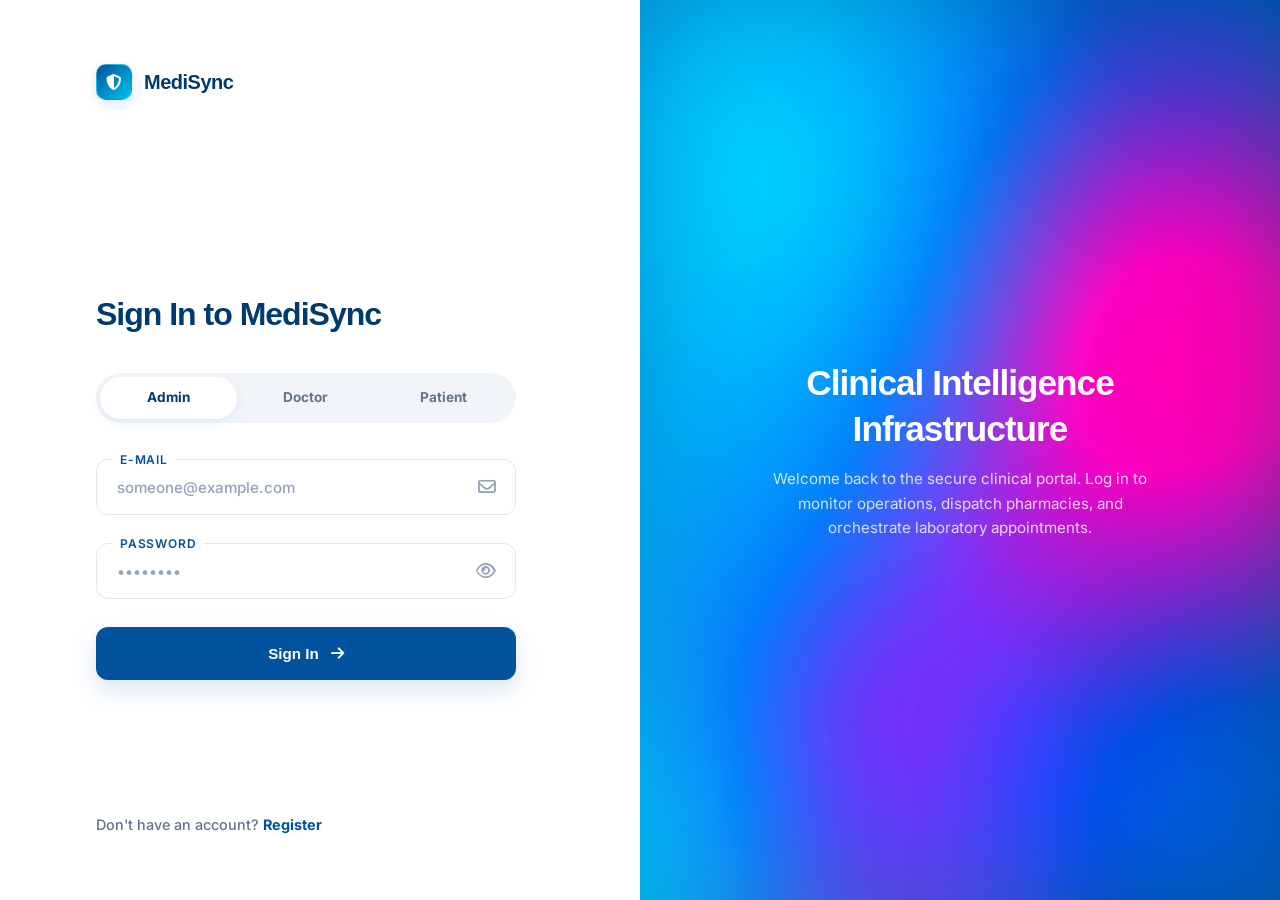
==== commit 930858de: "Revert "fixes" This reverts commit 4e2f938134a3d5edddbbd1b7af5239227aa9235e." ====
--- a/Frontend/admin.html
+++ b/Frontend/admin.html
@@ -41,7 +41,7 @@
                 <div class="user-profile">
                     <div class="user-info">
                         <p class="user-name">Administrator</p>
-                        <!-- <p class="user-role">System Level 4</p> -->
+                        <p class="user-role">System Level 4</p>
                     </div>
                     <img src="https://ui-avatars.com/api/?name=Admin+User&background=2563eb&color=white" class="user-avatar" alt="Admin">
                 </div>
@@ -91,7 +91,7 @@
                     </div>
                     <div class="form-group">
                         <label>Email Address</label>
-                        <input type="email" id="adm-email" placeholder="someone@example.com" required>
+                        <input type="email" id="adm-email" placeholder="admin@medisync.pro" required>
                     </div>
                     <div class="form-group">
                         <label>Access Credential (Password)</label>
@@ -101,6 +101,7 @@
                         <label>Administrative Role</label>
                         <select id="adm-role">
                             <option value="ADMIN">System Administrator</option>
+                            <option value="SUPER_ADMIN">Regional Super Admin</option>
                         </select>
                     </div>
                 </div>
@@ -114,7 +115,6 @@
 
     <script src="js/common.js"></script>
     <script>
-        const currentUser = JSON.parse(localStorage.getItem('user'));
         window.allAdmins = [];
 
         async function loadAdmins() {
@@ -133,7 +133,7 @@
             const filtered = allAdmins.filter(a => {
                 const user = (a.username || '').toLowerCase();
                 const email = (a.email || '').toLowerCase();
-                const role = "ADMIN";
+                const role = (a.role || '').toLowerCase();
                 
                 return user.includes(searchTerm) || 
                        email.includes(searchTerm) || 
@@ -147,23 +147,20 @@
                 return;
             }
 
-            tbody.innerHTML = filtered.map(a => {
-                const isSelf = currentUser && (currentUser.id == a.id);
-                return `
-                    <tr>
-                        <td><span class="user-name">${a.username}</span></td>
-                        <td><span class="user-name">${a.email}</span></td>
-                        <td><span class="info-tag">${a.role}</span></td>
-                        <td><span class="status-badge CONFIRMED">Active</span></td>
-                        <td>
-                            <div class="action-btns">
-                                <button class="btn-action-light" onclick="editAdmin(${a.id})"><i class="fas fa-edit"></i></button>
-                                ${isSelf ? '' : `<button class="btn-action-light delete" onclick="deleteAdmin(${a.id})"><i class="fas fa-trash-alt"></i></button>`}
-                            </div>
-                        </td>
-                    </tr>
-                `;
-            }).join('');
+            tbody.innerHTML = filtered.map(a => `
+                <tr>
+                    <td><span class="user-name">${a.username}</span></td>
+                    <td><span class="user-name">${a.email}</span></td>
+                    <td><span class="info-tag">${a.role}</span></td>
+                    <td><span class="status-badge CONFIRMED">Active</span></td>
+                    <td>
+                        <div class="action-btns">
+                            <button class="btn-action-light" onclick="editAdmin(${a.id})"><i class="fas fa-edit"></i></button>
+                            <button class="btn-action-light delete" onclick="deleteAdmin(${a.id})"><i class="fas fa-trash-alt"></i></button>
+                        </div>
+                    </td>
+                </tr>
+            `).join('');
         }
 
         // Live Search Handler
@@ -212,7 +209,7 @@
 
             const data = {
                 username: document.getElementById('adm-user').value,
-                email: document.getElementById('adm-email').value,                
+                email: document.getElementById('adm-email').value,
                 role: document.getElementById('adm-role').value
             };
             
@@ -237,10 +234,6 @@
         });
 
         async function deleteAdmin(id) {
-            if (currentUser && currentUser.id == id) {
-                showToast('You cannot delete your own admin account.', 'error');
-                return;
-            }
             if (await showCustomConfirm('Are you sure you want to revoke all administrative access for this user?')) {
                 try {
                     await apiFetch(`/admins/${id}`, 'DELETE');
--- a/Frontend/css/dashboard.css
+++ b/Frontend/css/dashboard.css
@@ -1,54 +1,44 @@
 /* 
    MediSync Pro - International Standard Clinical Design System
-   Architecture: High-Fidelity Enterprise Health Analytics Identity
+   Architecture: High-Fidelity Corporate Health Identity
    Author: Antigravity AI
 */
 
-@import url('https://fonts.googleapis.com/css2?family=Inter:wght@300;400;500;600;700&display=swap');
+@import url('https://fonts.googleapis.com/css2?family=Inter:wght@300;400;500;600;700;800&family=Poppins:wght@300;400;500;600;700;800&display=swap');
 
 :root {
-    /* Color Palette: Clean Minimalist Tech */
-    --primary: #2563EB;          /* Vibrant Royal Blue */
-    --primary-dark: #1E40AF;     /* Deep Royal Blue for high contrast */
-    --primary-light: #EFF6FF;    /* Soft blue canvas tint */
-    --accent: #0D9488;           /* Clean Minimalist Teal */
-    --accent-hover: #0F766E;
+    /* Corporate Health Palette */
+    --primary: #00539C;
+    --primary-dark: #003a6e;
+    --primary-light: rgba(0, 83, 156, 0.15);
+    --accent: #00C4EE;
+    --accent-hover: #00E5FF;
     
-    /* Semantic Status Indicators - Pastel & Desaturated Alert States */
-    --success: #DEF7EC;
-    --success-text: #03543F;
-    --success-border: #BCF0DA;
+    /* Semantic Clinical Colors */
+    --success: #10B981;
+    --warning: #F59E0B;
+    --danger: #EF4444;
+    --info: #00C4EE;
     
-    --warning: #FEF3C7;
-    --warning-text: #92400E;
-    --warning-border: #FDE68A;
-    
-    --danger: #FDE8E8;
-    --danger-text: #9B1C1C;
-    --danger-border: #F8B4B4;
-    
-    --info: #EBF5FF;
-    --info-text: #1E40AF;
-    --info-border: #BFDBFE;
-    
-    /* High-Fidelity Card Tokens */
+    /* Crisp Card Tokens */
     --glass-bg: #FFFFFF;
-    --glass-border: #E2E8F0;      /* Hairline border */
+    --glass-border: #E2E8F0;
     --glass-blur: none;
     
     /* Neutrals */
-    --text-main: #0F172A;        /* Charcoal / Near-Black for metrics and primary headers */
-    --text-muted: #64748B;       /* Slate Gray for secondary text & labels */
-    --bg-main: #F8FAFC;          /* Clean Cool-Gray Canvas Background */
+    --text-main: #1E293B;
+    --text-muted: #64748B;
+    --bg-mesh: radial-gradient(at 0% 0%, rgba(0, 83, 156, 0.05) 0, transparent 50%), 
+               radial-gradient(at 100% 0%, rgba(0, 196, 238, 0.08) 0, transparent 50%);
     
-    /* Elegant Shadows: Minimal and Diffuse */
-    --shadow-3d: 0 1px 3px 0 rgba(15, 23, 42, 0.05), 0 1px 2px -1px rgba(15, 23, 42, 0.05);
+    /* Elegant Shadows */
+    --shadow-3d: 0 4px 20px rgba(0, 83, 156, 0.04), 0 10px 30px rgba(0, 83, 156, 0.06);
     --shadow-inner: none;
     
-    /* Layout Radius (Strict 8px–12px radius) */
-    --radius-lg: 12px;
-    --radius-md: 8px;
-    --sidebar-width: 260px;
+    /* Layout */
+    --radius-lg: 16px;
+    --radius-md: 12px;
+    --sidebar-width: 280px;
 }
 
 * {
@@ -58,10 +48,12 @@
 }
 
 body {
-    font-family: 'Inter', -apple-system, BlinkMacSystemFont, "Segoe UI", Roboto, Helvetica, Arial, sans-serif;
-    background: var(--bg-main);
+    font-family: 'Inter', sans-serif;
+    background: #F4F7FC;
+    background-image: var(--bg-mesh);
+    background-attachment: fixed;
     color: var(--text-main);
-    line-height: 1.5;
+    line-height: 1.6;
     min-height: 100vh;
 }
 
@@ -74,22 +66,23 @@
 .mt-4 { margin-top: 1rem; }
 .mt-8 { margin-top: 2rem; }
 
-/* --- Sidebar: Clean Modern White --- */
+/* --- Sidebar: Deep Glass --- */
 .sidebar {
     width: var(--sidebar-width);
-    background: #FFFFFF;
-    border-right: 1px solid #E2E8F0;
-    color: var(--text-main);
-    padding: 2.5rem 1.25rem;
+    background: var(--primary-dark);
+    border-right: 1px solid rgba(255,255,255,0.05);
+    color: white;
+    padding: 2.5rem 1.5rem;
     position: fixed;
     height: 100vh;
     z-index: 100;
+    box-shadow: 10px 0 40px rgba(0, 83, 156, 0.08);
     overflow-y: auto;
     display: flex;
     flex-direction: column;
 }
 
-/* Custom Scrollbar for Sidebar */
+/* Custom Premium Scrollbar for Sidebar */
 .sidebar::-webkit-scrollbar {
     width: 4px;
 }
@@ -97,69 +90,64 @@
     background: transparent;
 }
 .sidebar::-webkit-scrollbar-thumb {
-    background: rgba(15, 23, 42, 0.06);
+    background: rgba(255, 255, 255, 0.1);
     border-radius: 10px;
 }
 .sidebar::-webkit-scrollbar-thumb:hover {
-    background: rgba(15, 23, 42, 0.12);
+    background: rgba(255, 255, 255, 0.2);
 }
 
 .logo-section {
     display: flex;
     align-items: center;
-    gap: 0.75rem;
-    margin-bottom: 3rem;
+    gap: 1rem;
+    margin-bottom: 3.5rem;
 }
 
 .logo-icon {
-    width: 38px;
-    height: 38px;
-    background: var(--primary);
-    border-radius: 8px;
+    width: 42px;
+    height: 42px;
+    background: linear-gradient(135deg, var(--primary), var(--accent));
+    border-radius: 12px;
     display: flex;
     align-items: center;
     justify-content: center;
-    font-size: 1.1rem;
+    font-size: 1.25rem;
+    box-shadow: 0 8px 20px rgba(0, 83, 156, 0.25);
+    border: 1px solid rgba(255,255,255,0.15);
+}
+
+.nav-links { display: flex; flex-direction: column; gap: 0.75rem; }
+
+.nav-item {
+    display: flex;
+    align-items: center;
+    gap: 1rem;
+    padding: 0.9rem 1.25rem;
+    text-decoration: none;
+    color: rgba(255,255,255,0.65);
+    border-radius: var(--radius-md);
+    font-weight: 600;
+    transition: all 0.4s cubic-bezier(0.175, 0.885, 0.32, 1.275);
+}
+
+.nav-item:hover {
+    background: rgba(255,255,255,0.06);
     color: white;
-}
-
-.logo-text {
-    font-size: 1.2rem;
-    font-weight: 700;
-    color: var(--text-main);
-    letter-spacing: -0.5px;
-}
-
-.nav-links { display: flex; flex-direction: column; gap: 0.35rem; }
-
-.nav-item {
-    display: flex;
-    align-items: center;
-    gap: 0.75rem;
-    padding: 0.75rem 1rem;
-    text-decoration: none;
-    color: var(--text-muted);
-    border-radius: var(--radius-md);
-    font-weight: 500;
-    font-size: 0.875rem;
-    transition: all 0.2s ease;
-}
-
-.nav-item:hover {
-    background: #F1F5F9;
-    color: var(--text-main);
+    transform: translateX(10px);
 }
 
 .nav-item.active {
-    background: var(--primary-light);
-    color: var(--primary);
-    font-weight: 600;
+    background: var(--accent);
+    color: var(--primary-dark);
+    box-shadow: 0 8px 25px rgba(0, 196, 238, 0.25);
+    border: 1px solid rgba(255,255,255,0.2);
 }
 
 /* --- Content Area --- */
 .content-wrapper {
     margin-left: var(--sidebar-width);
-    padding: 2.5rem 3rem;
+    padding: 3rem;
     min-height: 100vh;
 }
 
@@ -167,164 +155,138 @@
     display: flex;
     justify-content: space-between;
     align-items: center;
-    background: #FFFFFF;
+    background: #ffffff;
     border-bottom: 1px solid #E2E8F0;
     padding: 1.25rem 3rem;
-    margin: -2.5rem -3rem 2.5rem -3rem;
-}
-
-/* --- High Density Clean Search --- */
+    margin: -3rem -3rem 3.5rem -3rem;
+    box-shadow: 0 2px 8px rgba(0, 83, 156, 0.04);
+}
+
 .search-container {
     position: relative;
-    width: 400px;
+    width: 450px;
 }
 
 .search-container input {
-    width: 100% !important;
-    padding: 0.65rem 1rem 0.65rem 2.75rem !important;
-    background: #F1F5F9 !important;
-    border: 1px solid #E2E8F0 !important;
-    border-radius: var(--radius-md) !important;
-    font-size: 0.875rem !important;
-    font-weight: 400 !important;
-    color: var(--text-main) !important;
-    box-shadow: none !important;
-    transition: all 0.2s ease !important;
-    background-image: url("data:image/svg+xml,%3Csvg xmlns='http://www.w3.org/2000/svg' fill='none' viewBox='0 0 24 24' stroke='%2364748b'%3E%3Cpath stroke-linecap='round' stroke-linejoin='round' stroke-width='2' d='M21 21l-6-6m2-5a7 7 0 11-14 0 7 7 0 0114 0z'%3E%3C/path%3E%3C/svg%3E") !important;
-    background-repeat: no-repeat !important;
-    background-position: 0.875rem center !important;
-    background-size: 1.1rem !important;
-}
-
-.search-container input::placeholder {
-    color: #94A3B8;
+    width: 100%;
+    padding: 1rem 1rem 1rem 3.5rem;
+    background: var(--glass-bg);
+    backdrop-filter: blur(10px);
+    border: 1px solid var(--glass-border);
+    border-radius: var(--radius-md);
+    box-shadow: var(--shadow-3d);
+    transition: all 0.3s;
 }
 
 .search-container input:focus {
-    background: white !important;
-    border-color: var(--primary) !important;
-    box-shadow: 0 0 0 2px rgba(37, 99, 235, 0.15) !important;
     outline: none;
-}
-
-/* --- Modular Grid Cards --- */
+    background: white;
+    transform: translateY(-2px);
+    box-shadow: 0 15px 30px rgba(0,0,0,0.08);
+    border-color: var(--primary);
+}
+
+/* --- 3D Glass Cards --- */
 .stat-card, .data-table-container, .roster-card, .upcoming-card, .schedule-card {
-    background: #FFFFFF;
+    background: var(--glass-bg);
+    backdrop-filter: var(--glass-blur);
+    -webkit-backdrop-filter: var(--glass-blur);
     border: 1px solid var(--glass-border);
     border-radius: var(--radius-lg);
     box-shadow: var(--shadow-3d);
-    transition: all 0.25s ease;
-}
-
-.stats-grid { display: grid; grid-template-columns: repeat(4, 1fr); gap: 1.5rem; margin-bottom: 2.5rem; }
-
-.stat-card { padding: 1.5rem; }
+    transition: all 0.5s cubic-bezier(0.23, 1, 0.32, 1);
+}
+
+.stats-grid { display: grid; grid-template-columns: repeat(4, 1fr); gap: 2rem; margin-bottom: 4rem; }
+
+.stat-card { padding: 2rem; }
 
 .stat-card:hover {
-    border-color: #CBD5E1;
-    box-shadow: 0 4px 6px -1px rgba(15, 23, 42, 0.05), 0 2px 4px -1px rgba(15, 23, 42, 0.03);
+    transform: translateY(-12px) perspective(1000px) rotateX(4deg);
+    box-shadow: 0 40px 80px rgba(0,0,0,0.15);
+    border-color: rgba(255,255,255,0.8);
 }
 
 .stat-card .icon-box {
-    width: 44px;
-    height: 44px;
-    border-radius: 8px;
+    width: 54px;
+    height: 54px;
+    border-radius: 14px;
     display: flex;
     align-items: center;
     justify-content: center;
-    font-size: 1.2rem;
-    margin-bottom: 1.25rem;
-    background: #F8FAFC;
-    border: 1px solid #E2E8F0;
-    color: var(--text-muted);
-}
-
-.stat-card:hover .icon-box {
-    color: var(--primary);
-    background: var(--primary-light);
-    border-color: #BFDBFE;
+    font-size: 1.5rem;
+    margin-bottom: 1.5rem;
+    background: rgba(255,255,255,0.5);
+    box-shadow: var(--shadow-inner);
+    border: 1px solid var(--glass-border);
 }
 
 .stat-card .value {
-    font-size: 1.85rem;
+    font-size: 2.2rem;
+    font-weight: 800;
+    font-family: 'Poppins', sans-serif;
+    background: linear-gradient(135deg, var(--primary-dark), var(--primary));
+    -webkit-background-clip: text;
+    -webkit-text-fill-color: transparent;
+}
+
+/* --- Premium 3D Buttons --- */
+.btn-primary, .btn-premium-primary, .btn-add-premium, .btn-book-premium {
+    background: linear-gradient(135deg, var(--primary), var(--primary-dark));
+    color: white;
+    padding: 1rem 2rem;
+    border-radius: 14px;
     font-weight: 700;
-    color: var(--text-main);
-    letter-spacing: -0.5px;
-    line-height: 1.2;
-}
-
-.stat-card .label {
-    font-size: 0.8rem;
-    font-weight: 500;
-    color: var(--text-muted);
-    margin-top: 0.25rem;
-}
-
-/* --- Sleek Flat Buttons --- */
-.btn-primary, .btn-premium-primary, .btn-add-premium, .btn-book-premium {
-    background: var(--primary);
-    color: white;
-    padding: 0.65rem 1.25rem;
-    border-radius: var(--radius-md);
-    font-weight: 600;
-    font-size: 0.875rem;
-    border: 1px solid transparent;
+    border: 1px solid rgba(255,255,255,0.2);
     cursor: pointer;
-    display: inline-flex;
+    display: flex;
     align-items: center;
     justify-content: center;
-    gap: 0.5rem;
-    transition: all 0.2s ease;
-    box-shadow: 0 1px 2px 0 rgba(0, 0, 0, 0.05);
-}
-
-.btn-primary:hover, .btn-premium-primary:hover, .btn-add-premium:hover, .btn-book-premium:hover {
-    background: var(--primary-dark);
-}
-
-/* --- Top Header Profile --- */
+    gap: 0.75rem;
+    transition: all 0.4s cubic-bezier(0.175, 0.885, 0.32, 1.275);
+    box-shadow: 0 10px 25px rgba(67, 97, 238, 0.3), inset 0 1px 0 rgba(255,255,255,0.4);
+}
+
+.btn-primary:hover, .btn-premium-primary:hover {
+    transform: translateY(-5px) scale(1.03);
+    box-shadow: 0 20px 45px rgba(67, 97, 238, 0.45);
+}
+
+/* --- Top Header Extensions --- */
 .header-actions {
     display: flex;
     align-items: center;
-    gap: 1.25rem;
+    gap: 1.5rem;
 }
 
 .notification-bell {
     position: relative;
     cursor: pointer;
-    font-size: 1.15rem;
+    font-size: 1.3rem;
     color: var(--text-muted);
-    width: 36px;
-    height: 36px;
-    display: flex;
-    align-items: center;
-    justify-content: center;
-    border-radius: var(--radius-md);
-    border: 1px solid #E2E8F0;
-    background: #FFFFFF;
 }
 
 .notification-badge {
     position: absolute;
-    top: 6px;
-    right: 6px;
-    width: 8px;
-    height: 8px;
-    background: #EF4444;
-    border: 1px solid white;
+    top: -5px;
+    right: -5px;
+    width: 14px;
+    height: 14px;
+    background: var(--danger);
+    border: 2px solid white;
     border-radius: 50%;
 }
 
 .header-divider {
     width: 1px;
-    height: 24px;
-    background: #E2E8F0;
+    height: 30px;
+    background: var(--glass-border);
 }
 
 .user-profile {
     display: flex;
     align-items: center;
-    gap: 0.75rem;
+    gap: 1rem;
 }
 
 .user-info {
@@ -332,232 +294,275 @@
 }
 
 .user-name {
-    font-size: 0.875rem;
-    font-weight: 600;
-    color: var(--text-main);
+    font-size: 0.95rem;
+    font-weight: 800;
 }
 
 .user-role {
     font-size: 0.75rem;
     color: var(--text-muted);
-    font-weight: 500;
+    font-weight: 600;
 }
 
 .user-avatar {
-    width: 36px;
-    height: 36px;
-    border-radius: 8px;
-    border: 1px solid #E2E8F0;
-}
-
-/* --- Dashboard Welcome --- */
-.dashboard-welcome { margin-bottom: 2.25rem; }
+    width: 45px;
+    height: 45px;
+    border-radius: 12px;
+    box-shadow: var(--shadow-3d);
+    border: 1px solid var(--glass-border);
+}
+
+/* --- Dashboard Specifics --- */
+.dashboard-welcome { margin-bottom: 3rem; }
 .dashboard-welcome h1 {
-    font-size: 1.75rem;
-    font-weight: 700;
-    letter-spacing: -0.5px;
-    color: var(--text-main);
-    margin-bottom: 0.25rem;
-}
-.dashboard-welcome p {
-    font-size: 0.875rem;
-    color: var(--text-muted);
+    font-size: 2.5rem;
+    font-weight: 800;
+    letter-spacing: -1px;
+    background: linear-gradient(135deg, var(--primary-dark), var(--primary));
+    -webkit-background-clip: text;
+    -webkit-text-fill-color: transparent;
+    font-family: 'Poppins', sans-serif;
+    margin-bottom: 0.5rem;
 }
 
 .dashboard-grid {
     display: grid;
     grid-template-columns: 2fr 1fr;
-    gap: 1.5rem;
-}
-
-/* Muted metrics indicators */
-.stats-patients { background: #EFF6FF !important; color: #1E40AF !important; }
-.stats-appointments { background: #DEF7EC !important; color: #03543F !important; }
-.stats-doctors { background: #FEF3C7 !important; color: #92400E !important; }
-.stats-revenue { background: #FDE8E8 !important; color: #9B1C1C !important; }
+    gap: 2rem;
+}
+
+.stats-patients { background: rgba(37, 99, 235, 0.1); color: #2563eb; }
+.stats-appointments { background: rgba(16, 185, 129, 0.1); color: #10b981; }
+.stats-doctors { background: rgba(245, 158, 11, 0.1); color: #f59e0b; }
+.stats-revenue { background: rgba(239, 68, 68, 0.1); color: #ef4444; }
 
 .view-all-link {
     color: var(--primary);
     text-decoration: none;
-    font-size: 0.875rem;
-    font-weight: 600;
-    transition: all 0.2s ease;
+    font-size: 0.9rem;
+    font-weight: 800;
+    transition: all 0.3s;
 }
 
 .view-all-link:hover {
-    color: var(--primary-dark);
+    transform: translateX(5px);
 }
 
 .audit-timeline {
     display: flex;
     flex-direction: column;
-    gap: 1.25rem;
-    padding-top: 0.75rem;
-}
-
-/* --- Search Dropdown --- */
+    gap: 1.5rem;
+    padding-top: 1rem;
+}
+
+/* --- Search Autocomplete --- */
+.search-container { position: relative; }
 #search-results-dropdown {
     position: absolute;
-    top: calc(100% + 8px);
+    top: calc(100% + 10px);
     left: 0;
     width: 100%;
-    background: #FFFFFF;
-    border: 1px solid #E2E8F0;
-    border-radius: var(--radius-lg);
-    box-shadow: 0 10px 15px -3px rgba(0, 0, 0, 0.05), 0 4px 6px -2px rgba(0, 0, 0, 0.02);
+    background: rgba(255, 255, 255, 0.9);
+    backdrop-filter: blur(15px);
+    border: 1px solid var(--glass-border);
+    border-radius: 18px;
+    box-shadow: 0 20px 40px rgba(0,0,0,0.15);
     z-index: 1000;
-    max-height: 350px;
+    max-height: 400px;
     overflow-y: auto;
     display: none;
+    padding: 0.75rem;
+}
+
+#search-results-dropdown.active { display: block; animation: slideDown 0.3s ease; }
+
+.search-result-item {
+    padding: 1rem;
+    border-radius: 12px;
+    cursor: pointer;
+    transition: all 0.2s;
+    display: flex;
+    align-items: center;
+    gap: 1rem;
+}
+
+.search-result-item:hover { background: rgba(37, 99, 235, 0.08); transform: translateX(5px); }
+.search-result-item i { color: var(--primary); font-size: 1.1rem; }
+.search-result-item .name { font-weight: 800; color: var(--text-main); display: block; }
+.search-result-item .meta { font-size: 0.75rem; color: var(--text-muted); font-weight: 600; }
+
+@keyframes slideDown {
+    from { opacity: 0; transform: translateY(-10px); }
+    to { opacity: 1; transform: translateY(0); }
+}
+.patient-mgmt-header, .doctor-mgmt-header, .appt-mgmt-header, .record-mgmt-header, .billing-header, .admin-header {
+    display: flex;
+    justify-content: space-between;
+    align-items: center;
+    margin-bottom: 1.5rem;
     padding: 0.5rem;
 }
 
-#search-results-dropdown.active { display: block; }
-
-.search-result-item {
-    padding: 0.75rem;
-    border-radius: var(--radius-md);
-    cursor: pointer;
-    transition: all 0.15s ease;
-    display: flex;
-    align-items: center;
-    gap: 0.75rem;
-}
-
-.search-result-item:hover { background: var(--primary-light); }
-.search-result-item i { color: var(--primary); font-size: 1rem; }
-.search-result-item .name { font-weight: 600; color: var(--text-main); font-size: 0.875rem; }
-.search-result-item .meta { font-size: 0.75rem; color: var(--text-muted); font-weight: 400; }
-
-/* --- Headers --- */
-.patient-mgmt-header, .doctor-mgmt-header, .appt-mgmt-header, .record-mgmt-header, .billing-header, .admin-header {
-    display: flex;
-    justify-content: space-between;
-    align-items: center;
-    margin-bottom: 2rem;
-}
-
 .patient-mgmt-header h1, .doctor-mgmt-header h1, .appt-mgmt-header h1, .record-mgmt-header h1, .billing-header h1, .admin-header h1 {
-    font-size: 1.75rem;
-    font-weight: 700;
-    letter-spacing: -0.5px;
-    color: var(--text-main);
-}
-
-/* --- Scheduler Layout --- */
+    font-size: 2.5rem;
+    font-weight: 800;
+    letter-spacing: -1px;
+    background: linear-gradient(135deg, var(--primary-dark), var(--primary));
+    -webkit-background-clip: text;
+    -webkit-text-fill-color: transparent;
+    font-family: 'Poppins', sans-serif;
+}
+
+/* --- Specialized Layouts --- */
 .scheduler-layout {
     display: grid;
     grid-template-columns: 2.4fr 1fr;
+    gap: 2rem;
+    margin-top: 1rem;
+}
+
+.calendar-nav {
+    display: flex;
+    align-items: center;
     gap: 1.5rem;
-}
-
-.calendar-nav {
-    display: flex;
-    align-items: center;
-    gap: 1rem;
+    margin-top: 0.5rem;
 }
 
 .calendar-nav h2 {
-    font-size: 1.15rem;
-    font-weight: 600;
+    font-size: 1.25rem;
+    font-weight: 800;
     color: var(--text-main);
 }
 
 .calendar-nav i {
     cursor: pointer;
     color: var(--text-muted);
-    transition: all 0.2s ease;
-}
-
-.calendar-nav i:hover { color: var(--primary); }
+    transition: all 0.3s;
+}
+
+.calendar-nav i:hover { color: var(--primary); transform: scale(1.2); }
 
 .upcoming-item {
-    background: #F8FAFC;
-    padding: 1rem;
-    border-radius: var(--radius-md);
-    margin-bottom: 0.75rem;
-    border: 1px solid #E2E8F0;
-    transition: all 0.2s ease;
+    background: rgba(255, 255, 255, 0.4);
+    backdrop-filter: blur(5px);
+    padding: 1.5rem;
+    border-radius: 20px;
+    margin-bottom: 1.25rem;
+    border: 1px solid var(--glass-border);
+    box-shadow: var(--shadow-3d);
+    transition: all 0.3s cubic-bezier(0.175, 0.885, 0.32, 1.275);
 }
 
 .upcoming-item:hover {
-    border-color: #BFDBFE;
-    background: #FFFFFF;
-}
-
-.upcoming-item h4 { font-size: 0.875rem; font-weight: 600; color: var(--text-main); }
-.upcoming-item p { font-size: 0.75rem; color: var(--text-muted); font-weight: 500; margin-top: 0.15rem; }
+    transform: translateX(10px) scale(1.02);
+    background: rgba(255, 255, 255, 0.7);
+    box-shadow: 0 15px 35px rgba(0,0,0,0.1);
+}
+
+.upcoming-item h4 { font-size: 1rem; font-weight: 800; color: var(--text-main); margin-bottom: 0.25rem; }
+.upcoming-item p { font-size: 0.8rem; font-weight: 700; color: var(--text-muted); }
 
 .patient-avatar, .doc-avatar {
-    width: 36px;
-    height: 36px;
-    border-radius: 6px;
-    background: #F1F5F9;
+    width: 44px;
+    height: 44px;
+    border-radius: 12px;
+    background: rgba(255,255,255,0.4);
     display: flex;
     align-items: center;
     justify-content: center;
-    font-weight: 600;
-    font-size: 0.85rem;
+    font-weight: 800;
     color: var(--primary);
-    border: 1px solid #E2E8F0;
-}
-
-/* Grid Column Widths */
+    box-shadow: var(--shadow-inner);
+    border: 1px solid var(--glass-border);
+}
+
+/* --- Search Containers --- */
+.search-container {
+    position: relative;
+    width: 500px;
+}
+
+.search-container input {
+    width: 100% !important;
+    padding: 1rem 1.5rem 1rem 3.5rem !important;
+    background: rgba(255, 255, 255, 0.4) !important;
+    backdrop-filter: blur(12px) !important;
+    border: 1.5px solid rgba(67, 97, 238, 0.2) !important;
+    border-radius: 16px !important;
+    font-size: 0.95rem !important;
+    font-weight: 500 !important;
+    color: var(--text-main) !important;
+    box-shadow: 0 8px 32px rgba(0, 0, 0, 0.05) !important;
+    transition: all 0.4s cubic-bezier(0.4, 0, 0.2, 1) !important;
+    background-image: url("data:image/svg+xml,%3Csvg xmlns='http://www.w3.org/2000/svg' fill='none' viewBox='0 0 24 24' stroke='%234361ee'%3E%3Cpath stroke-linecap='round' stroke-linejoin='round' stroke-width='2.5' d='M21 21l-6-6m2-5a7 7 0 11-14 0 7 7 0 0114 0z'%3E%3C/path%3E%3C/svg%3E") !important;
+    background-repeat: no-repeat !important;
+    background-position: 1.25rem center !important;
+    background-size: 1.4rem !important;
+}
+
+.search-container input::placeholder {
+    color: #94a3b8;
+    font-weight: 500;
+}
+
+.search-container input:focus {
+    background: rgba(255, 255, 255, 0.8) !important;
+    border-color: var(--primary) !important;
+    box-shadow: 0 12px 40px rgba(67, 97, 238, 0.15) !important;
+    transform: translateY(-2px);
+    outline: none;
+}
+
+/* Appointment Column Widths */
 .col-appt-time { width: 10%; }
 .col-appt-patient { width: 24%; }
 .col-appt-doctor { width: 24%; }
 .col-appt-reason { width: 18%; }
 .col-appt-status { width: 12%; }
 .col-appt-actions { width: 12%; }
-
-/* --- High-Fidelity Soft Alert Badges --- */
 .status-badge, .badge, .diagnosis-badge, .medicine-tag, .info-tag, .role-badge {
-    padding: 0.25rem 0.65rem;
-    border-radius: 6px;
+    padding: 0.4rem 1rem;
+    border-radius: 50px;
     font-size: 0.75rem;
-    font-weight: 600;
-    letter-spacing: 0.2px;
+    font-weight: 800;
+    text-transform: uppercase;
+    letter-spacing: 0.5px;
     display: inline-flex;
     align-items: center;
-    gap: 0.3rem;
-    text-transform: capitalize;
-    border: 1px solid transparent;
+    gap: 0.4rem;
 }
 
 .status-paid, .badge-success, .status-badge.CONFIRMED, .status-badge.PAID {
-    background: var(--success);
-    color: var(--success-text);
-    border-color: var(--success-border);
+    background: rgba(6, 214, 160, 0.15);
+    color: #065f46;
 }
 
 .status-pending, .badge-warning, .status-badge.PENDING, .diagnosis-badge {
-    background: var(--warning);
-    color: var(--warning-text);
-    border-color: var(--warning-border);
+    background: rgba(255, 209, 102, 0.15);
+    color: #92400e;
 }
 
 .status-cancelled, .badge-danger, .status-badge.CANCELLED {
-    background: var(--danger);
-    color: var(--danger-text);
-    border-color: var(--danger-border);
+    background: rgba(239, 71, 111, 0.15);
+    color: #991b1b;
 }
 
 .medicine-tag, .info-tag, .role-badge, .badge-info {
-    background: var(--info);
-    color: var(--info-text);
-    border-color: var(--info-border);
+    background: rgba(67, 97, 238, 0.1);
+    color: var(--primary);
 }
 
 .role-super {
-    background: #F3E8FF;
-    color: #6B21A8;
-    border-color: #E9D5FF;
-}
-
-/* --- Clean Enterprise Density Tables --- */
+    background: rgba(239, 71, 111, 0.15);
+    color: #991b1b;
+}
+
+/* --- Glass Tables --- */
 .data-table-container, .roster-card {
-    padding: 1.5rem;
-    background: #FFFFFF;
+    padding: 2rem;
+    overflow-x: auto;
+    background: var(--glass-bg);
+    backdrop-filter: var(--glass-blur);
     border: 1px solid var(--glass-border);
     border-radius: var(--radius-lg);
     box-shadow: var(--shadow-3d);
@@ -567,103 +572,110 @@
     display: flex;
     justify-content: space-between;
     align-items: center;
-    margin-bottom: 1.5rem;
+    margin-bottom: 2.5rem;
 }
 
 .roster-header h3 {
-    font-size: 1.1rem;
-    font-weight: 600;
+    font-size: 1.4rem;
+    font-weight: 800;
     color: var(--text-main);
-    letter-spacing: -0.3px;
+    letter-spacing: -0.5px;
 }
 
 .search-roster {
-    width: 280px;
-    background: #F1F5F9 !important;
-    border: 1px solid #E2E8F0 !important;
-    border-radius: var(--radius-md) !important;
-    padding: 0.5rem 1rem 0.5rem 2.5rem !important;
-    font-size: 0.85rem !important;
+    width: 320px;
+    background: rgba(255,255,255,0.4) !important;
+    border: 1px solid var(--glass-border) !important;
+    border-radius: 14px !important;
+    padding: 0.8rem 1.25rem 0.8rem 3rem !important;
+    font-size: 0.9rem !important;
     background-image: url("data:image/svg+xml,%3Csvg xmlns='http://www.w3.org/2000/svg' fill='none' viewBox='0 0 24 24' stroke='%2364748b'%3E%3Cpath stroke-linecap='round' stroke-linejoin='round' stroke-width='2' d='M21 21l-6-6m2-5a7 7 0 11-14 0 7 7 0 0114 0z'%3E%3C/path%3E%3C/svg%3E") !important;
     background-repeat: no-repeat !important;
-    background-position: 0.85rem center !important;
-    background-size: 1rem !important;
+    background-position: 1rem center !important;
+    background-size: 1.2rem !important;
 }
 
 .data-table, .roster-table {
     width: 100%;
-    border-collapse: collapse;
-    border-spacing: 0;
+    border-collapse: separate;
+    border-spacing: 0 0.75rem;
 }
 
 .data-table th, .roster-table th {
-    padding: 0.75rem 1rem;
+    padding: 1rem 1.5rem;
     text-align: left;
-    font-size: 0.72rem;
-    font-weight: 600;
+    font-size: 0.75rem;
+    font-weight: 800;
     color: var(--text-muted);
     text-transform: uppercase;
-    letter-spacing: 0.5px;
-    border-bottom: 1px solid #E2E8F0;
+    letter-spacing: 1.5px;
+    border: none;
 }
 
 .data-table td, .roster-table td {
-    padding: 1rem;
-    background: #FFFFFF;
-    border-bottom: 1px solid #F1F5F9;
-    font-size: 0.875rem;
+    padding: 1.5rem;
+    background: rgba(255, 255, 255, 0.5);
+    border-top: 1px solid rgba(255,255,255,0.2);
+    border-bottom: 1px solid rgba(255,255,255,0.2);
+    font-size: 0.95rem;
     color: var(--text-main);
     vertical-align: middle;
 }
 
+/* Column Widths */
 .col-patient { width: 25%; }
 .col-nic, .col-id { width: 15%; }
 .col-contact { width: 20%; }
 .col-blood, .col-cat { width: 10%; }
 .col-status { width: 10%; }
-.col-actions { width: 120px; }
+.col-actions { width: 150px; }
 
 .data-table tr td:first-child, .roster-table tr td:first-child { 
-    border-left: none; 
-    border-top-left-radius: 0; 
-    border-bottom-left-radius: 0; 
+    border-left: 1px solid rgba(255,255,255,0.2); 
+    border-top-left-radius: 18px; 
+    border-bottom-left-radius: 18px; 
 }
 
 .data-table tr td:last-child, .roster-table tr td:last-child { 
-    border-right: none; 
-    border-top-right-radius: 0; 
-    border-bottom-right-radius: 0; 
+    border-right: 1px solid rgba(255,255,255,0.2); 
+    border-top-right-radius: 18px; 
+    border-bottom-right-radius: 18px; 
 }
 
 .data-table tr:hover td, .roster-table tr:hover td {
-    background: #F8FAFC;
+    background: rgba(255, 255, 255, 0.8);
+    transform: translateY(-2px) scale(1.002);
+    box-shadow: 0 10px 30px rgba(0,0,0,0.04);
 }
 
 .patient-identity {
     display: flex;
     align-items: center;
-    gap: 0.75rem;
-}
-
-/* --- Clean Grid Action Buttons --- */
+    gap: 1.25rem;
+}
+
+/* --- Stylish Action Buttons --- */
 .action-btns { 
     display: flex; 
-    gap: 0.5rem; 
+    gap: 1.25rem; 
     align-items: center; 
+    min-width: 130px; 
     justify-content: flex-start;
 }
 
 .btn-action-light {
-    width: 32px;
-    height: 32px;
-    border-radius: var(--radius-md);
+    width: 44px;
+    height: 44px;
+    border-radius: 14px;
     display: flex;
     align-items: center;
     justify-content: center;
     cursor: pointer;
-    background: #F1F5F9;
-    border: 1px solid #E2E8F0;
-    transition: all 0.15s ease;
+    background: rgba(255,255,255,0.6);
+    backdrop-filter: blur(5px);
+    border: 1px solid var(--glass-border);
+    transition: all 0.4s cubic-bezier(0.175, 0.885, 0.32, 1.275);
+    box-shadow: 4px 4px 10px rgba(0,0,0,0.03);
     color: var(--text-muted);
 }
 
@@ -672,68 +684,80 @@
 }
 
 .btn-action-light:hover {
-    background: #EFF6FF;
+    transform: translateY(-6px) rotate(8deg);
+    background: white;
     color: var(--primary);
-    border-color: #BFDBFE;
-}
-
-.btn-action-light.delete { color: #EF4444; background: #FDE8E8; border-color: #F8B4B4; }
-.btn-action-light.delete:hover { background: #EF4444; color: white; border-color: #EF4444; }
-
-/* --- High-Fidelity Enterprise Modals --- */
+    box-shadow: 0 15px 30px rgba(0,0,0,0.1);
+}
+
+.btn-action-light.delete:hover {
+    color: var(--danger);
+    background: #fff1f2;
+}
+
+.btn-action-light.delete { color: var(--danger); background: rgba(254, 226, 226, 0.5); }
+
+/* --- Glass Modals --- */
 .modal {
     position: fixed;
     inset: 0;
-    background: rgba(15, 23, 42, 0.3);
-    backdrop-filter: blur(4px);
+    background: rgba(15, 23, 42, 0.5);
+    backdrop-filter: blur(12px);
     display: none;
     align-items: center;
     justify-content: center;
     z-index: 1000;
 }
 
-.modal.active { display: flex; }
+.modal.active { display: flex; animation: fadeIn 0.4s ease; }
 
 .modal-content {
-    background: #FFFFFF;
+    background: rgba(255, 255, 255, 0.9);
+    backdrop-filter: blur(30px);
     width: 90%;
-    max-width: 600px;
-    max-height: 85vh;
-    border-radius: var(--radius-lg);
-    padding: 2rem;
-    border: 1px solid #E2E8F0;
-    box-shadow: 0 20px 25px -5px rgba(0, 0, 0, 0.1), 0 10px 10px -5px rgba(0, 0, 0, 0.04);
+    max-width: 650px;
+    max-height: 90vh;
+    border-radius: 28px;
+    padding: 2.5rem;
+    border: 1px solid rgba(255,255,255,0.6);
+    box-shadow: 0 40px 100px rgba(0,0,0,0.2);
     position: relative;
     overflow-y: auto;
+    animation: modalSlideUp 0.5s cubic-bezier(0.175, 0.885, 0.32, 1.275);
+}
+
+@keyframes modalSlideUp {
+    from { transform: translateY(40px); opacity: 0; }
+    to { transform: translateY(0); opacity: 1; }
 }
 
 .modal-close {
     position: absolute;
-    top: 1.25rem;
-    right: 1.25rem;
-    background: #F1F5F9;
+    top: 1.5rem;
+    right: 1.5rem;
+    background: rgba(255,255,255,0.5);
     border: none;
-    width: 28px;
-    height: 28px;
+    width: 36px;
+    height: 36px;
     border-radius: 50%;
     display: flex;
     align-items: center;
     justify-content: center;
     cursor: pointer;
-    transition: all 0.15s ease;
-    color: var(--text-muted);
+    transition: all 0.3s;
 }
 
 .modal-close:hover {
-    background: #EF4444;
+    background: var(--danger);
     color: white;
-}
-
-/* --- Form System --- */
+    transform: rotate(90deg);
+}
+
+/* --- Form Grid System --- */
 .form-grid {
     display: grid;
     grid-template-columns: repeat(2, 1fr);
-    gap: 1.25rem;
+    gap: 1.5rem;
 }
 
 .form-full { grid-column: span 2; }
@@ -743,184 +767,193 @@
     .form-full { grid-column: span 1; }
 }
 
+/* --- Form Glass --- */
 input, select, textarea {
-    background: #FFFFFF !important;
-    border: 1px solid #CBD5E1 !important;
-    border-radius: var(--radius-md) !important;
-    padding: 0.65rem 1rem !important;
-    transition: all 0.15s ease !important;
+    background: #f8faff !important;
+    border: 1.5px solid rgba(67, 97, 238, 0.1) !important;
+    border-radius: 14px !important;
+    padding: 0.9rem 1.25rem !important;
+    transition: all 0.3s !important;
     width: 100%;
     font-family: inherit;
-    font-size: 0.875rem;
-    font-weight: 400;
+    font-size: 0.95rem;
+    font-weight: 600;
     color: var(--text-main);
     box-sizing: border-box;
-    box-shadow: none !important;
+    box-shadow: inset 0 2px 4px rgba(67, 97, 238, 0.03);
 }
 
 input:focus, select:focus, textarea:focus {
+    background: white !important;
+    transform: translateY(-2px);
+    box-shadow: 0 12px 25px rgba(0,0,0,0.06) !important;
     border-color: var(--primary) !important;
-    box-shadow: 0 0 0 2px rgba(37, 99, 235, 0.15) !important;
-    background: #FFFFFF !important;
-}
-
+}
+
+/* --- Form Improvements --- */
 .form-group { margin-bottom: 0.5rem; }
 .form-group label {
     display: block;
     font-size: 0.72rem;
-    font-weight: 600;
+    font-weight: 800;
     color: var(--text-muted);
     text-transform: uppercase;
-    letter-spacing: 0.5px;
-    margin-bottom: 0.4rem;
-    padding-left: 0.15rem;
-}
-
-/* --- Premium Buttons System --- */
+    letter-spacing: 0.8px;
+    margin-bottom: 0.6rem;
+    padding-left: 0.4rem;
+}
+
+/* --- Premium Buttons --- */
 .btn-premium-primary {
-    background: var(--primary);
+    background: linear-gradient(135deg, var(--primary), var(--primary-dark));
     color: white;
-    padding: 0.65rem 1.5rem;
-    border-radius: var(--radius-md);
-    font-weight: 600;
-    font-size: 0.875rem;
+    padding: 0.9rem 2rem;
+    border-radius: 14px;
+    font-weight: 800;
     border: none;
     cursor: pointer;
-    box-shadow: 0 1px 2px 0 rgba(0, 0, 0, 0.05);
-    transition: all 0.15s ease;
+    box-shadow: 0 10px 20px rgba(67, 97, 238, 0.25);
+    transition: all 0.4s cubic-bezier(0.175, 0.885, 0.32, 1.275);
     display: inline-flex;
     align-items: center;
     justify-content: center;
-    gap: 0.5rem;
+    gap: 0.6rem;
 }
 
 .btn-premium-primary:hover {
-    background: var(--primary-dark);
+    transform: translateY(-3px) scale(1.01);
+    box-shadow: 0 15px 35px rgba(67, 97, 238, 0.35);
 }
 
 .btn-premium-outline {
-    background: #FFFFFF;
-    border: 1px solid #CBD5E1;
+    background: rgba(255, 255, 255, 0.4);
+    border: 2px solid var(--glass-border);
     color: var(--text-main);
-    padding: 0.65rem 1.5rem;
-    border-radius: var(--radius-md);
-    font-weight: 600;
-    font-size: 0.875rem;
+    padding: 0.85rem 1.75rem;
+    border-radius: 14px;
+    font-weight: 800;
     cursor: pointer;
-    transition: all 0.15s ease;
+    transition: all 0.3s;
+    backdrop-filter: blur(5px);
 }
 
 .btn-premium-outline:hover {
-    background: #F8FAFC;
+    background: white;
     border-color: var(--primary);
     color: var(--primary);
+    transform: translateY(-2px);
 }
 
 .btn-premium-danger {
-    background: #FDE8E8;
-    border: 1px solid #F8B4B4;
-    color: var(--danger-text);
-    padding: 0.65rem 1.5rem;
-    border-radius: var(--radius-md);
-    font-weight: 600;
-    font-size: 0.875rem;
+    background: rgba(239, 68, 68, 0.1);
+    border: 1.5px solid rgba(239, 68, 68, 0.2);
+    color: var(--danger);
+    padding: 0.85rem 1.75rem;
+    border-radius: 14px;
+    font-weight: 800;
     cursor: pointer;
-    transition: all 0.15s ease;
+    transition: all 0.3s;
 }
 
 .btn-premium-danger:hover {
-    background: #EF4444;
+    background: var(--danger);
     color: white;
-    border-color: #EF4444;
-}
-
-/* --- Sleek Flat Toasts --- */
+    box-shadow: 0 10px 25px rgba(239, 68, 68, 0.3);
+}
+
+/* --- Premium Toasts --- */
 .billing-toast {
     position: fixed;
     top: 2rem;
     right: 2rem;
-    background: #FFFFFF;
-    padding: 1rem 1.5rem;
-    border-radius: var(--radius-lg);
-    box-shadow: 0 10px 15px -3px rgba(0, 0, 0, 0.05), 0 4px 6px -2px rgba(0, 0, 0, 0.02);
-    border: 1px solid #E2E8F0;
+    background: rgba(255, 255, 255, 0.9);
+    backdrop-filter: blur(25px);
+    padding: 1.25rem 2rem;
+    border-radius: 24px;
+    box-shadow: 0 40px 80px rgba(0,0,0,0.18), 0 0 0 1px rgba(255,255,255,0.5) inset;
+    border: 1px solid var(--glass-border);
     display: none;
     align-items: center;
+    gap: 1.5rem;
+    z-index: 10000;
+    animation: toastBounce 0.6s cubic-bezier(0.175, 0.885, 0.32, 1.275);
+}
+
+.toast-content {
+    display: flex;
+    align-items: center;
     gap: 1.25rem;
-    z-index: 10000;
-    animation: toastBounce 0.4s cubic-bezier(0.16, 1, 0.3, 1);
-}
-
-.toast-content {
-    display: flex;
-    align-items: center;
-    gap: 0.75rem;
 }
 
 .toast-content p {
-    font-weight: 600;
+    font-weight: 800;
     color: var(--text-main);
-    font-size: 0.875rem;
+    font-size: 0.95rem;
+    letter-spacing: -0.3px;
 }
 
 .icon-circle {
-    width: 32px;
-    height: 32px;
-    border-radius: 6px;
+    width: 48px;
+    height: 48px;
+    border-radius: 16px;
     display: flex;
     align-items: center;
     justify-content: center;
     color: white;
-    font-size: 1rem;
+    font-size: 1.25rem;
+    box-shadow: 0 10px 20px rgba(0,0,0,0.1);
 }
 
 .btn-dismiss {
-    background: #F1F5F9;
+    background: rgba(15, 23, 42, 0.05);
     border: none;
-    padding: 0.4rem 0.8rem;
-    border-radius: 6px;
-    font-weight: 600;
-    font-size: 0.72rem;
+    padding: 0.6rem 1.2rem;
+    border-radius: 12px;
+    font-weight: 800;
+    font-size: 0.75rem;
     color: var(--text-muted);
     cursor: pointer;
-    transition: all 0.15s ease;
+    transition: all 0.3s;
     text-transform: uppercase;
     letter-spacing: 0.5px;
 }
 
 .btn-dismiss:hover {
-    background: #E2E8F0;
+    background: rgba(15, 23, 42, 0.1);
     color: var(--text-main);
+    transform: scale(1.05);
 }
 
 @keyframes toastBounce {
-    0% { transform: translateY(-20px); opacity: 0; }
-    100% { transform: translateY(0); opacity: 1; }
-}
-
-/* --- Responsive Layouts --- */
+    0% { transform: translateX(120%) scale(0.9); opacity: 0; }
+    70% { transform: translateX(-10px) scale(1.02); opacity: 1; }
+    100% { transform: translateX(0) scale(1); }
+}
+
+
+/* --- Responsive --- */
 @media (max-width: 1200px) { .stats-grid { grid-template-columns: repeat(2, 1fr); } }
 @media (max-width: 768px) {
-    .sidebar { width: 72px; padding: 2rem 0.5rem; }
+    .sidebar { width: 85px; padding: 2rem 1rem; }
     .logo-text, .nav-item span { display: none; }
-    .logo-section { justify-content: center; margin-bottom: 2rem; }
-    .nav-item { justify-content: center; padding: 0.75rem; }
-    .content-wrapper { margin-left: 72px; padding: 1.5rem; }
-}
-
-/* --- Clean Modern Confirmation Overlays --- */
+    .content-wrapper { margin-left: 85px; padding: 2rem; }
+}
+
+@keyframes fadeIn { from { opacity: 0; transform: scale(0.9) translateY(40px); } to { opacity: 1; transform: scale(1) translateY(0); } }
+
+/* --- Custom Confirmation Modal --- */
 .custom-confirm-overlay {
     position: fixed;
     inset: 0;
-    background: rgba(15, 23, 42, 0.3);
-    backdrop-filter: blur(4px);
+    background: rgba(15, 23, 42, 0.4);
+    backdrop-filter: blur(8px);
     z-index: 9999;
     display: flex;
     align-items: center;
     justify-content: center;
     opacity: 0;
     pointer-events: none;
-    transition: opacity 0.2s ease;
+    transition: opacity 0.3s cubic-bezier(0.4, 0, 0.2, 1);
 }
 
 .custom-confirm-overlay.active {
@@ -930,56 +963,65 @@
 
 .custom-confirm-card {
     background: #FFFFFF;
-    border: 1px solid #E2E8F0;
-    border-radius: var(--radius-lg);
-    padding: 2rem;
+    border: 1px solid rgba(226, 232, 240, 0.8);
+    border-radius: 24px;
+    padding: 2.5rem;
     width: 100%;
-    max-width: 400px;
+    max-width: 440px;
     text-align: center;
-    box-shadow: 0 20px 25px -5px rgba(0, 0, 0, 0.1), 0 10px 10px -5px rgba(0, 0, 0, 0.04);
+    box-shadow: 0 25px 50px -12px rgba(0, 83, 156, 0.25), 0 0 1px rgba(0, 0, 0, 0.1);
+    transform: scale(0.9) translateY(20px);
+    transition: transform 0.3s cubic-bezier(0.34, 1.56, 0.64, 1);
+}
+
+.custom-confirm-overlay.active .custom-confirm-card {
+    transform: scale(1) translateY(0);
 }
 
 .confirm-icon-circle {
-    width: 48px;
-    height: 48px;
-    background: #FDE8E8;
-    color: #EF4444;
-    font-size: 1.25rem;
+    width: 64px;
+    height: 64px;
+    background: rgba(239, 68, 68, 0.1);
+    color: #ef4444;
+    font-size: 1.75rem;
     border-radius: 50%;
     display: flex;
     align-items: center;
     justify-content: center;
-    margin: 0 auto 1rem auto;
+    margin: 0 auto 1.5rem auto;
+    box-shadow: 0 8px 16px rgba(239, 68, 68, 0.15);
 }
 
 .custom-confirm-card h3 {
-    font-size: 1.15rem;
-    font-weight: 600;
-    color: var(--text-main);
-    margin-bottom: 0.5rem;
-    letter-spacing: -0.3px;
+    font-family: 'Poppins', sans-serif;
+    font-size: 1.35rem;
+    font-weight: 800;
+    color: var(--primary-dark);
+    margin-bottom: 0.75rem;
+    letter-spacing: -0.5px;
 }
 
 .custom-confirm-card p {
-    font-size: 0.875rem;
+    font-family: 'Inter', sans-serif;
+    font-size: 0.95rem;
     color: var(--text-muted);
-    line-height: 1.5;
-    margin-bottom: 1.5rem;
+    line-height: 1.6;
+    margin-bottom: 2rem;
 }
 
 .confirm-actions {
     display: flex;
-    gap: 0.75rem;
+    gap: 1rem;
 }
 
 .confirm-actions button {
     flex: 1;
-    padding: 0.65rem;
-    border-radius: var(--radius-md);
-    font-weight: 600;
-    font-size: 0.875rem;
+    padding: 0.95rem;
+    border-radius: 12px;
+    font-weight: 700;
+    font-size: 0.9rem;
     cursor: pointer;
-    transition: all 0.15s ease;
+    transition: all 0.25s;
     border: none;
 }
 
@@ -990,13 +1032,17 @@
 
 .btn-confirm-cancel:hover {
     background: #E2E8F0;
+    color: #1E293B;
 }
 
 .btn-confirm-ok {
-    background: #EF4444;
+    background: #ef4444;
     color: #FFFFFF;
+    box-shadow: 0 8px 20px rgba(239, 68, 68, 0.2);
 }
 
 .btn-confirm-ok:hover {
-    background: #DC2626;
-}
+    background: #dc2626;
+    transform: translateY(-2px);
+    box-shadow: 0 12px 24px rgba(239, 68, 68, 0.35);
+}
